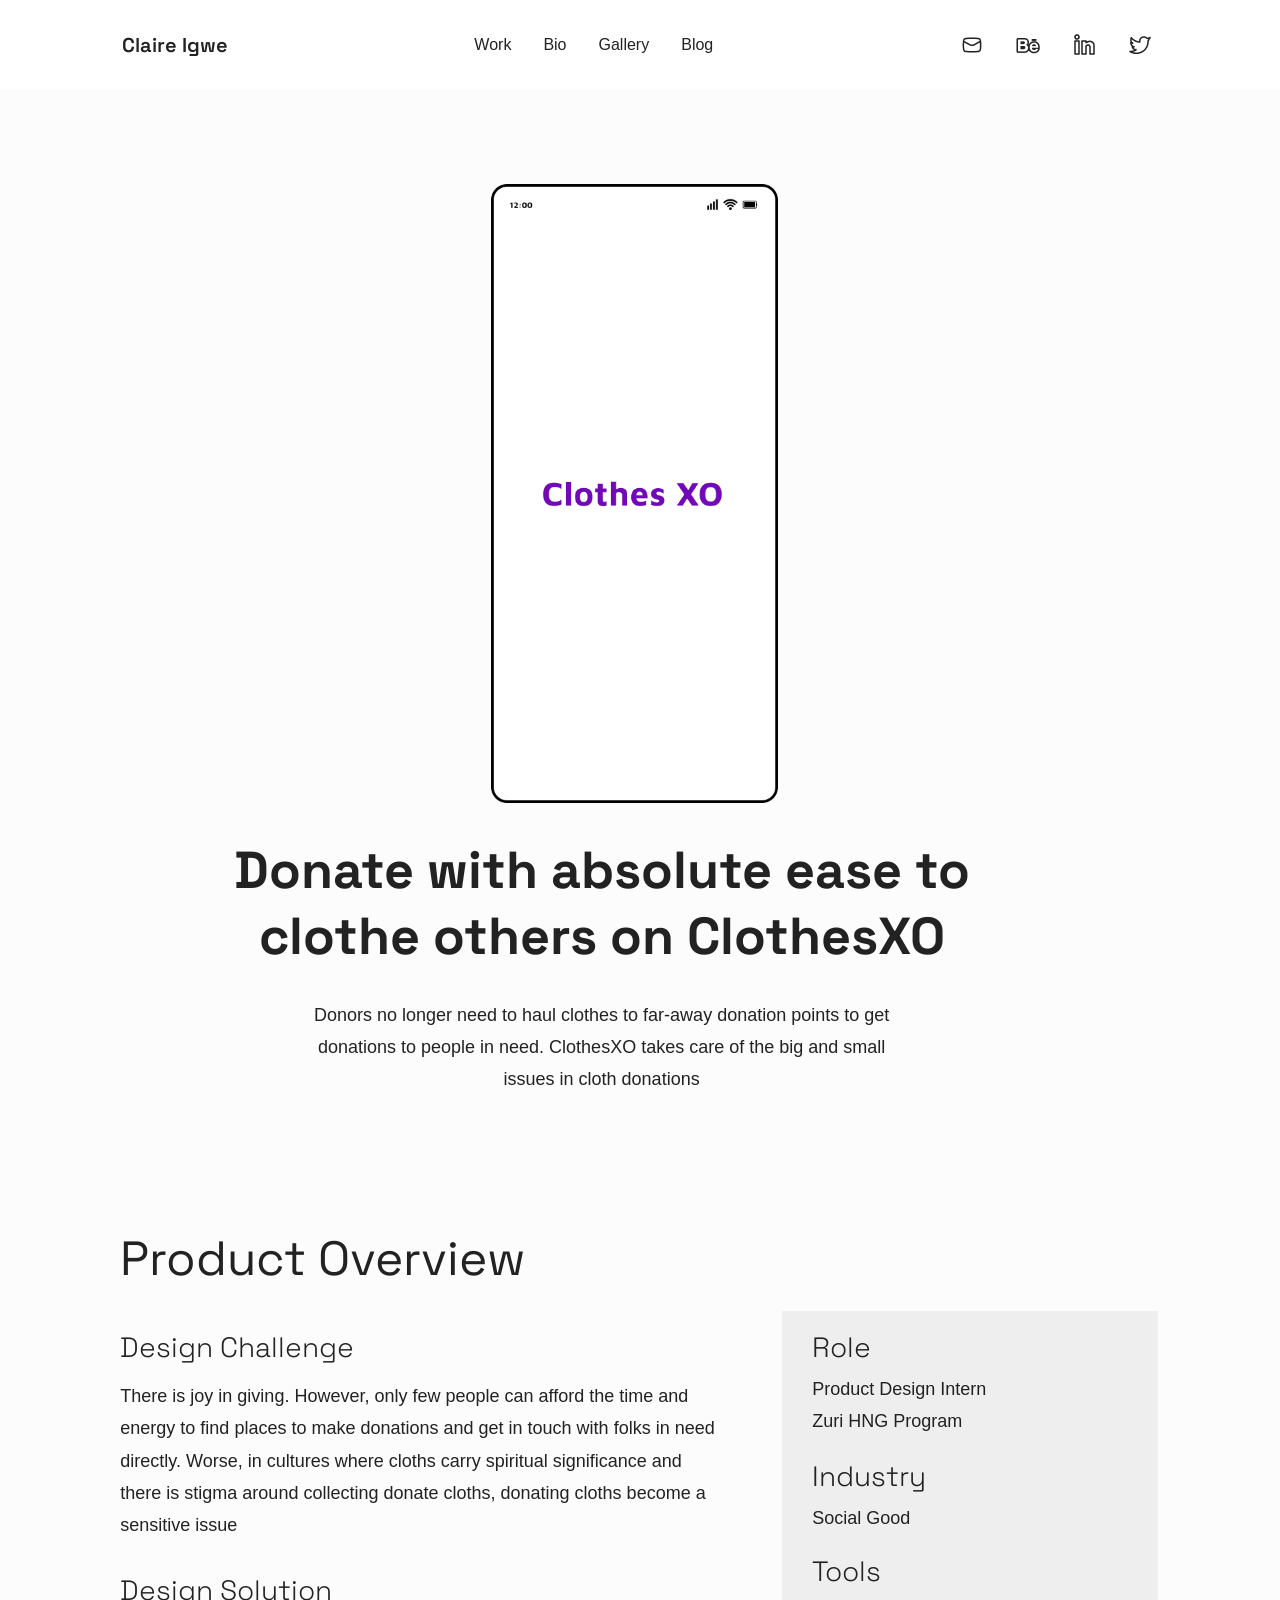
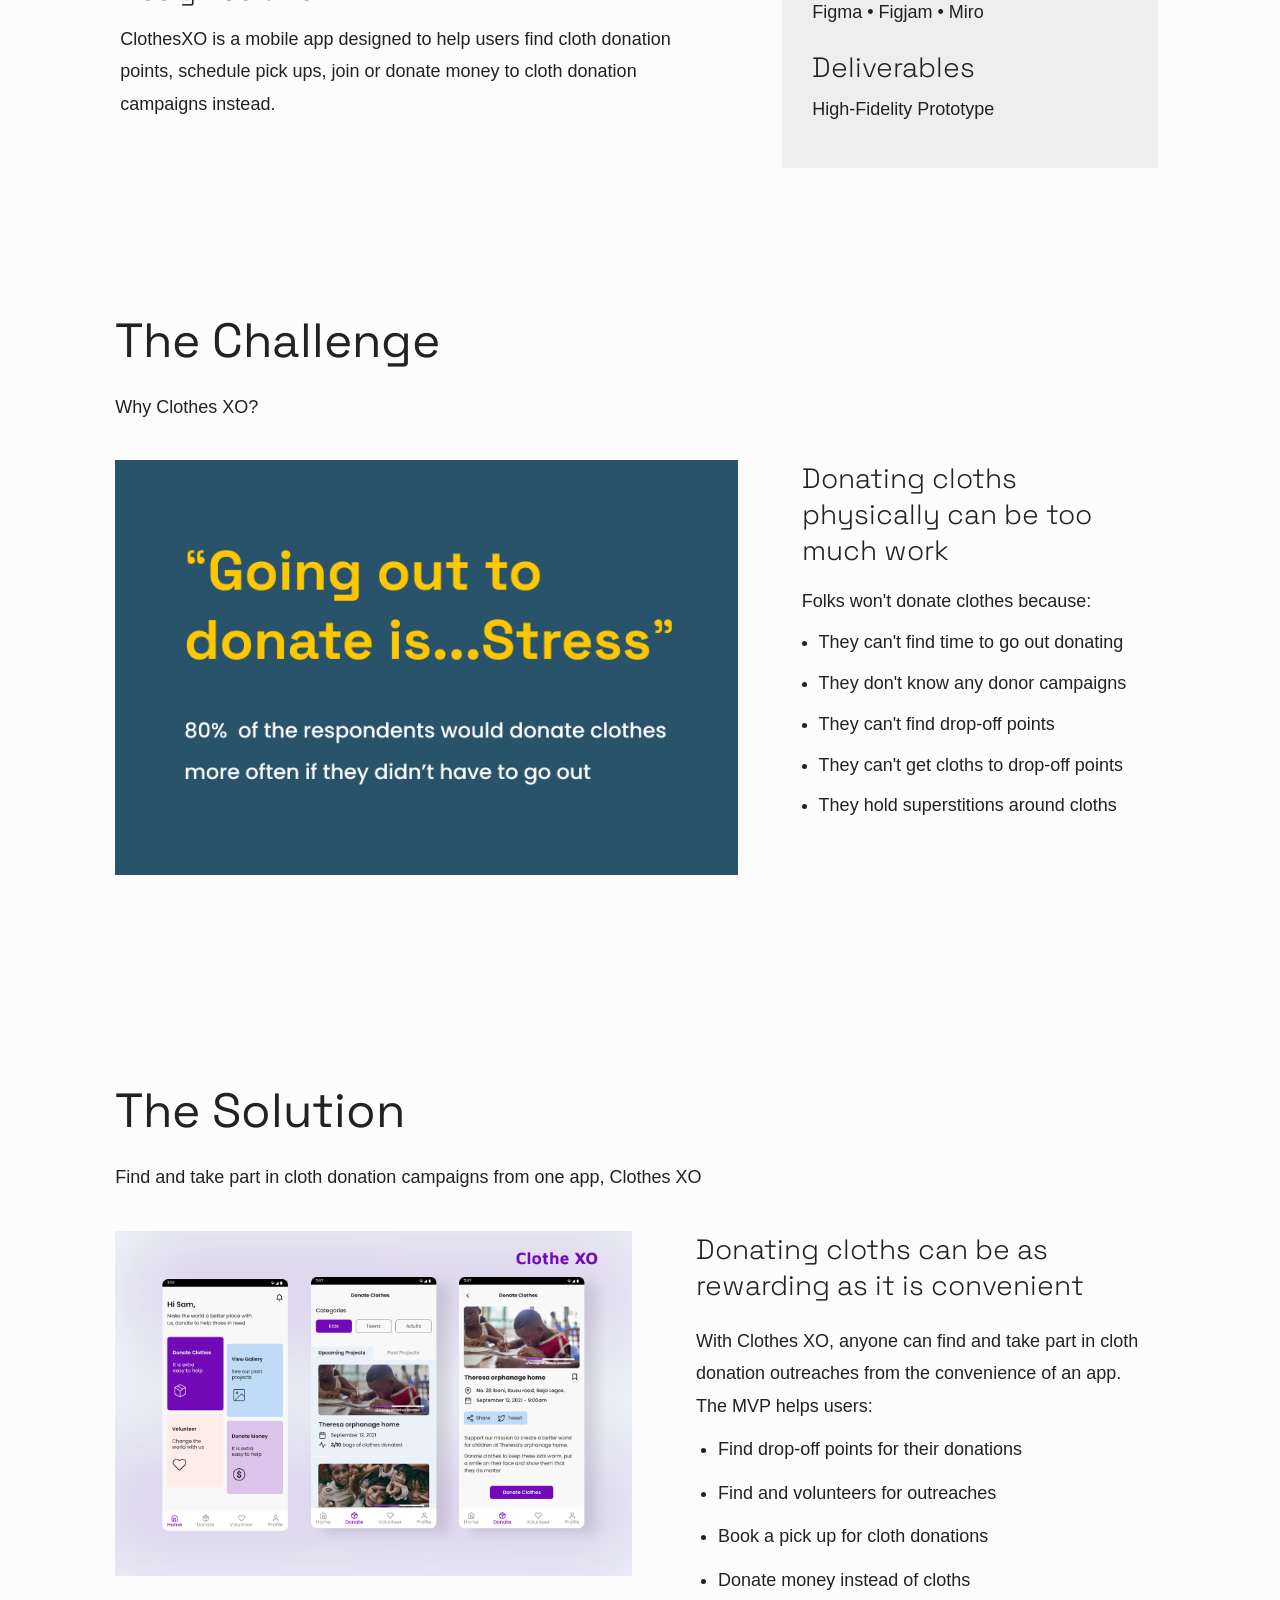
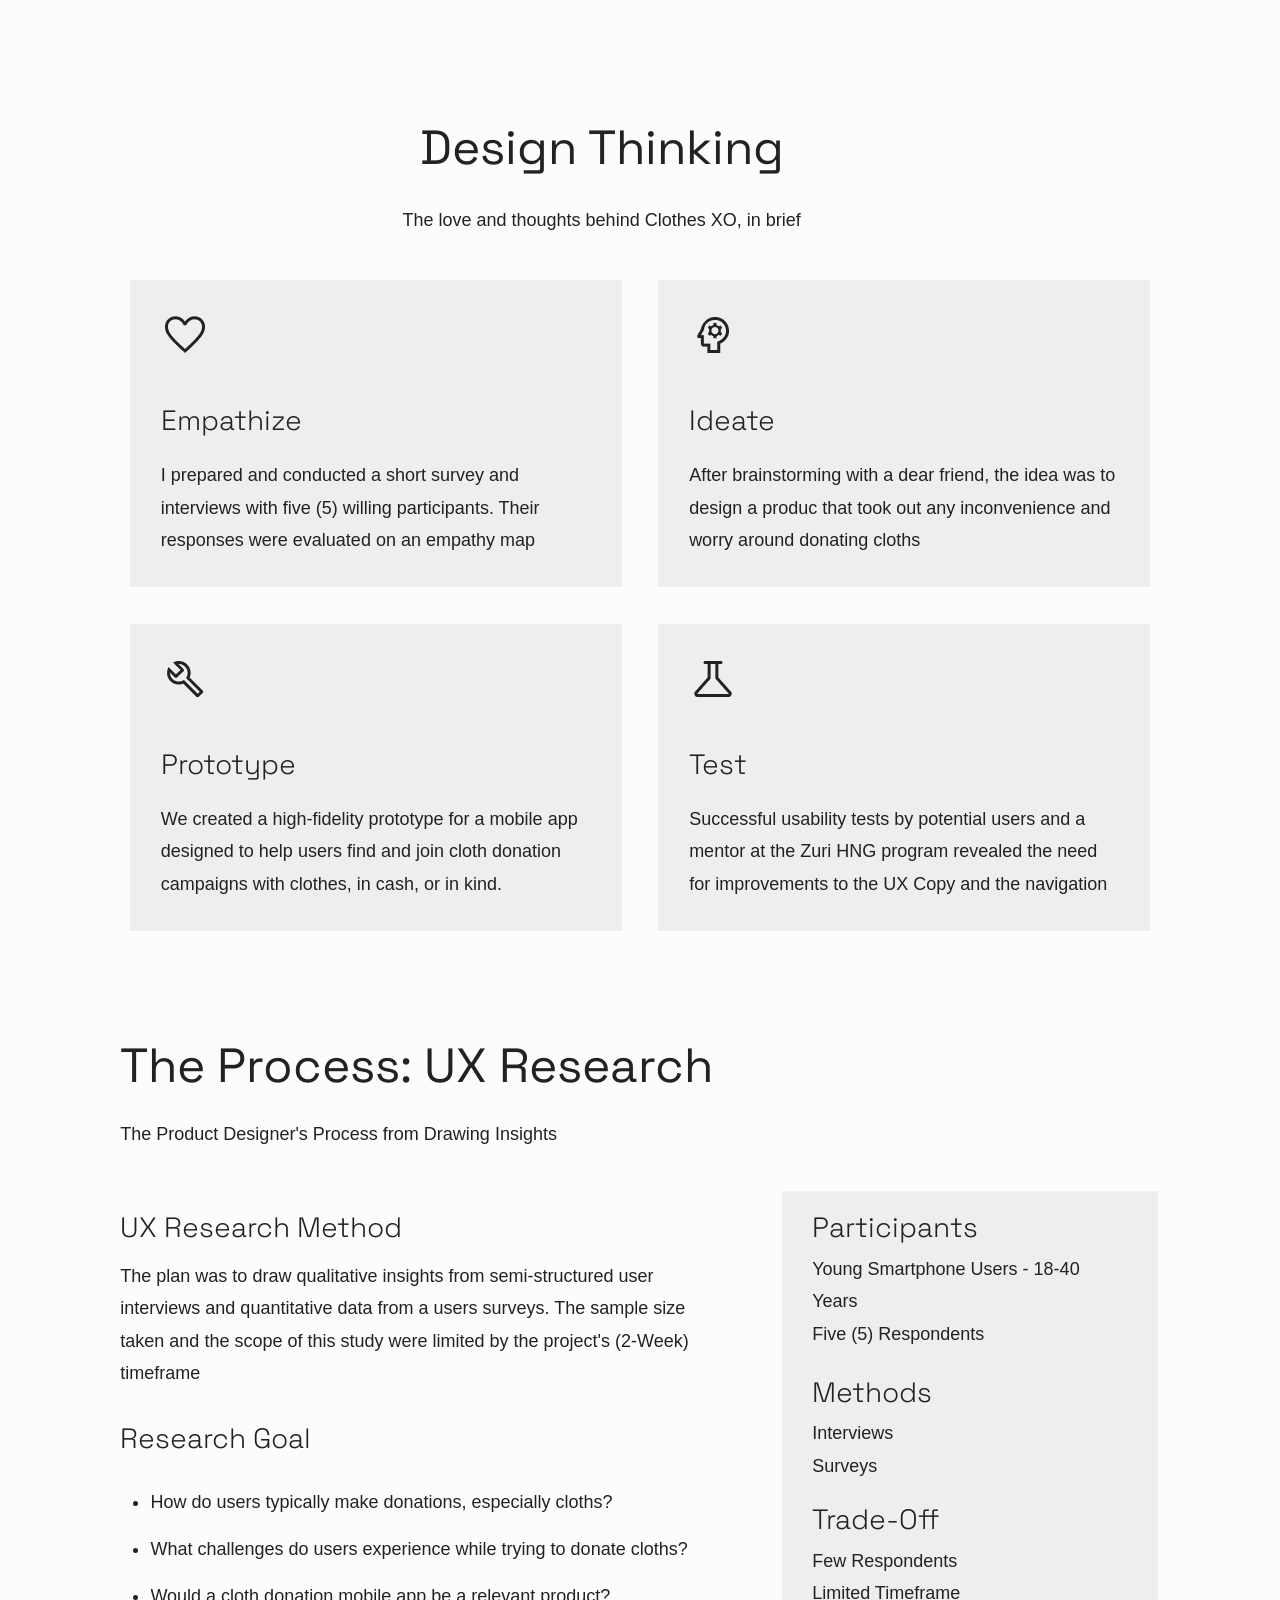
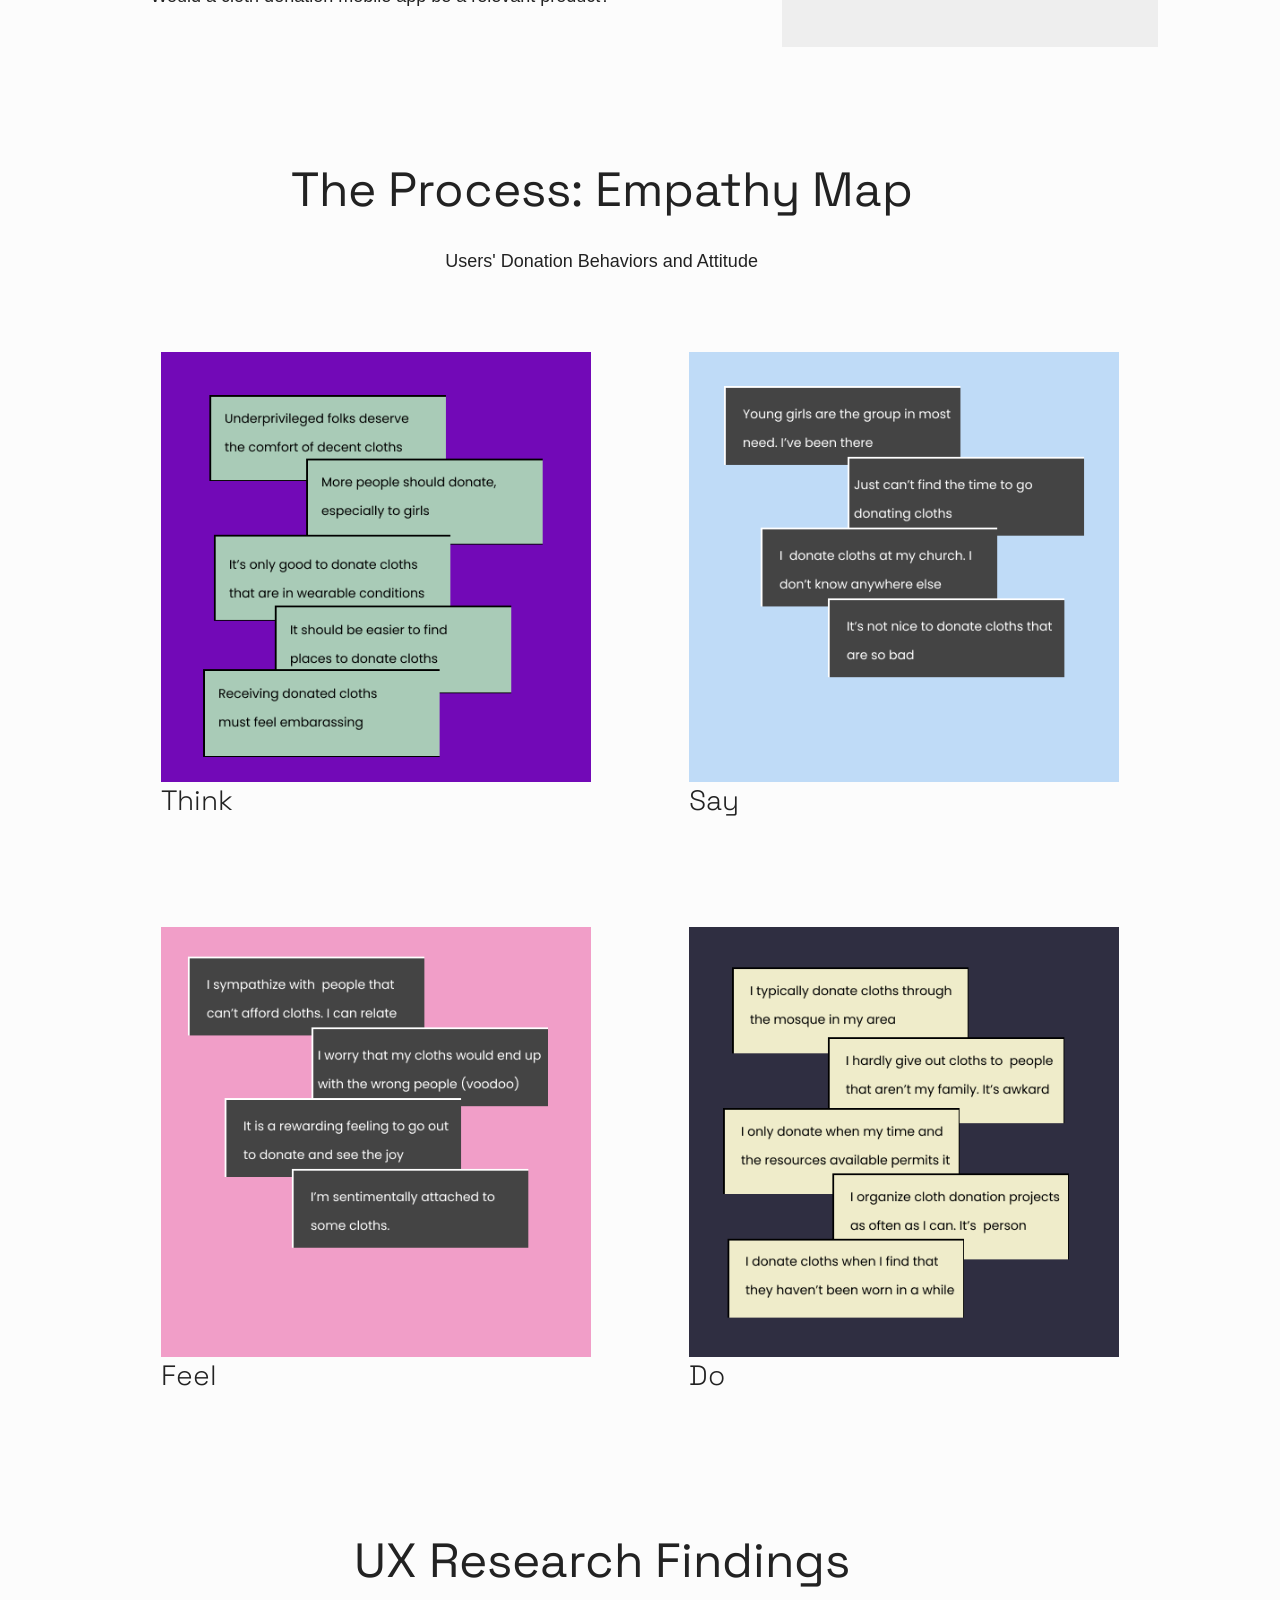
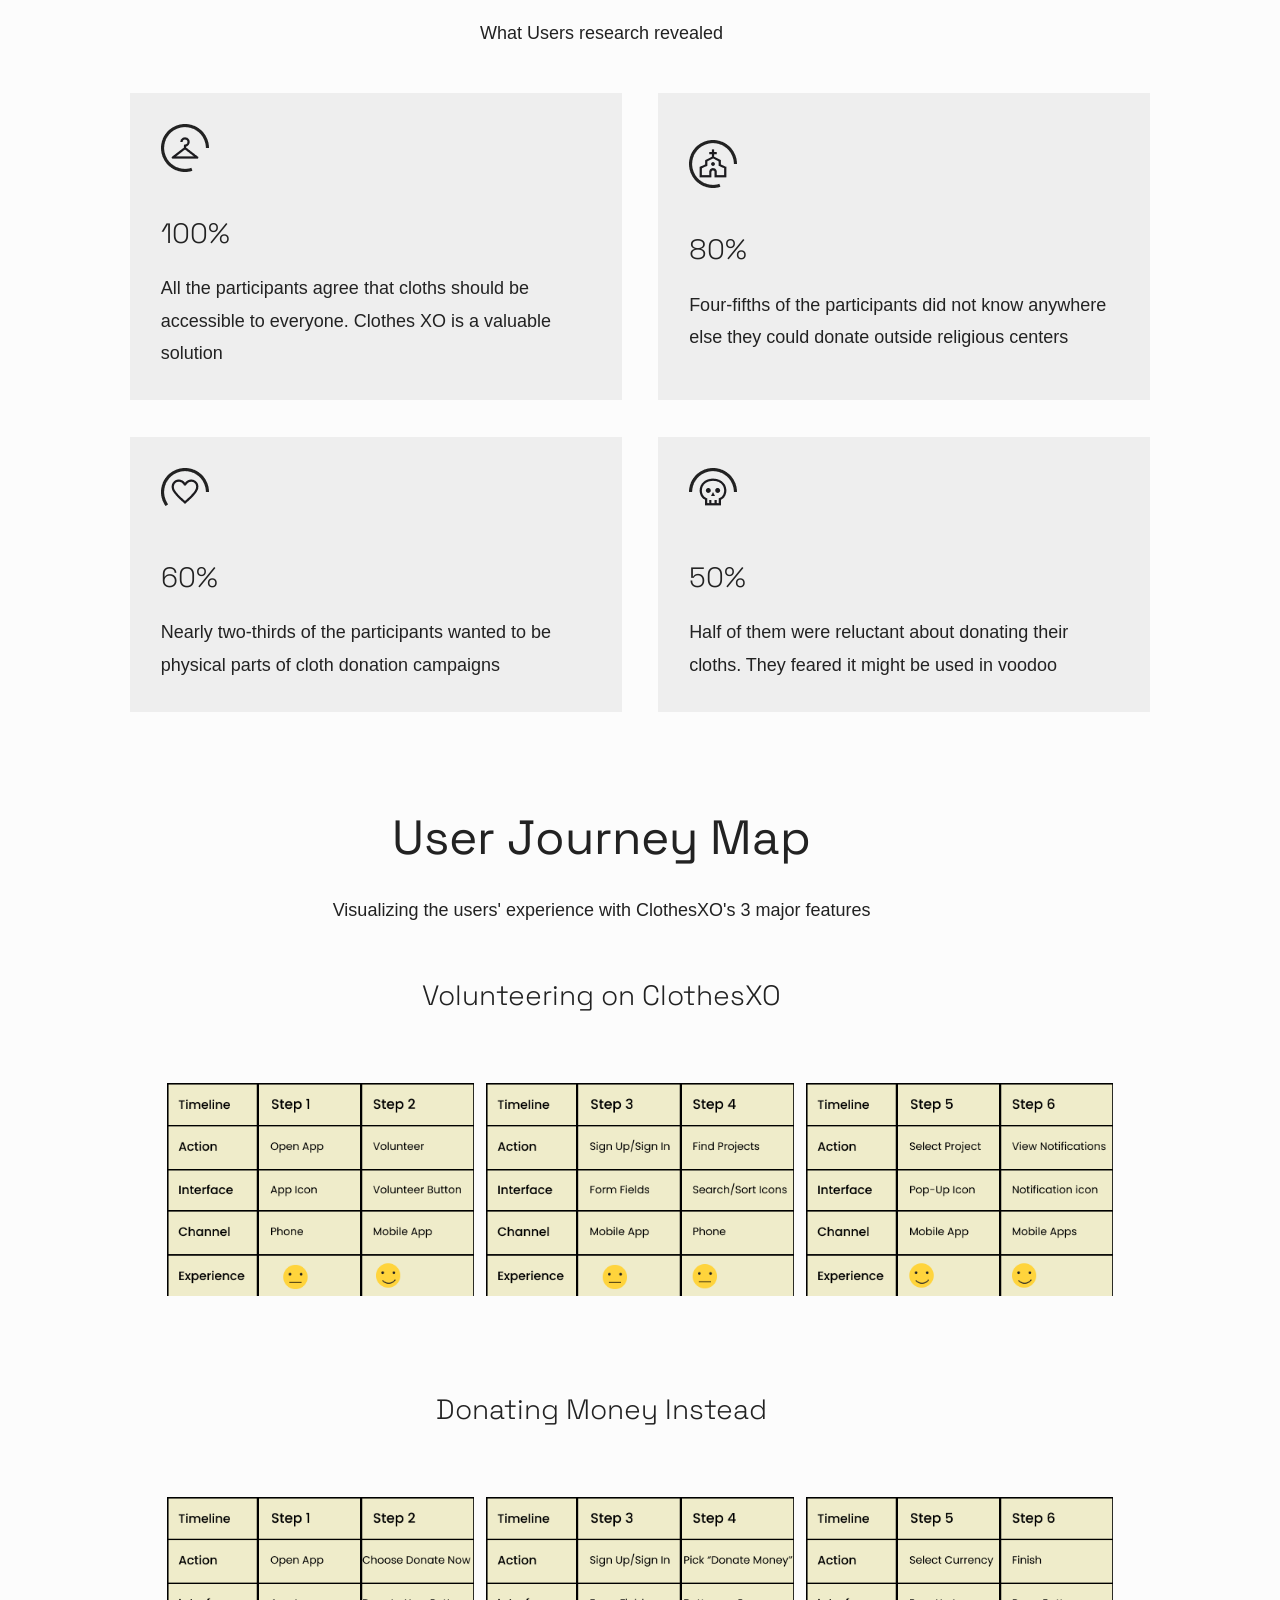
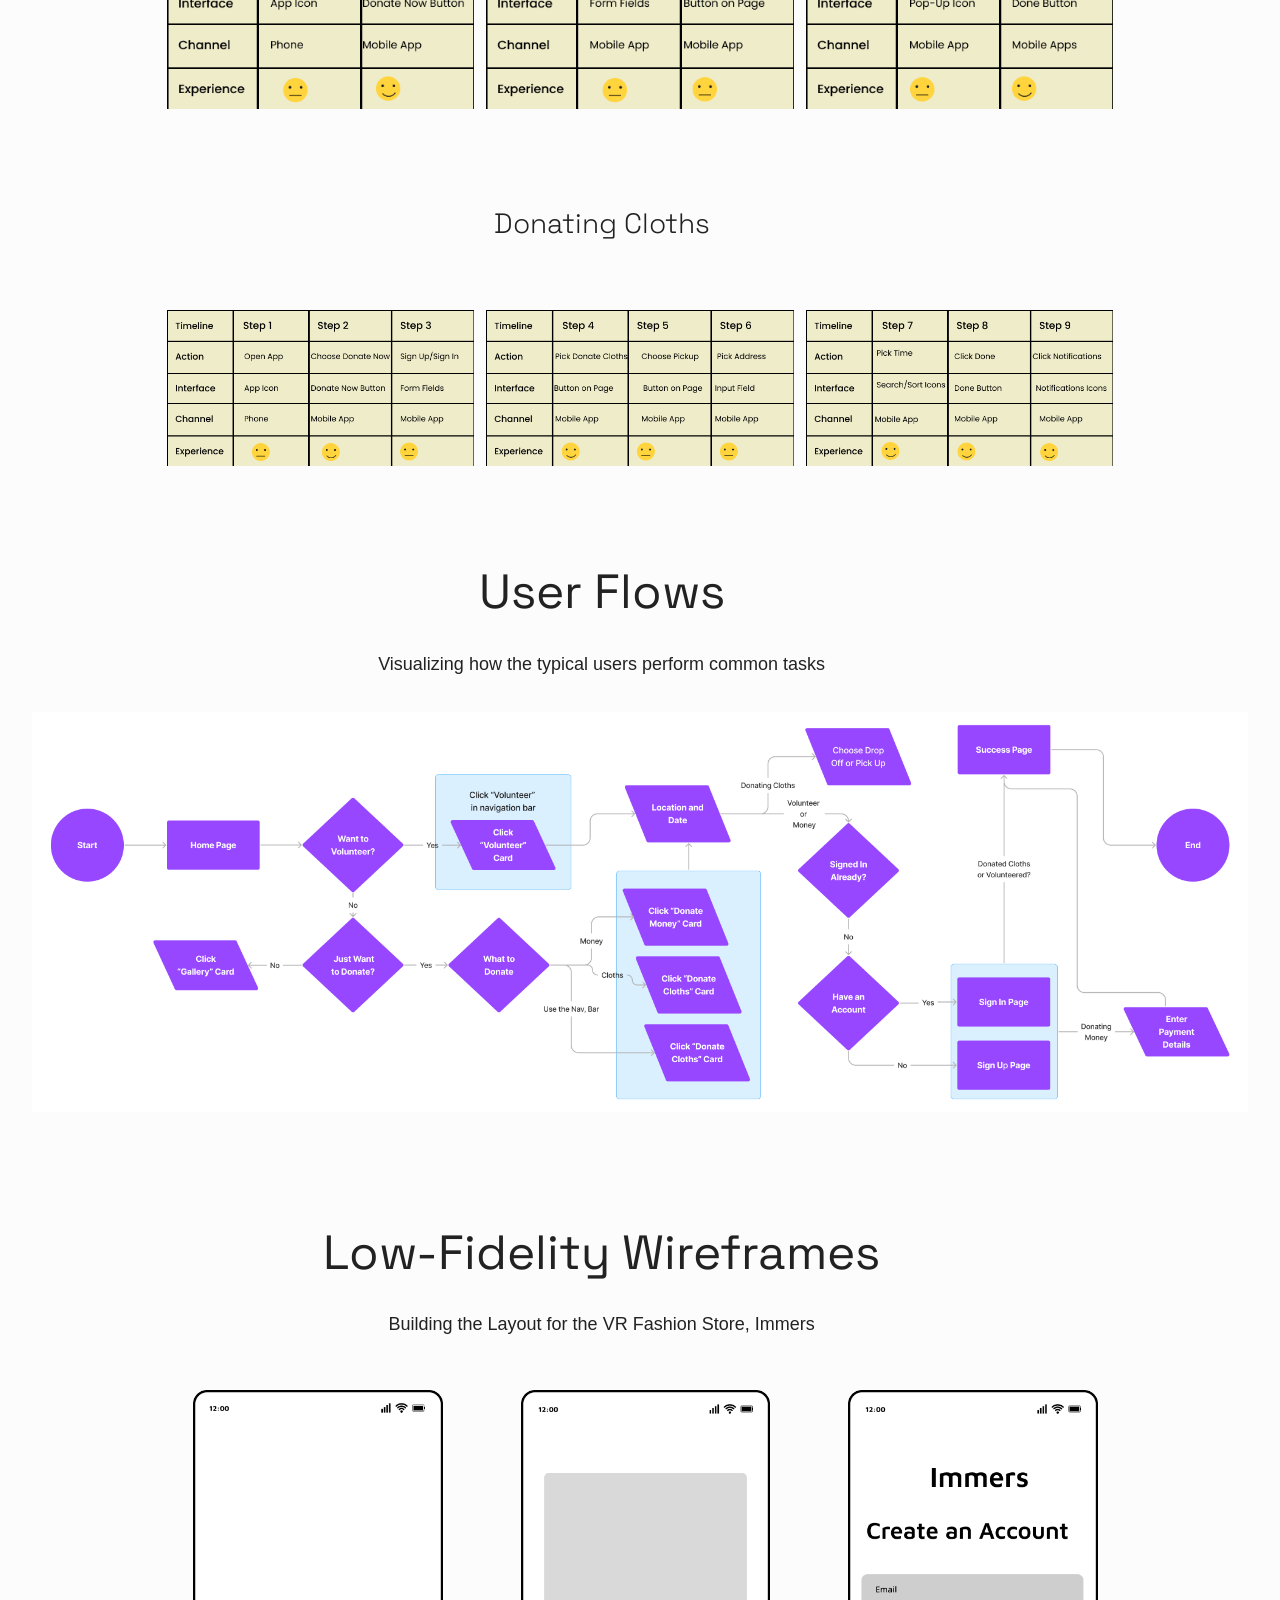
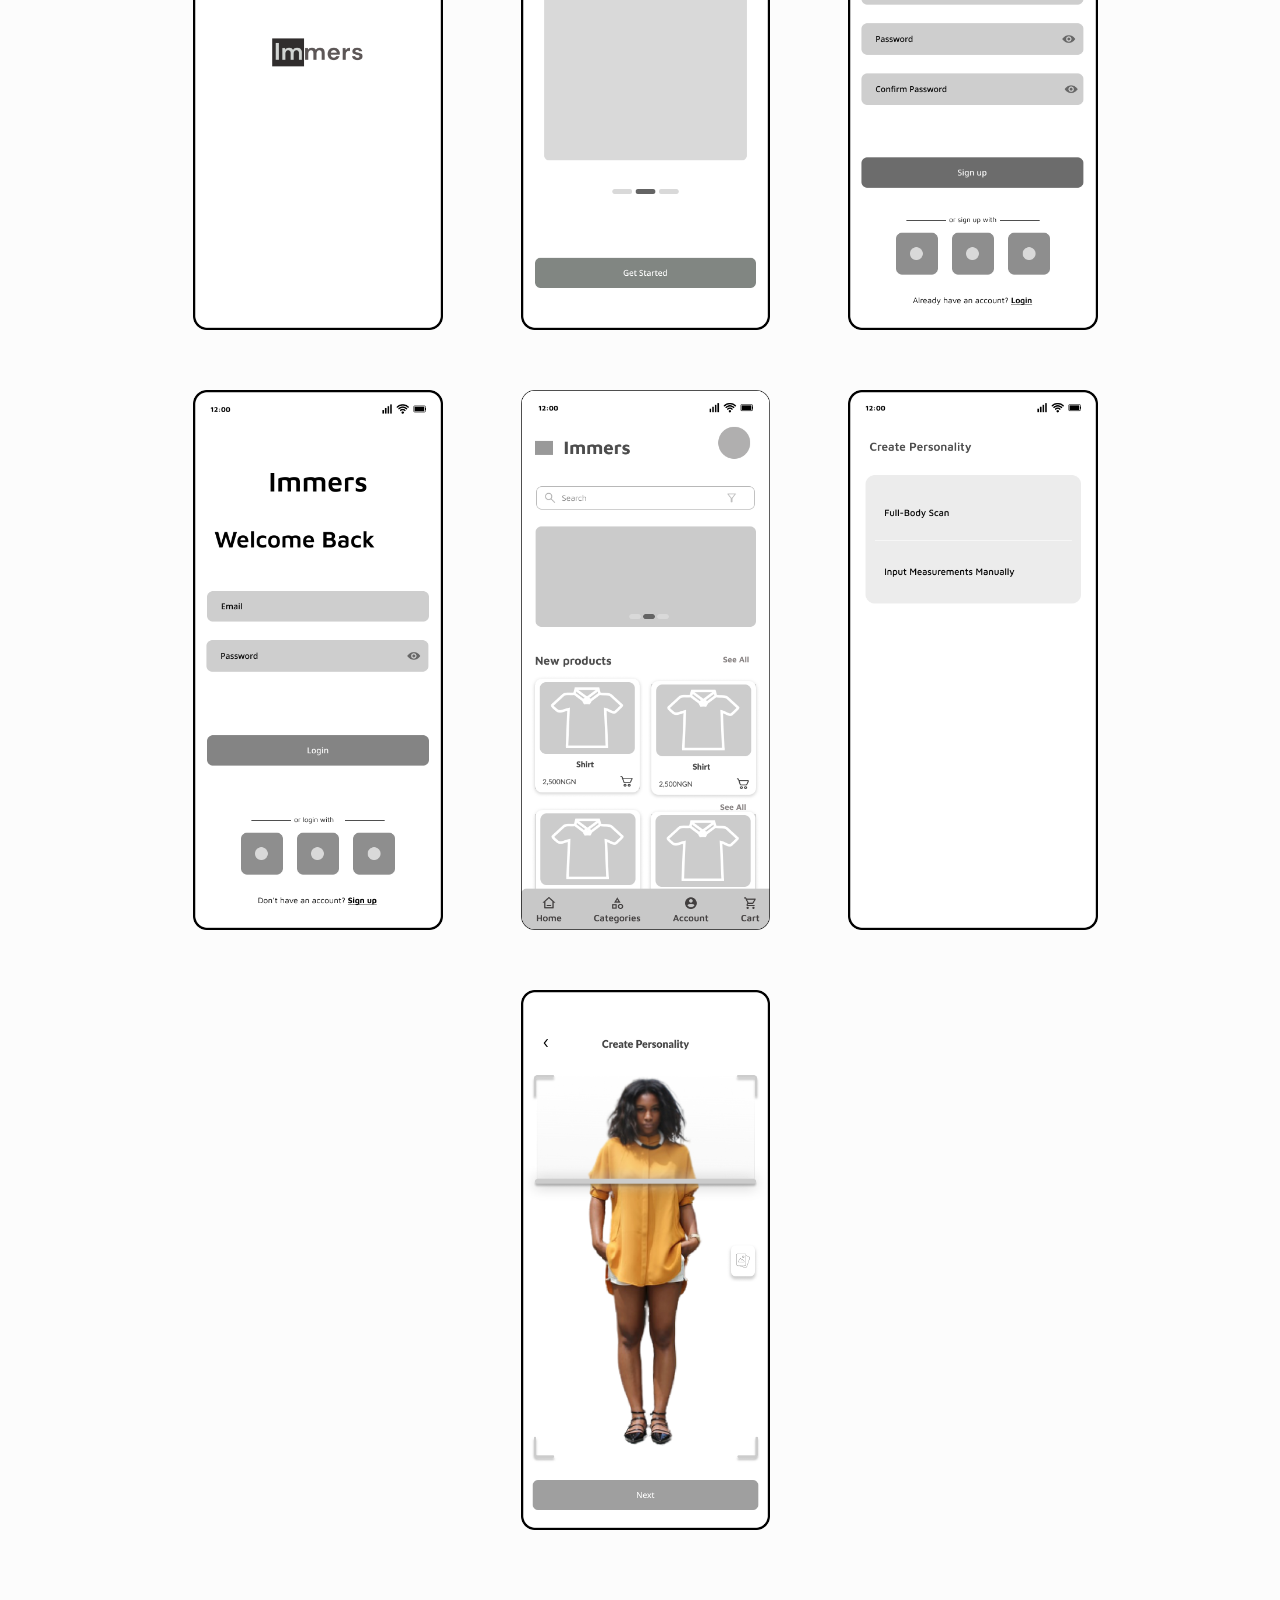
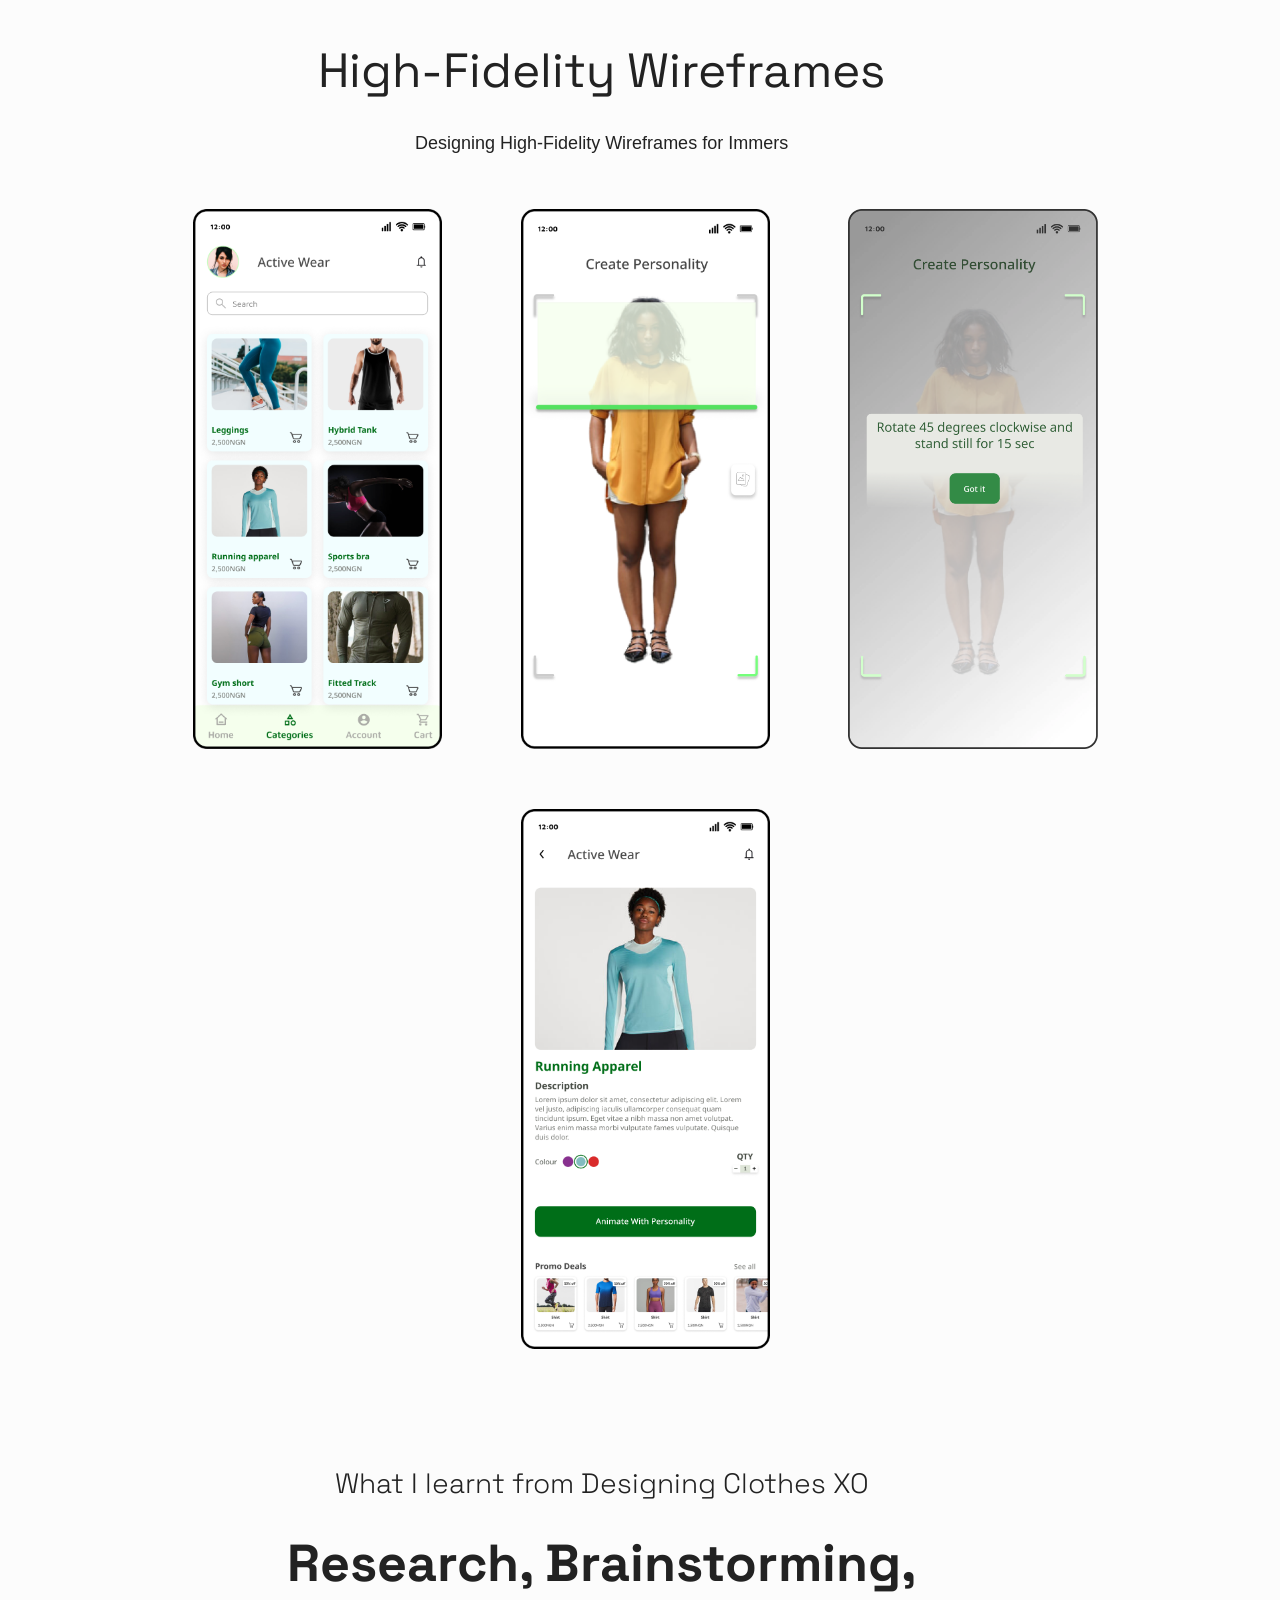
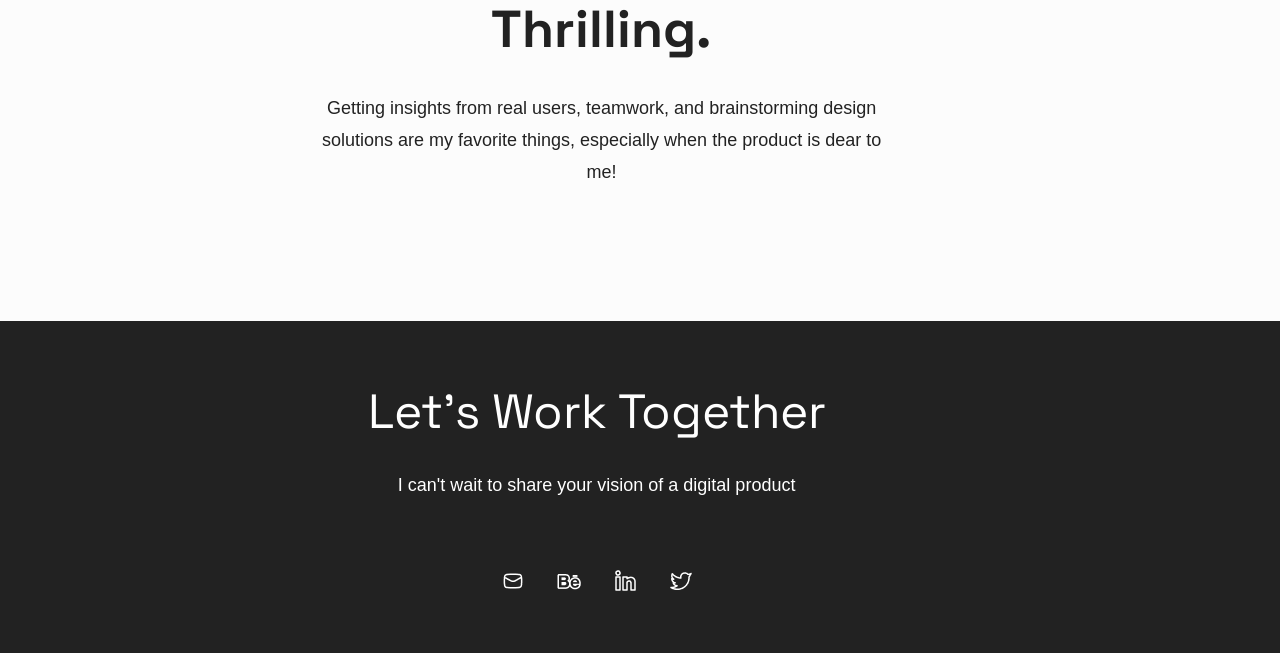
==== clothes-xo/index.html @ fe6e2c7e "User Flow Included Responsive Stuff" ====
<!DOCTYPE html>
<html lang="en-US">
    <head>
        <meta charset="UTF-8">
        <meta name='viewport' content='width=device-width, initial-scale=1.0, maximum-scale=1.0' />
        <title>Clothes XO- Case Study</title>
        <style>
            
            @import url('https://fonts.googleapis.com/css?family=Space+Grotesk&display=swap');
            
            *{
                padding: 0%;
                margin: 0%;
                }
            
            body{
                box-sizing: border-box;
                width: 94vw;
                padding: 0%;
                margin: 0%;
                display: flex;
                flex-direction: column;
                align-items: center;
                background-color: #fcfcfc;
                overflow-x: hidden; 
            }
            
            header{
                box-sizing: border-box;
                width: 110%;
                height: 85vh;
                margin: 0%;
                padding: 0%;
                display: flex;
                flex-direction: column;
                justify-content: flex-start;
                align-items: bottom;
            }


            nav{
                box-sizing:border-box;
                height: 10%;
                width: 100vw;
                position: fixed;
                left: 0px;
                margin: 0%;
                padding: 0% 10% 0% 9.5%;
                display: flex;
                justify-content: space-between;
                align-items: center;
                background-color: white;
                z-index: 4;
                box-shadow: 1px 1px #fbfbfb;
            }

            #logo{
                box-sizing: border-box;
                font-family: 'Space Grotesk', 'Franklin Gothic Medium', 'Arial Narrow', Arial, sans-serif;
                font-size: 20px;
                font-weight: 600;
                text-align: center;
                z-index: 50;
            }


            #logo:hover{
                color: #444444;
                cursor: pointer;
            }

            #logo a{
                text-decoration: none;
                color: #222222;
            }

            #link_item{
                box-sizing: border-box;
                width: auto;
                height: 40px;
                font-family:'Segoe UI', Tahoma, Geneva, Verdana, sans-serif;
                font-size: 16px;
                display: flex;
                gap: 32px;
                justify-content: flex-start;
                text-align: center;
                align-items: center;   
            }
            
            #social_item{
                box-sizing: border-box;
                width: auto;
                height: auto;
                display: flex;
                gap: 32px;
                align-items:center;
            }

            #hamburger{
                display: none;
                align-self: center;
            }

            #dropdown_items{
                display: none;
            }

            hr{
                color: none;
            }
           
            .social_links{
                display:flex;
                padding: 0%;
                margin: 0%;
                transition: transform 0.3s;
                text-align: center;
                align-items:center;
            }

            .nav_links{
                padding-bottom: 8px;
                padding-top: 8px;
                text-decoration: none;
                color: #222222;

            }
            
            .social_links:hover{
                transform: scale(1.2);
            }

            .nav_links:hover{
                border-bottom: 1px solid #444444;
                color: #444444;
                cursor: pointer;
            }

            #hero{
                box-sizing: border-box;
                width: 92.5%;
                height: 90%;
                position: relative;
                top: 15%;
                left: 6.25%;
                display: flex;
                flex-wrap: nowrap;
                align-items: flex-end;
                justify-content: center;
                padding: 0%;
                margin: 0%;
                gap: 5%;
            }

            #hero img{
                height: 90%;
                width: auto;
            }
            
            #hero_text{
                box-sizing: border-box;
                width: 100%;
                height: 100%;
                display: flex;
                flex-direction: column;
                justify-content: center;
                align-items: center;
                text-align: center;
                margin: 5% 10% 5% 10%;
                gap: 5%;
                padding: 1%;
            }

            #hero_text2{
                box-sizing: border-box;
                width: 100%;
                height: 100%;
                display: flex;
                flex-direction: column;
                justify-content: center;
                align-items: center;
                text-align: center;
                margin: 5% 10% 0% 10%;
                gap: 5%;
                padding: 1%;
            }

            #title_section{
                box-sizing: border-box;
                width: 100%;
                height: 100%;
                display: flex;
                flex-direction: column;
                justify-content: flex-start;
                align-items:left;
                margin: 0%;
                gap: 5%;
                padding: 5% 0% 0% 2.5%;
            }

            #title_section3{
                box-sizing: border-box;
                width: 100%;
                height: 100%;
                display: flex;
                flex-direction: column;
                justify-content: flex-start;
                align-items:left;
                margin: 0%;
                gap: 5%;
                padding: 5% 0% 0% 10%;
            }
            
            #title_section h2, #title_section3 h2{
                box-sizing: border-box;
                align-items:left;
                text-align: left;
            }

            #title_section p, #title_section3 p{
                box-sizing: border-box;
                align-self:left;
                text-align: left;
                padding: 0%;
                margin-bottom: 3.75%;
                
            }

            #title_section2{
                box-sizing: border-box;
                width: 100vw;
                height: 100%;
                display: flex;
                flex-direction: column;
                justify-content: flex-start;
                align-items:center;
                text-align: center;
                margin: 0%;
                gap: 5%;
                padding: 5% 0% 0% 0%;
            }
            
            #title_section2 h2{
                box-sizing: border-box;
                width: 90vw;
                align-items:center;
                text-align: center;
            }

            #title_section2 p{
                box-sizing: border-box;
                width: 90vw;
                align-self: center;
                text-align: center;
            }

            h1{              
                font-family: 'Space Grotesk', 'Franklin Gothic Medium', 'Arial Narrow', Arial, sans-serif;
                font-size: 52px;
                color: #222222;
                padding: 0% 15% 2.5% 15%;
                margin: 0%;
            }                   

            h2{
                font-family: 'Space Grotesk', 'Franklin Gothic Medium', 'Arial Narrow', Arial, sans-serif;
                font-size:48px;
                font-weight: 400;
                color: #222222;
                padding: 0% 0% 2% 0%;
                margin: 0%;
                align-items: left;
                text-align: center;
            }

            
            h4{
                box-sizing:border-box;
                max-width: 720px;
                font-family: 'Space Grotesk','Franklin Gothic Medium', 'Arial Narrow', Arial, sans-serif;
                font-size: 28px;
                font-weight: 300;
                color: #222222;
                padding: 0%;
                margin-bottom: 2.5%;
            }

            p{
                font-family:'Segoe UI', Tahoma, Geneva, Verdana, sans-serif;
                font-size: 18px;
                font-weight: 400;
                color: #222222;
                padding: 0%;
                margin: 0%;
                line-height: 1.8;
            }

            li{
                font-family:'Segoe UI', Tahoma, Geneva, Verdana, sans-serif;
                font-size: 18px;
                font-weight: 400;
                color: #222222;
                padding: 0%;
                margin: 0% 0% 0% 5%;
                line-height: 1.8;  
            }

            .paragraph_limits{
                padding: 0% 20% 5% 20%;
                text-align: center;
            }

            .paragraph_limits2{
                padding: 0% 25%;
                text-align: center;
            }

            #text_button{
                box-sizing: border-box;
                width: fit-content;
                font-family: 'Segoe UI', Tahoma, Geneva, Verdana, sans-serif;
                font-size: 18px;
                font-weight: 500;
                color: #222222;
                padding: 0%;
                margin: 0%;
            }

            #text_button:hover{
                color: #444444;
            }

            .projects{
                box-sizing: border-box;
                width: 80vw;
                height: auto;
                display: flex;
                flex-direction: column;
                justify-content: space-between;
                align-items:center;
                text-align: center;
                margin: 0%;
                padding: 2.5% 0% 0% 0%;
            }
            
            .project{
                box-sizing: border-box;
                width: 100%;
                height: fit-content;
                display: flex;
                justify-content: flex-start;
                gap: 5%;
                align-items: top;
                margin: 0% 0% 5% 5%;
                padding: 0%;
            }

            #no_bottom{
                margin-bottom: 0%;
                padding-bottom: 0%;
            }

            .mockup{
                box-sizing: border-box;
                width: 120%;
                display: flex;
                transition: transform 0.3s;
                background-image: url(../Images/challenges-clothesxo.png);
                background-repeat: no-repeat;
                background-size: contain;
                aspect-ratio: 1.5;
                object-position: center;
                margin: 0%;
                padding: 0%;
            }

            .mockup1{
                box-sizing: border-box;
                width: 120%;
                display: flex;
                transition: transform 0.3s;
                background-image: url(../Images/clothe_xo.png);
                background-repeat: no-repeat;
                background-size: contain;
                aspect-ratio: 1.5;
                object-position: center;
                margin: 0%;
                padding: 0%;
            }
            

            .mockup:hover, .mockup1:hover{
                transform: scale(1.02);
            }

            .project_card{
                max-width: 90%;
                height: auto;
                display: flex;
                flex-wrap: wrap;
                flex-direction: column;
                justify-content: flex-start;
                text-align: left;
                padding: 0% 0% 0% 1.25%;                   
            }
            

            .paragraph_limits3{
                    box-sizing: border-box;
                    max-width: 110%;
                    margin-top: 2.5%;


                }
            
                .label_text{
                color: #999999;
                font-size: medium;
                margin-bottom: 2.5%;
            }

            .text_button2{
                box-sizing: border-box;
                width: fit-content;
                font-family:'Segoe UI', Tahoma, Geneva, Verdana, sans-serif;
                font-size: 16px;
                font-weight: 500;
                color: #222222;
                padding: 0%;
                margin-top: 5%;
            }

            .pattern2{
                box-sizing: border-box;
                width: 80vw;
                height:fit-content;
                display: flex;
                flex-direction: column;
                justify-content:flex-start;
                align-items: center;
                margin: 0%;
            }

            .pattern_2{
                box-sizing: border-box;
                width: 120%;
                height: fit-content;
                display: flex;
                flex-wrap: wrap;
                justify-content: center;
                align-items: left;
                gap:2%;
                margin: 2.5% 0% 2.5% 7.5%;
            }

            .subheading{
                box-sizing: border-box;
                margin: 5% 0% 2.5% 0%;
                text-align: center;
            }
            
            .pattern_4{
                box-sizing: border-box;
                width: 120%;
                height: fit-content;
                display: flex;
                flex-wrap: wrap;
                justify-content: center;
                align-items: left;
                gap: 0%;
                margin: 2.5% 0% 2.5% 7.5%;
            }

            .pattern_2_card{
                box-sizing: border-box;
                width: 40%;
                display: flex;
                flex-direction: column;
                justify-content: center;
                align-items: left;
                text-align: left;
                background-color:#eeeeee;
                padding: 2.5%;
                margin: 1.5% 0.5%;
            }

            .pattern_3_card{
                box-sizing: border-box;
                width: 40%;
                display: flex;
                flex-direction: column;
                justify-content: center;
                align-items: left;
                text-align: left;
                padding: 2.5%;
                margin: 1.5% 0.5%;
            }

            .pattern_4_card{
                box-sizing: border-box;
                width: 25%;
                display: flex;
                flex-direction: column;
                justify-content: center;
                align-items: left;
                text-align: left;
                padding: 0%;
                margin: 1.5% 0.5%;
            }

            .pattern_5_card{
                box-sizing: border-box;
                width: 100%;
                height: 400px;
                display: flex;
                flex-direction: column;
                justify-content: center;
                align-items: center;
                padding: 0%;
                margin: 0.5% 0.5% 1.5% 0.5%;
                background-image: url(../Images/user_flow_clothesxo_desktop.png);
                background-repeat: no-repeat;
                background-position: center;
                background-size: cover
            }
            
            .pattern_3_1_card{
                box-sizing: border-box;
                width: 50%;
                display: flex;
                flex-direction: column;
                justify-content: flex-start;
                align-items: left;
                text-align: left;
                background-color: transparent;
                padding: 0%;
                margin: 1.5% 0% 1.5% 5%;
            }

            .pattern_3_2_card{
                box-sizing: border-box;
                width: 31.25%;
                display: flex;
                flex-direction: column;
                flex-wrap: wrap;
                justify-content: flex-start;
                align-items: left;
                text-align: left;
                background-color: #eeeeee;
                padding: 1.5% 2.5%;
                margin: 0%;
            }

            .pattern_3_1_card p{
            margin-bottom: 5%;
            }

            .pattern_3_2_card section{
            margin-bottom: 7.5%;
            }

            .pattern_2_card h4{
                box-sizing: border-box;
                margin-bottom: 2.5%;

            }

           .pattern_2_card p{
                 margin-top: 2.5%;
            }

            .pattern_2_card img{
                box-sizing: border-box;
                width: fit-content;
                margin-bottom: 10%;
            }


            .pattern_3{
                box-sizing: border-box;
                width: 90%;
                height: fit-content;
                display: flex;
                flex-direction: row;
                flex-wrap: wrap;
                justify-content: center;               
                align-items: flex-start;
                align-self: center;
                text-align: center;
                margin: 2.5% 0% 0% 5%; 
                padding-left: 7.5%;
            }

            .image_text{
                box-sizing: border-box;
                min-width: 30%;
                max-width: 360px;
                height: auto;
                display: flex;
                flex-direction: column;
                margin-bottom: 2.5%;
                justify-content: space-between;
            }

            .image_text img{
                box-sizing: border-box;
                width: fit-content;
                height: 60vh;
                display: flex;
                flex-direction: column;
                margin: 5% 0% 5% 0%;
            }

            .image_text h4{
                box-sizing: border-box;
                margin: 0% 0% 5% 0%;
                text-align: left;
            }

            .image_text p{
                box-sizing: border-box;
                width: 80%;
                text-align: left;
            }

            footer{
                background-color: #222222;
                width: 112.5%;
                height: auto;
                display: flex;
                flex-direction: column;
                justify-content: center;
                padding: 5% 0% 5% 0%;
                align-items: center;
                margin-top: 10%;
                border-right: #222222 solid 10px;
                text-align: center;
            }
            
            footer h2{
                color: white;
            }

            footer p{
                color: white;
            }

            #footer_social_item{
                box-sizing: border-box;
                width: auto;
                height: auto;
                display: flex;
                gap: 32px;
                align-items:center;
                margin-top: 5%;
            }

            @media screen and (max-width:1200px) and (min-width:900px){

            h1{
                font-size: 48px;
            }
                
                .mockup, .mockup1{
                    box-sizing: border-box;
                    width: 150%;
                }


                #hamburger{
                    display: none;
                }
                
                #dropdown_items{
                    display: none;
                }

                .pattern_4_card{
                box-sizing: border-box;
                width: 32%;
                display: flex;
                flex-direction: column;
                justify-content: center;
                align-items: left;
                text-align: left;
                padding: 0%;
                margin: 1.5% 0.5%;
            }

            .pattern_5_card{
                box-sizing: border-box;
                width: 100%;
                height: 400px;
                display: flex;
                flex-direction: column;
                justify-content: center;
                align-items: left;
                text-align: left;
                padding: 0%;
                margin: 0.5% 0.5% 1.5% 0.5%;
                background-image: url(../Images/user_flow_clothesxo_desktop.png);
                background-repeat: no-repeat;
                background-position: center;
                background-size: cover;
            }

            }

            

            @media screen and (max-width:900px)
            {
                body{
                box-sizing: border-box;
                width: 100%;
                display: flex;
                flex-direction: column;
                align-items: center;
                padding: 0%;
                margin: 0%;
                background-color: #fcfcfc;
                overflow-x: hidden;
                }


                header{
                box-sizing: border-box;
                width: 100%;
                height: 75vh;
                display: flex;
                flex-direction: column;
                align-items: center;
                margin: 0% 0% 5% 0%;
                padding: 0%;
                }

                #hero{
                box-sizing: border-box;
                width: 92.5%;
                height: 90%;
                position: relative;
                top: 15%;
                left: 2.5%;
                display: flex;
                flex-wrap: nowrap;
                align-items: flex-end;
                justify-content: center;
                padding: 0%;
                margin: 0%;
                gap: 2.5%;
            }
            
                
                #hero_text{
                box-sizing: border-box;
                width: 100%;
                height: fit-content;
                display: flex;
                flex-direction: column;
                justify-content: flex-start;
                align-items: center;
                text-align: center;
                margin: 0% 2.5% 0% 2.5%;
                padding: 0% 0% 0% 0%;
                }

                #hero_text2{
                box-sizing: border-box;
                width: 100%;
                height: fit-content;
                display: flex;
                flex-direction: column;
                justify-content: flex-start;
                align-items: center;
                text-align: center;
                margin: 10% 2.5% 0% 2.5%;
                padding: 0% 0% 0% 0%;
                }

                #hero_text p{
                padding: 0% 5% 5% 5%;
                }

                nav{
                width: 100%;
                padding: 0% 7.5%;
                box-shadow: 1px 1px #f5f5f5;
                background-color: #fbfbfb;
                }
                
                h1{
                padding: 0% 5% 7.5% 5%;
                }

                #social_item, #link_item{
                display: none;
                }
            
                #hamburger{
                display: flex;
                align-self: center;
               }

               #dropdown_items{
                box-sizing: border-box;
                width: 200px;
                height: 100vh;
                display: none;
                flex-direction: column;
                position: fixed;
                top: 0%;
                right: 5%;
                align-items: right;
                padding: 2% 2.5% 0.5% 3%;
                background-color: #eeeeee;
            }

                #dropdown_items a p{
                font-family:'Segoe UI', Tahoma, Geneva, Verdana, sans-serif;
                font-size: 16px;
                font-weight: 600;
                color: #222222;
                }

                .nav_links2{
                    box-sizing: border-box;
                    display: flex;
                    height: 44px;
                    text-align: left;
                    justify-content: flex-start;
                    align-items: center;
                    padding: 0%;
                    margin: 0%;
                    background-color: #eeeeee;
                    text-decoration: none;
                }

                .social_links2{
                    box-sizing: border-box;
                    display: flex;
                    flex-direction: row-reverse;
                    height: 44px;
                    text-align: left;
                    align-items: center;
                    padding: 0%;
                    margin: 0%;
                    justify-content: flex-end;
                    gap: 10%;
                    text-decoration: none;
                }

                .nav_links2:hover{
                    background-color: #999999;
                }

                .social_links2:hover{
                    background-color: #999999;
                }

                #cancel_icon{
                display: flex;
                justify-content: flex-end;
                box-sizing: border-box;
                text-decoration: none;
                padding: 5% 0% 5% 0%;
                }

                #logo_new{
                display: none;

            }
            
            #logo_new p{
                text-decoration: none;
                color: #222222;

            }

                .paragraph_limits{
                padding: 0% 20%;
                margin-bottom: 5%;
                text-align: center;
                align-self: center;
                }

                .paragraph_limits2{
                padding: 0% 20%;
                margin-bottom: 5%;
                text-align: center;
                align-self: center;
                }

                .paragraph_limits3{
                    box-sizing: border-box;
                    width: 85%;
                }

                .projects{
                box-sizing: border-box;
                width: 90vw;
                height: auto;
                display: flex;
                flex-direction: column;
                justify-content: space-between;
                align-items:center;
                text-align: center;
                margin: 0%;
                padding: 2.5% 0% 0% 0%;
                align-self: center;
            }
                
                .project{
                box-sizing: border-box;
                width:100%;
                height: auto;
                display: flex;
                flex-direction: column;
                justify-content: center;
                align-items: center;
                margin: 2.5% 0% 7.5% 0%;
                padding: 0%;
            }


            .project_card{
                padding: 0%;
                margin: 5% 5% 0% 5%;                  
            }

            #title_section{
                box-sizing: border-box;
                width: 100%;
                height: 100%;
                display: flex;
                flex-direction: column;
                justify-content: flex-start;
                align-items:center;
                margin: 0%;
                gap: 5%;
                padding: 5% 0% 0% 0%;
            }
            
            #title_section h2{
                box-sizing: border-box;
                align-items:center;
                text-align: center;
            }

            #title_section p{
                box-sizing: border-box;
                align-self:center;
                text-align: center;
            }
            
            .label_text{
                margin-bottom: 5%;
            }

            #text_button{
                box-sizing: border-box;
                width: fit-content;
            }
            
            .text_button2{
                box-sizing: border-box;
                width: fit-content;
                font-family:'Segoe UI', Tahoma, Geneva, Verdana, sans-serif;
                font-size: 16px;
                font-weight: 500;
                color: #222222;
                padding: 0%;
                margin-top: 2.5%;
            }

            .pattern_2_card{
                box-sizing: border-box;
                width: 70%;
            }

            .pattern_3_card{
                box-sizing: border-box;
                width: 70%;
            }

            .pattern_3_1_card{
                box-sizing: border-box;
                width: 80%;
            }

            .pattern_3_2_card{
                box-sizing: border-box;
                width: 80%;
                flex-direction: column;
                gap: 5%;
            }

            .pattern_3_1_card p{
            margin-bottom: 7.5%;
            }

            .pattern_3_2_card section{
            margin-bottom: 7.5%;
            }

            .pattern_4_card{
                box-sizing: border-box;
                width: 45%;
                display: flex;
                flex-direction: column;
                justify-content: center;
                align-items: left;
                text-align: left;
                padding: 0%;
                margin: 1.5% 0.5%;
            }

            .pattern_5_card{
                box-sizing: border-box;
                width: 100%;
                height: 1100px;
                display: flex;
                flex-direction: column;
                justify-content: center;
                align-items: left;
                text-align: left;
                padding: 0%;
                margin: 0.5% 0.5% 1.5% 0.5%;
                background-image: url(../Images/user_flow_clothesxo_mobile.png);
                background-repeat: no-repeat;
                background-position: center;
                background-size: cover;
            }

            .subheading{
                box-sizing: border-box;
                margin: 7.5% 0% 2.5% 0%;
                text-align: center;
            }

            h4{
                font-family: 'Space Grotesk','Franklin Gothic Medium', 'Arial Narrow', Arial, sans-serif;
                font-size: 28px;
                font-weight: 300;
                color: #222222;
                padding: 0%;
                margin-bottom: 2.5%;
            }

            p{
                font-family:'Segoe UI', Tahoma, Geneva, Verdana, sans-serif;
                font-size: 18px;
                font-weight: 400;
                color: #222222;
                padding: 0%;
                margin: 0%;
                line-height: 1.8;
            }
   

            .mockup:hover, .mockup1:hover{
                transform: scale(1.02);
            }

            }

            @media screen and (max-width:660px){
            header{
                box-sizing: border-box;
                height: 75vh;
                margin-bottom: 5%;
            }

            #hero{
                box-sizing: border-box;
                width: 60%;
                height: 90%;
                position: relative;
                top: 15%;
                left: 2.5%;
                display: flex;
                flex-wrap: wrap;
                align-items: flex-end;
                justify-content: center;
                padding: 0%;
                margin: 0%;
                gap: 2.5%;
            }

            nav{
                width: 100%;
                padding: 0% 5%;
                box-shadow: 1px 1px #f5f5f5;
                background-color: #fbfbfb;
                }

            h1{
                font-family: 'Space Grotesk', 'Franklin Gothic Medium', 'Arial Narrow', Arial, sans-serif;
                font-size: 48px;
                font-weight: 500;
                padding: 0% 5% 7.5% 5%;
                }

            .paragraph_limits3{
                box-sizing: border-box;
                width: 100%;
                }

            .paragraph_limits{
                padding: 0% 10%;
                text-align: center;
            }

            .paragraph_limits2{
                padding: 0% 10%;
                text-align: center;
            }

                h2{
                font-family: 'Space Grotesk', 'Franklin Gothic Medium', 'Arial Narrow', Arial, sans-serif;
                font-size:40px;
                font-weight: 600;
                color: #222222;
            }

            #hero_text{
                padding-bottom: 0%;
            }

            #hero_text2{
                padding-bottom: 0%;
                margin-top: 20%;
            }

            #title_section{
                box-sizing: border-box;
                width: 100%;
                height: 100%;
                display: flex;
                flex-direction: column;
                justify-content: flex-start;
                align-items:center;
                margin: 0%;
                gap: 5%;
                padding: 5% 0% 0% 0%;
            }
            
            #title_section h2{
                box-sizing: border-box;
                align-items:center;
                text-align: center;
            }

            #title_section p{
                box-sizing: border-box;
                align-self:center;
                text-align: center;
                padding: 0% 5%;
            }
            
            .project{
                    padding-bottom: 7.5%;
                }

            .projects{
                    padding-top: 2.5%;
                }

            .pattern_2_card{
                box-sizing: border-box;
                width: 90%;
                height: fit-content;
                padding: 10%;
            }

            .pattern_3_card{
                box-sizing: border-box;
                width: 90%;
                height: fit-content;
                padding: 10%;
            }

            #dropdown_items{
                box-sizing: border-box;
                width: 160px;
                display: none;
                flex-direction: column;
                position: fixed;
                top: 0%;
                right: 5%;
                align-items: right;
                padding: 3% 2.5% 0.5% 5%;
                background-color: #eeeeee;
            }

                #dropdown_items a p{
                font-family:'Segoe UI', Tahoma, Geneva, Verdana, sans-serif;
                font-size: 16px;
                font-weight: 600;
                color: #222222;
                }



                .nav_links2{
                    box-sizing: border-box;
                    display: flex;
                    height: 44px;
                    text-align: left;
                    justify-content: flex-start;
                    align-items: center;
                    padding: 0%;
                    margin: 0%;
                    background-color: #eeeeee;
                    text-decoration: none;
                }

                .social_links2{
                    box-sizing: border-box;
                    display: flex;
                    flex-direction: row-reverse;
                    height: 44px;
                    text-align: left;
                    align-items: center;
                    padding: 0%;
                    margin: 0%;
                    justify-content: flex-end;
                    gap: 10%;
                    text-decoration: none;
                }

                .nav_links2:hover{
                    background-color: #999999;
                }

                .social_links2:hover{
                    background-color: #999999;
                }

                #cancel_icon{
                display: flex;
                justify-content: flex-end;
                box-sizing: border-box;
                padding: 7.5% 0;

            }
                #logo_new{
                box-sizing: border-box;
                display: none;
                }

               
               footer{ 
                box-sizing: border-box;
                width: 109%;
                position: relative;
                left: 0%;
                background-color: #222222;
                display: flex;
                flex-direction: column;
                margin: 5% 0% 0% 0%;
                align-self: center;
                padding: 10% 5% 10% 5%;
                }
               
                footer p{
                padding: 0% 10%;
            }

            .pattern_4_card{
                box-sizing: border-box;
                width: 90%;
                display: flex;
                flex-direction: column;
                justify-content: center;
                align-items: left;
                text-align: left;
                padding: 0%;
                margin: 1.5% 0.5%;
            }

            .pattern_5_card{
                box-sizing: border-box;
                width: 90%;
                height: 800px;
                display: flex;
                flex-direction: column;
                justify-content: center;
                align-items: left;
                text-align: left;
                padding: 0%;
                margin: 0.5% 0.5% 1.5% 0.5%;
                background-image: url(../Images/user_flow_clothesxo_mobile.png);
                background-repeat: no-repeat;
                background-position: center;
                background-size: cover;
            }

            }

            @media screen and (max-width:396px){
                #dropdown_items{
                box-sizing: border-box;
                width: 100%;
                display: none;
                flex-direction: column;
                position: fixed;
                top: 0%;
                right: 0%;
                align-self: center;
                align-items: right;
                margin-left: 5%;
                background-color: #eeeeee;
                padding: 5% 7.5% 5% 7.5%;
            }

                #dropdown_items a p{
                font-family:'Segoe UI', Tahoma, Geneva, Verdana, sans-serif;
                font-size: 16px;
                font-weight: 500;
                color: #222222;
                }

                #hero{
                box-sizing: border-box;
                width: 60%;
                height: 90%;
                position: relative;
                top: 15%;
                left: 2.5%;
                display: flex;
                flex-wrap: wrap;
                align-items: flex-end;
                justify-content: center;
                padding: 0%;
                margin: 0%;
                gap: 15%;
            }

            nav{
                width: 100%;
                padding: 0% 5%;
                box-shadow: 1px 1px #f5f5f5;
                background-color: #fbfbfb;
                }

                .nav_links2{
                    box-sizing: border-box;
                    display: flex;
                    text-decoration: none;
                }

                .social_links2{
                    box-sizing: border-box;
                    display: flex;
                }

                .nav_links2:hover{
                    background-color: #999999;
                }

                .social_links2:hover{
                    background-color: #999999;
                }

                #cancel_icon{
                display: flex;
                justify-content: space-between;
                align-items: center;
                align-self: flex-end;
                box-sizing: border-box;
                background-color: #eeeeee;
                padding: 5% 0%;
            }


                #logo_new{
                box-sizing: border-box;
                display: none;
                }


            h1{
                font-family: 'Space Grotesk', 'Franklin Gothic Medium', 'Arial Narrow', Arial, sans-serif;
                font-size: 40px;
                font-weight: 500;
                width: 85vw;
                padding: 0% 0% 7.5% 7.5%;
                text-align: left;
                align-self: left;
                }

                #hero_text p{
                align-self: left;
                text-align: left;
                padding: 0% 5% 5% 10%;
                }

                #hero_text2{
                box-sizing: border-box;
                width: 125vw;
                position: relative;
                left: 5vw;
                display: flex;
                flex-direction: column;
                margin: 5% 0% 0% 0%;
                align-self: center;
                padding: 10% 0% 10% 5%;
            }

            #hero_text2 p{
                box-sizing: border-box;
                width: 95vw;
                height: 100%;
                display: flex;
                justify-content: center;
                text-align: center;
                margin-bottom: 10%;
            }

            #hero_text2 h1{
                box-sizing: border-box;
                width: 95vw;
                height: 100%;
                display: flex;
                justify-content: center;
                text-align: center;
                margin: 0%;
            }

            #hero_text2 h4{
                box-sizing: border-box;
                width: 95vw;
                height: 100%;
                display: flex;
                justify-content: center;
                text-align: center;
                margin-bottom: 10%;
            }

                .projects{
                    padding-top: 10%;
                }

                .project{
                    padding-bottom: 10%;
                }
                
                .paragraph_limits3{
                    box-sizing: border-box;
                    width: 100%;
                }

                h2{
                font-family: 'Space Grotesk', 'Franklin Gothic Medium', 'Arial Narrow', Arial, sans-serif;
                font-size:32px;
                font-weight: 600;
                color: #222222;
                }

                #title_section{
                box-sizing: border-box;
                width: 100%;
                height: 100%;
                display: flex;
                flex-direction: column;
                justify-content: flex-start;
                align-items: center;
                margin: 0%;
                gap: 5%;
                padding: 5% 0% 0% 0%;
            }
            
            #title_section h2{
                box-sizing: border-box;
                align-items: center;
                text-align: center;
            }

            #title_section p{
                box-sizing: border-box;
                align-self:center;
                text-align: center;
            }

                .paragraph_limits{
                padding: 0% 1.25%;
                margin-bottom: 5%;
                text-align: center;
                align-self: center;
                }

                .paragraph_limits2{
                box-sizing: border-box;
                width: 100%;
                padding: 0% 1.25%;
                margin-bottom: 5%;
                text-align: center;
                align-self: center;
                }

                .paragraph_limits3{
                box-sizing: border-box;
                width: 200%;
                padding: 0% 0.5% 0% 0%;
                }

                #hero_text{
                box-sizing: border-box;
                width: 100%;
                height: fit-content;
                margin: 10% 2.5% 0% 2.5%;
                padding: 0%;
                }

                .project_card{
                width: 100%;
                padding: 0%;
                margin: 5% 0.5% 0% 1.25%;                  
                }

                .pattern_2_card{
                box-sizing: border-box;
                width: 100%;
                height: fit-content;
                padding: 7.5%;
            }

            .pattern_3_card{
                box-sizing: border-box;
                width: 100%;
                height: fit-content;
                padding: 7.5%;
            }

            .pattern_4_card{
                box-sizing: border-box;
                width: 100%;
                display: flex;
                flex-direction: column;
                justify-content: center;
                align-items: left;
                padding: 0%;
                margin: 0.5% 0% 1.5% 2.5%;
            }

            .pattern_5_card{
                box-sizing: border-box;
                width: 100%;
                height: 650px;
                display: flex;
                flex-direction: column;
                justify-content: center;
                align-items: center;
                padding: 0%;
                margin: 0.5% 0% 0.5% 2.5%;
                background-image: url(../Images/user_flow_clothesxo_mobile.png);
                background-repeat: no-repeat;
                background-position: center;
                background-size: cover;
            }

                #text_button{
                    box-sizing: border-box;
                    width: fit-content;
                }

                footer{
                box-sizing: border-box;
                width: 135%;
                position: relative;
                left: 0%;
                background-color: #222222;
                display: flex;
                flex-direction: column;
                margin: 5% 0% 0% 0%;
                align-self: center;
                padding: 10% 2.5% 10% 17.5%;
                }
            }

        </style>
            
        <script>
            function g(){cancel_icon.parentElement.style.display=""
            hamburger.style.display=""}
            
            function f(){cancel_icon.parentElement.style.display="flex"
            hamburger.style.display="none"}

        </script>


    </head>
    <body>
        <header>
            <nav>
                    <section id="logo"><a href="https://samuelakigbogun.github.io/portfolio-landing-page">Claire Igwe</a></section>
                    
                    <section id="link_item">
                        <a href="https://samuelakigbogun.github.io/portfolio-landing-page" class="nav_links">Work</a>
                        <a href="#" class="nav_links">Bio</a>
                        <a href="https://www.behance.net/claireigwe2" class="nav_links">Gallery</a>
                        <a href="#" class="nav_links">Blog</a>
                    </section>

                    <section id="social_item">
                        <a href="mailto:contact@claireigwe.com" class="social_links"><img src="../Images/mail.png" alt="Email Icon"></a>
                        <a href="https://www.behance.net/claireigwe2" class="social_links"><img src="../Images/behance.png" alt="Behance Icon"></a>
                        <a href="https://www.linkedin.com/in/claire-igwe" class="social_links"><img src="../Images/linkedin.png" alt="LinkedIn Icon"></a>
                        <a href="https://www.twitter.com/claire_uxdesign" class="social_links"><img src="../Images/twitter.png" alt="Twitter Icon"></a>
                    </section>

                    <section id="hamburger" onclick="f()">
                        <a href="#" class="social_links"><img src="../Images/hamburger.png" alt="Icon"></a>
                    </section>
                    
                    <section id="dropdown_items">
                        <a href="https://samuelakigbogun.github.io/portfolio-landing-page" id="cancel_icon" onclick="g()"><p id="logo_new">Claire Igwe</p><img src="../Images/close_icon.png" alt="Icon"></a>
                        <p class="label_text">Go To</p>
                        <a href="#" class="nav_links2"><p>Work</p></a>
                        <a href="#" class="nav_links2"><p>Bio</p></a>
                        <a href="https://www.behance.net/claireigwe2" class="nav_links2"><p>Gallery</p></a>
                        <a href="#" class="nav_links">Blog</a>
                        <hr><hr>
                        <p class="label_text">Reach Out</p>
                        <a href="mailto:contact@claireigwe.com" class="social_links2"><p>Email</p><img src="../Images/mail.png" alt="Email Icon"></a>
                        <a href="https://www.behance.net/claireigwe2" class="social_links2"><p>Behance</p><img src="../Images/behance.png" alt="Behance Icon"></a>
                        <a href="https://www.linkedin.com/in/claire-igwe" class="social_links2"><p>LinkedIn</p><img src="../Images/linkedin.png" alt="LinkedIn Icon"></a>
                        <a href="https://www.twitter.com/claire_uxdesign" class="social_links2"><p>Twitter</p><img src="../Images/twitter.png" alt="Twitter Icon"></a>
                    </section>
                
            </nav>


            <section id="hero">    
                <img src="../Images/ClothesXO.png" alt="ClothesXO Logo">
            </section>
                
        </header>

        
        <section id="hero_text">
            <h1>Donate with absolute ease to clothe others on ClothesXO</h1>
            <p class="paragraph_limits2">Donors no longer need to haul clothes to far-away donation points to get donations to people in need. ClothesXO takes care of the big and small issues in cloth donations</p>
        </section>
        
        <section id="projects">

            <section id="title_section3">
                <h2>Product Overview</h2>
            </section>

            <section class="project">

                <section class="pattern_3_1_card">
                    <h4>Design Challenge</h4>
                    <p>There is joy in giving. However, only few people can afford the time and energy to find places to make donations and get in touch with folks in need directly. Worse, in cultures where cloths carry spiritual significance and there is stigma around collecting donate cloths, donating cloths become a sensitive issue</p>
                    <h4>Design Solution</h4>
                    <p>ClothesXO is a mobile app designed to help users find cloth donation points, schedule pick ups, join or donate money to cloth donation campaigns instead.</p>
                </section>

                <section class="pattern_3_2_card">
                
                    <section>
                        <h4>Role</h4>
                        <p>Product Design Intern</p>
                        <p>Zuri HNG Program</p>

                    </section>

                    <section>
                        <h4>Industry</h4>
                        <p>Social Good</p>
                    </section>

                    <section>
                        <h4>Tools</h4>
                        <p>Figma • Figjam • Miro</p>
                    </section>

                    <section>
                        <h4>Deliverables</h4>
                        <p>High-Fidelity Prototype</p>
                    </section>

                </section>

            </section>
        </section>

        <section class="projects">

            <section id="title_section">
                <h2>The Challenge</h2>
                <p>Why Clothes XO?</p>
            </section>
            <section class="project">        
                <section class="mockup">
                    <!--<a href="#"><img src="../Images/houseafrica.png" alt="Project 2 Mockup"></a>-->
                </section>
                <section class="project_card">
                    
                    <h4>Donating cloths physically can be too much work</h4>
                    <p class="paragraph_limits3">Folks won't donate clothes because:</p>  
                    <ul>
                        <li class="paragraph_limits3">They can't find time to go out donating</li>
                        <li class="paragraph_limits3">They don't know any donor campaigns</li>
                        <li class="paragraph_limits3">They can't find drop-off points</li>  
                        <li class="paragraph_limits3">They can't get cloths to drop-off points</li>
                        <li class="paragraph_limits3">They hold superstitions around cloths</li>                              
                    </ul>                    
                </section>                             
            </section>
        
        </section>
        
        <section class="projects">

            <section id="title_section">
                <h2>The Solution</h2>
                <p>Find and take part in cloth donation campaigns from one app, Clothes XO</p>
            </section>

            <section class="project">        
                <section class="mockup1">
                    <!--<a href="#"><img src="../Images/houseafrica.png" alt="Project 2 Mockup"></a>-->
                </section>
                <section class="project_card">
                    <h4>Donating cloths can be as rewarding as it is convenient</h4>
                    <p class="paragraph_limits3">With Clothes XO, anyone can find and take part in cloth donation outreaches from the convenience of an app. The MVP helps users:</p>  
                    <ul>
                        <li class="paragraph_limits3">Find drop-off points for their donations</li>  
                        <li class="paragraph_limits3">Find and volunteers for outreaches</li>
                        <li class="paragraph_limits3">Book a pick up for cloth donations</li>
                        <li class="paragraph_limits3">Donate money instead of cloths</li>                                   
                    </ul>                                
                </section>                          
            </section>
        </section>

        <section class="pattern2">
            <section id="title_section2">
                <h2>Design Thinking</h2>
                <p>The love and thoughts behind Clothes XO, in brief</p>
            </section>
    
            <section class="pattern_2">
                <section class="pattern_2_card">
                    <img src="../Images/favorite.png" alt="Empathy is finding out what difficulties people encounter while donating cloths">
                    <h4>Empathize</h4>
                    <p>I prepared and conducted a short survey and interviews with five (5) willing participants. Their responses were evaluated on an empathy map</p>
                </section>
    
                <section class="pattern_2_card">
                    <img src="../Images/psychology.png" alt="The idea around the design for Clothes XO and how it was developed">
                    <h4>Ideate</h4>
                    <p>After brainstorming with a  dear friend, the idea was to design a produc that took out any inconvenience and worry around donating cloths</p>
                </section>
        
                <section class="pattern_2_card">
                    <img src="../Images/build.png" alt="PrototyPing means building wireframes for a mobile app that meets users needs">
                    <h4>Prototype</h4>
                    <p>We created a high-fidelity prototype for a mobile app designed to help users find and join cloth donation campaigns with clothes, in cash, or in kind.</p>
                </section>

                <section class="pattern_2_card">
                    <img src="../Images/science.png" alt="Testing means optimizing user experience">
                    <h4>Test</h4>
                    <p>Successful usability tests by potential users and a mentor at the Zuri HNG program revealed the need for improvements to the UX Copy and the navigation</p>
                </section>

            </section>
                
        </section>

        <section id="projects">

            <section id="title_section3">
                <h2>The Process: UX Research</h2>
                <p>The Product Designer's Process from Drawing Insights</p>
            </section>

            <section class="project">

                <section class="pattern_3_1_card">
                    <h4>UX Research Method</h4>
                    <p>The plan was to draw qualitative insights from semi-structured user interviews and quantitative data from a users surveys. The sample size taken and the scope of this study were limited by the project's (2-Week) timeframe</p>
                    <h4>Research Goal</h4>
                    <ul>  
                        <li class="paragraph_limits3">How do users typically make donations, especially cloths?</li>
                        <li class="paragraph_limits3">What challenges do users experience while trying to donate cloths?</li>
                        <li class="paragraph_limits3">Would a cloth donation mobile app be a relevant product?</li>                                   
                    </ul>
                </section>

                <section class="pattern_3_2_card">
                
                    <section>
                        <h4>Participants</h4>
                        <p>Young Smartphone Users - 18-40 Years</p>
                        <p>Five (5) Respondents</p>
                    </section>

                    <section>
                        <h4>Methods</h4>
                        <p>Interviews<br>Surveys</p>
                    </section>

                    <section>
                        <h4>Trade-Off</h4>
                        <p>Few Respondents</p>
                        <p>Limited Timeframe</p>
                    </section>

                </section>

            </section>
        </section>


        </section>

        <section class="pattern2">
            <section id="title_section2">
                <h2>The Process: Empathy Map</h2>
                <p>Users' Donation Behaviors and Attitude</p>
            </section>
    
            <section class="pattern_2">
                <section class="pattern_3_card">
                    <img src="../Images/ClothesXO Think.png" alt="What users think about cloth donation">
                    <h4>Think</h4>
                </section>
    
                <section class="pattern_3_card">
                    <img src="../Images/ClothesXO Say.png" alt="What users say about cloth donation">
                    <h4>Say</h4>
                </section>
        
                <section class="pattern_3_card">
                    <img src="../Images/ClothesXO Feel.png" alt="What users feel about cloth donation">
                    <h4>Feel</h4>
                </section>

                <section class="pattern_3_card">
                    <img src="../Images/ClothesXO Do.png" alt="What users do to donate cloth">
                    <h4>Do</h4>
                </section>

            </section>
                
        </section>

        <section class="pattern2">
            <section id="title_section2">
                <h2>UX Research Findings</h2>
                <p>What Users research revealed</p>
            </section>
    
            <section class="pattern_2">
                <section class="pattern_2_card">
                    <img src="../Images/cloth_icon.png" alt="Empathy is finding out what difficulties people encounter while donating cloths">
                    <h4>100%</h4>
                    <p>All the participants agree that cloths should be accessible to everyone. Clothes XO is a valuable solution</p>
                </section>
    
                <section class="pattern_2_card">
                    <img src="../Images/religion.png" alt="The idea around the design for Clothes XO and how it was developed">
                    <h4>80%</h4>
                    <p>Four-fifths of the participants did not know anywhere else they could donate outside religious centers</p>
                </section>
        
                <section class="pattern_2_card">
                    <img src="../Images/volunteer.png" alt="PrototyPing means building wireframes for a mobile app that meets users needs">
                    <h4>60%</h4>
                    <p>Nearly two-thirds of the participants wanted to be physical parts of cloth donation campaigns</p>
                </section>

                <section class="pattern_2_card">
                    <img src="../Images/danger_voodoo.png" alt="Testing means optimizing user experience">
                    <h4>50%</h4>
                    <p>Half of them were reluctant about donating their cloths. They feared it might be used in voodoo</p>
                </section>

            </section>
                
        </section>


        <section class="pattern2">
            <section id="title_section2">
                <h2>User Journey Map</h2>
                <p>Visualizing the users' experience with ClothesXO's 3 major features</p>
            </section>

            <h4 class="subheading">Volunteering on ClothesXO</h4>
    
            <section class="pattern_4">
                <section class="pattern_4_card">
                    <img src="../Images/user journey 1.1.png" alt="during Volunteering">
                </section>
    
                <section class="pattern_4_card">
                    <img src="../Images/user journey 1.2.png" alt="during volunteering">
                </section>
        
                <section class="pattern_4_card">
                    <img src="../Images/user journey 1.3.png" alt="during volunteering">
                </section>

            </section>

            <h4 class="subheading">Donating Money Instead</h4>
    
            <section class="pattern_4">
                <section class="pattern_4_card">
                    <img src="../Images/user journey 2.1.png" alt="Donating Money Instead">
                </section>
    
                <section class="pattern_4_card">
                    <img src="../Images/user journey 2.2.png" alt="Donating Money Instead">
                </section>
        
                <section class="pattern_4_card">
                    <img src="../Images/user journey 2.3.png" alt="Donating Money Instead">
                </section>

            </section>

            <h4 class="subheading">Donating Cloths</h4>
    
            <section class="pattern_4">
                <section class="pattern_4_card">
                    <img src="../Images/user journey 3.1.png" alt="donate cloths">
                </section>
    
                <section class="pattern_4_card">
                    <img src="../Images/user journey 3.2.png" alt="donate cloths">
                </section>
        
                <section class="pattern_4_card">
                    <img src="../Images/user journey 3.3.png" alt="donate cloths">
                </section>

            </section>
                
        </section>

        <section class="pattern2">
            <section id="title_section2">
                <h2>User Flows</h2>
                <p>Visualizing how the typical users perform common tasks</p>
            </section>

    
            <section class="pattern_4">
                <section class="pattern_5_card">
                    <!--<img src="../Images/user journey 1.1.png" alt="during Volunteering">-->
                </section>

            </section>
                
        </section>

        <section class="pattern2" style="width: 110%; padding: 0%;">
            <section id="title_section2">
                <h2>Low-Fidelity Wireframes</h2>
                <p>Building the Layout for the VR Fashion Store, Immers</p>
            </section>

            <section class="pattern_3">
                <section class="image_text">    
                    <img src="../Images/immers_logo.png" alt="Email Icon">
                    <!--<h4>Title Title Go</h4>
                    <p>Some texts go here but its nothing major really. Just add something here</p>--> 
                </section>

                <section class="image_text">    
                    <img src="../Images/Onboarding.png" alt="Email Icon">
                    <!--<h4>Title Title Go</h4>
                    <p>Some texts go here but its nothing major really. Just add something here</p>--> 
                </section>

                <section class="image_text">    
                    <img src="../Images/Sign Up.png" alt="Email Icon">
                    <!--<h4>Title Title Go</h4>
                    <p>Some texts go here but its nothing major really. Just add something here</p>--> 
                </section>

                <section class="image_text">    
                    <img src="../Images/Login.png" alt="Email Icon">
                    <!--<h4>Title Title Go</h4>
                    <p>Some texts go here but its nothing major really. Just add something here</p>--> 
                </section>

                <section class="image_text">    
                    <img src="../Images/Home page.png" alt="Email Icon">
                    <!--<h4>Title Title Go</h4>
                    <p>Some texts go here but its nothing major really. Just add something here</p>-->   
                </section>

                <section class="image_text">    
                    <img src="../Images/Create Personaity.png" alt="Email Icon">
                    <!--<h4>Title Title Go</h4>
                    <p>Some texts go here but its nothing major really. Just add something here</p>--> 
                </section>

                <section class="image_text">    
                    <img src="../Images/Create personality.png" alt="Email Icon">
                    <!--<h4>Title Title Go</h4>
                    <p>Some texts go here but its nothing major really. Just add something here</p>--> 
                </section>
            </section>
            
        </section>
        
        <section class="pattern2" style="width: 110%; padding: 0%;">
            <section id="title_section2">
                <h2>High-Fidelity Wireframes</h2>
                <p>Designing High-Fidelity Wireframes for Immers</p>
            </section>

            <section class="pattern_3">
                <section class="image_text">    
                    <img src="../Images/sportwear-high.png" alt="Email Icon">
                    <!--<h4>Title Title Go</h4>
                    <p>Some texts go here but its nothing major really. Just add something here</p>--> 
                </section>

                <section class="image_text">    
                    <img src="../Images/create_personality.png" alt="Email Icon">
                    <!--<h4>Title Title Go</h4>
                    <p>Some texts go here but its nothing major really. Just add something here</p>--> 
                </section>

                <section class="image_text">    
                    <img src="../Images/personality_scan_high.png" alt="Email Icon">
                    <!--<h4>Title Title Go</h4>
                    <p>Some texts go here but its nothing major really. Just add something here</p>-->   
                </section>

                <section class="image_text">    
                    <img src="../Images/summary_page_high.png" alt="Email Icon">
                    <!--<h4>Title Title Go</h4>
                    <p>Some texts go here but its nothing major really. Just add something here</p>--> 
                </section>
            </section>
            
        </section>

        <section id="hero_text2">
            <h4>What I learnt from Designing Clothes XO</h4>
            <h1>Research, Brainstorming, Thrilling.</h1>
            <p class="paragraph_limits2">Getting insights from real users, teamwork, and brainstorming design solutions are my favorite things, especially when the product is dear to me!</p>
        </section>
        
        <footer>
            <h2>Let's Work Together</h2>
            <p>I can't wait to share your vision of a digital product</p>
            <section id="footer_social_item">
                        <a href="mailto:contact@claireigwe.com" class="social_links"><img src="../Images/mail-white.png" alt="Email Icon"></a>
                        <a href="https://www.behance.net/claireigwe2" class="social_links"><img src="../Images/behance-white.png" alt="Behance Icon"></a>
                        <a href="https://www.linkedin.com/in/claire-igwe" class="social_links"><img src="../Images/linkedin-white.png" alt="LinkedIn Icon"></a>
                        <a href="https://www.twitter.com/claire_uxdesign" class="social_links"><img src="../Images/twitter-white.png" alt="Twitter Icon"></a>
            </section>
        </footer>
    
    </body>
</html>
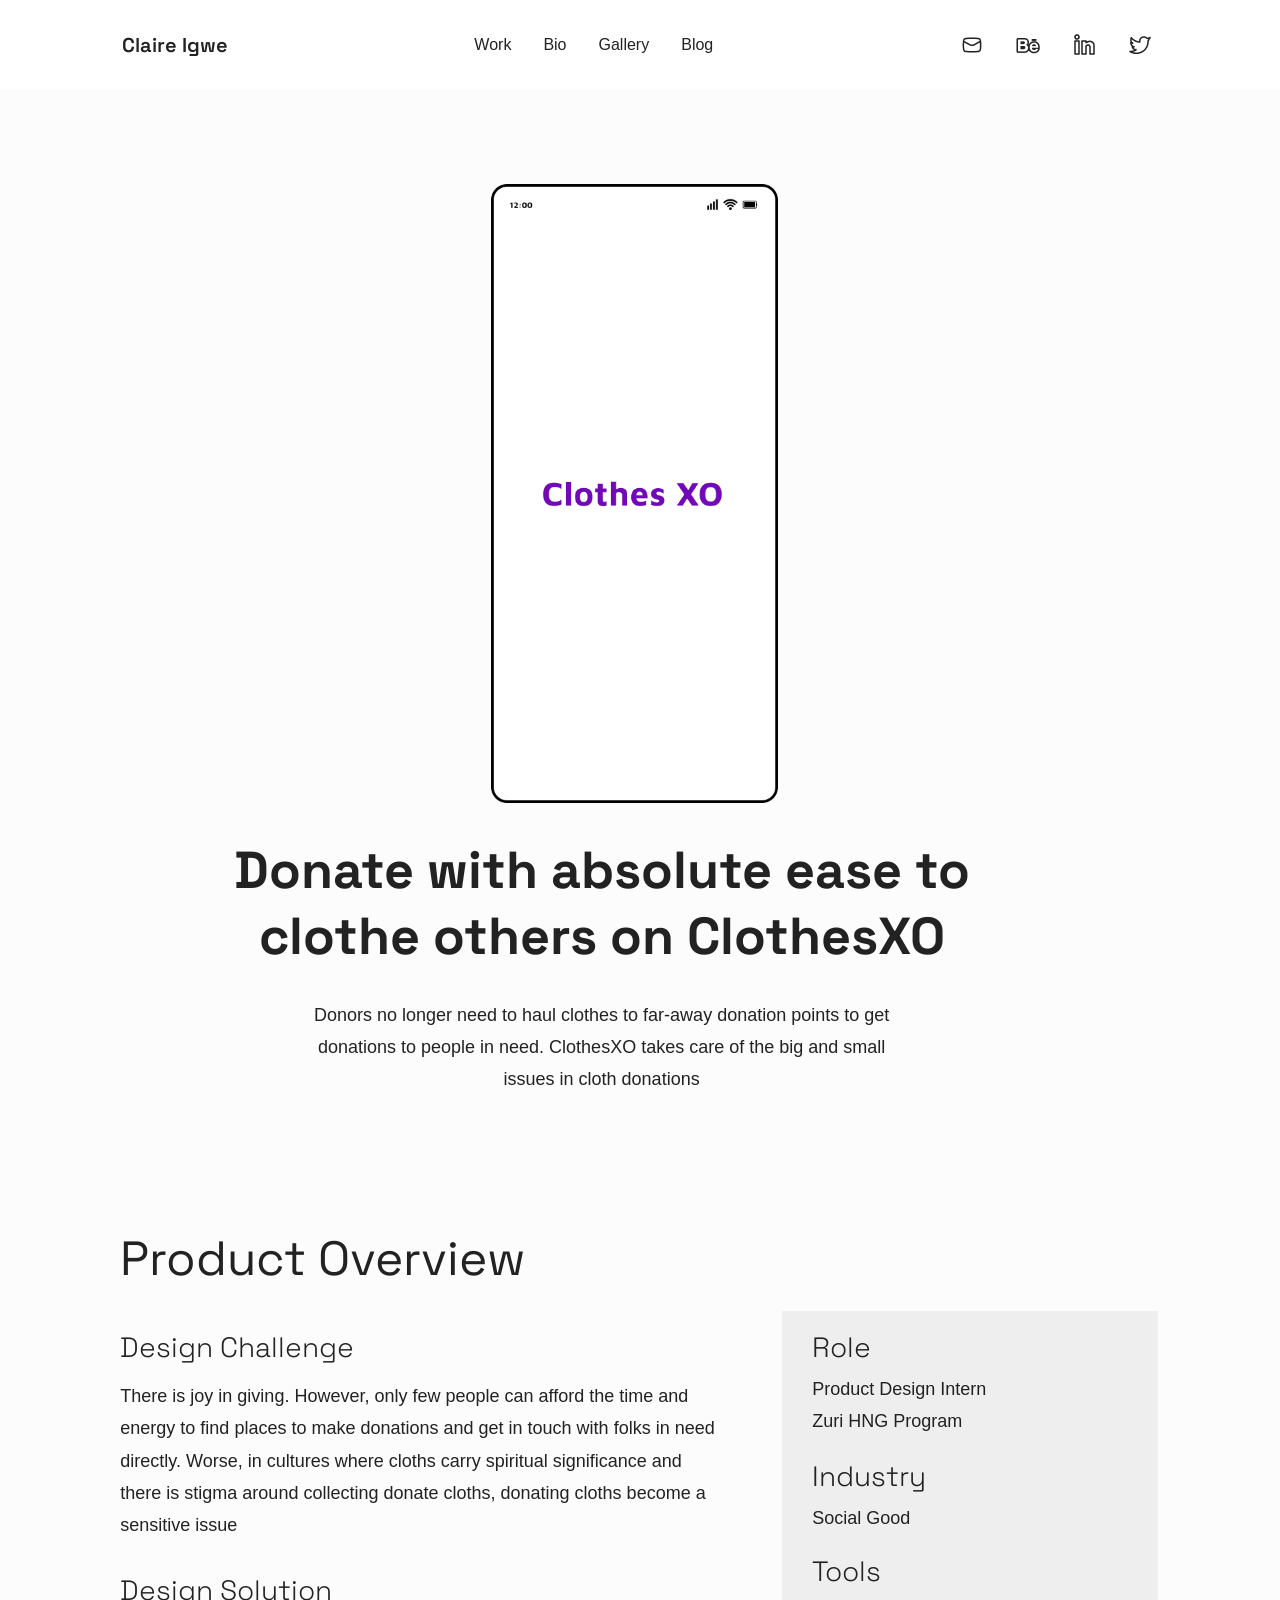
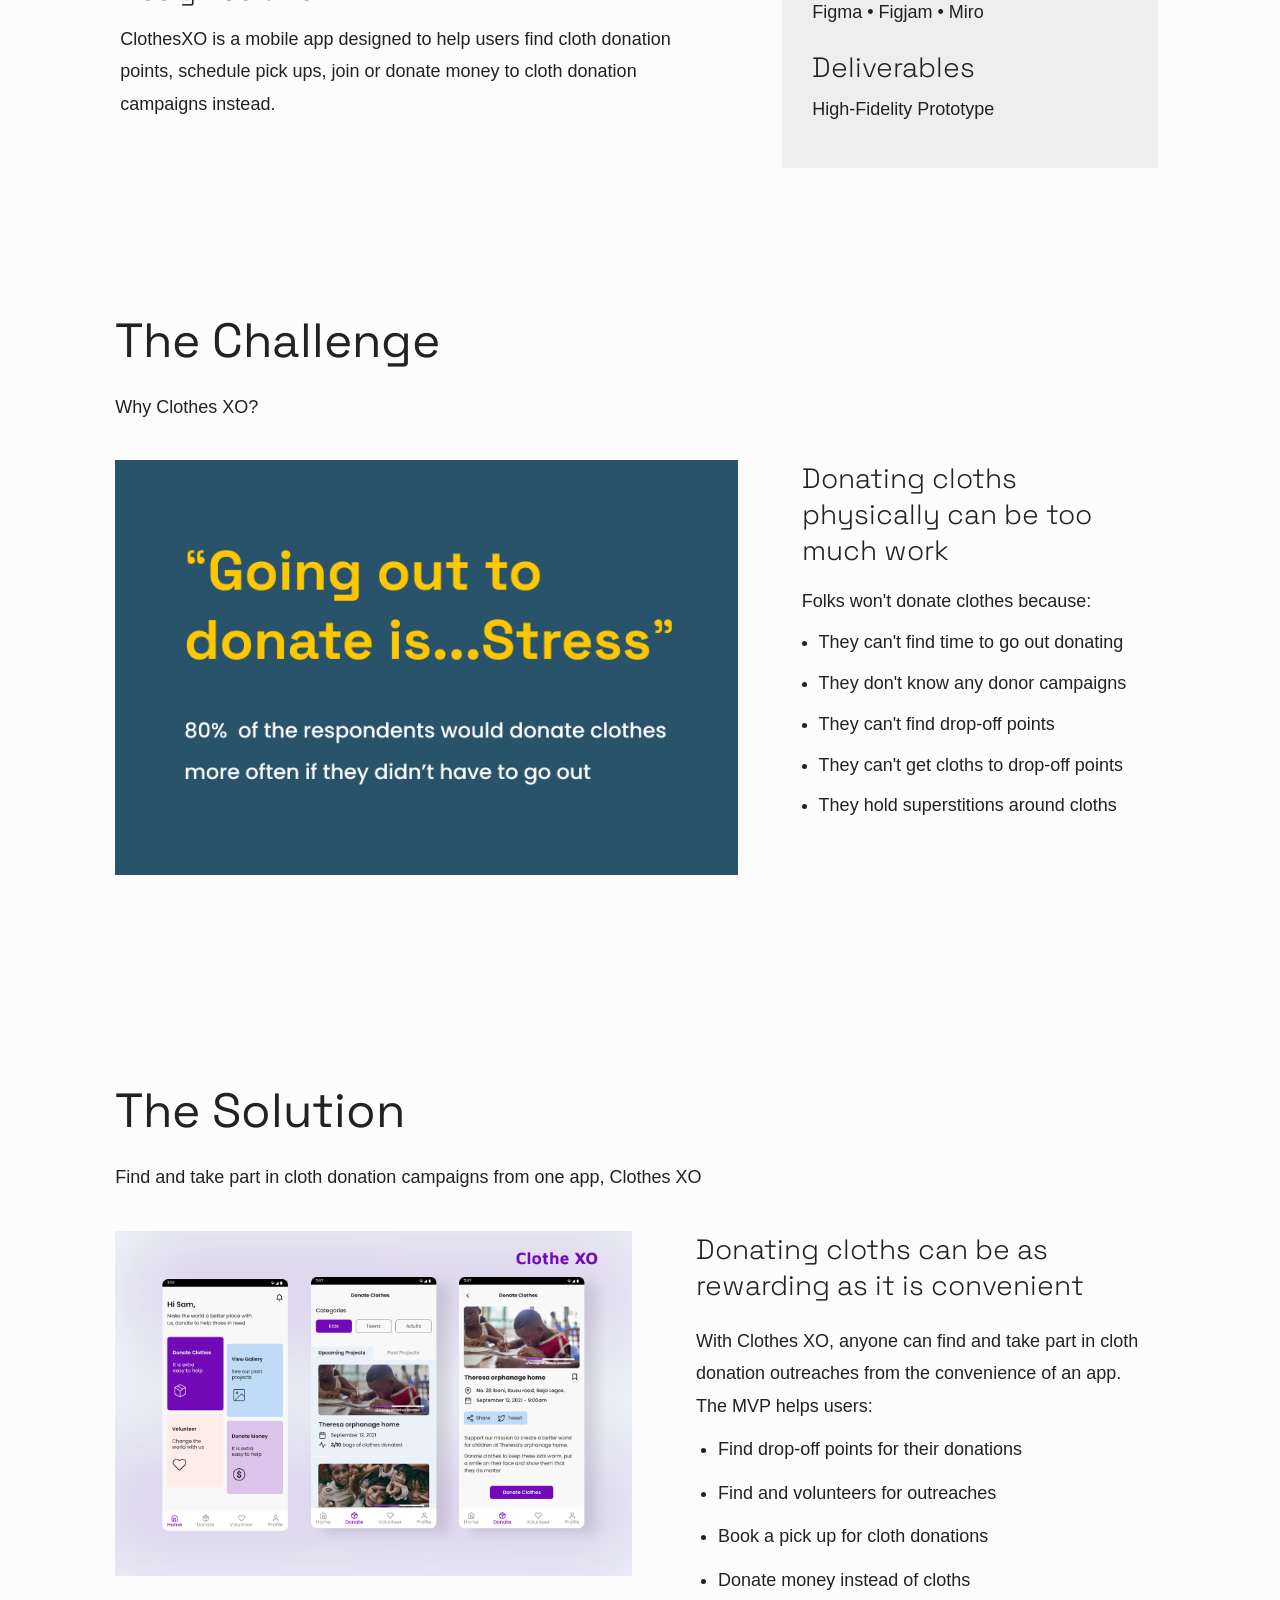
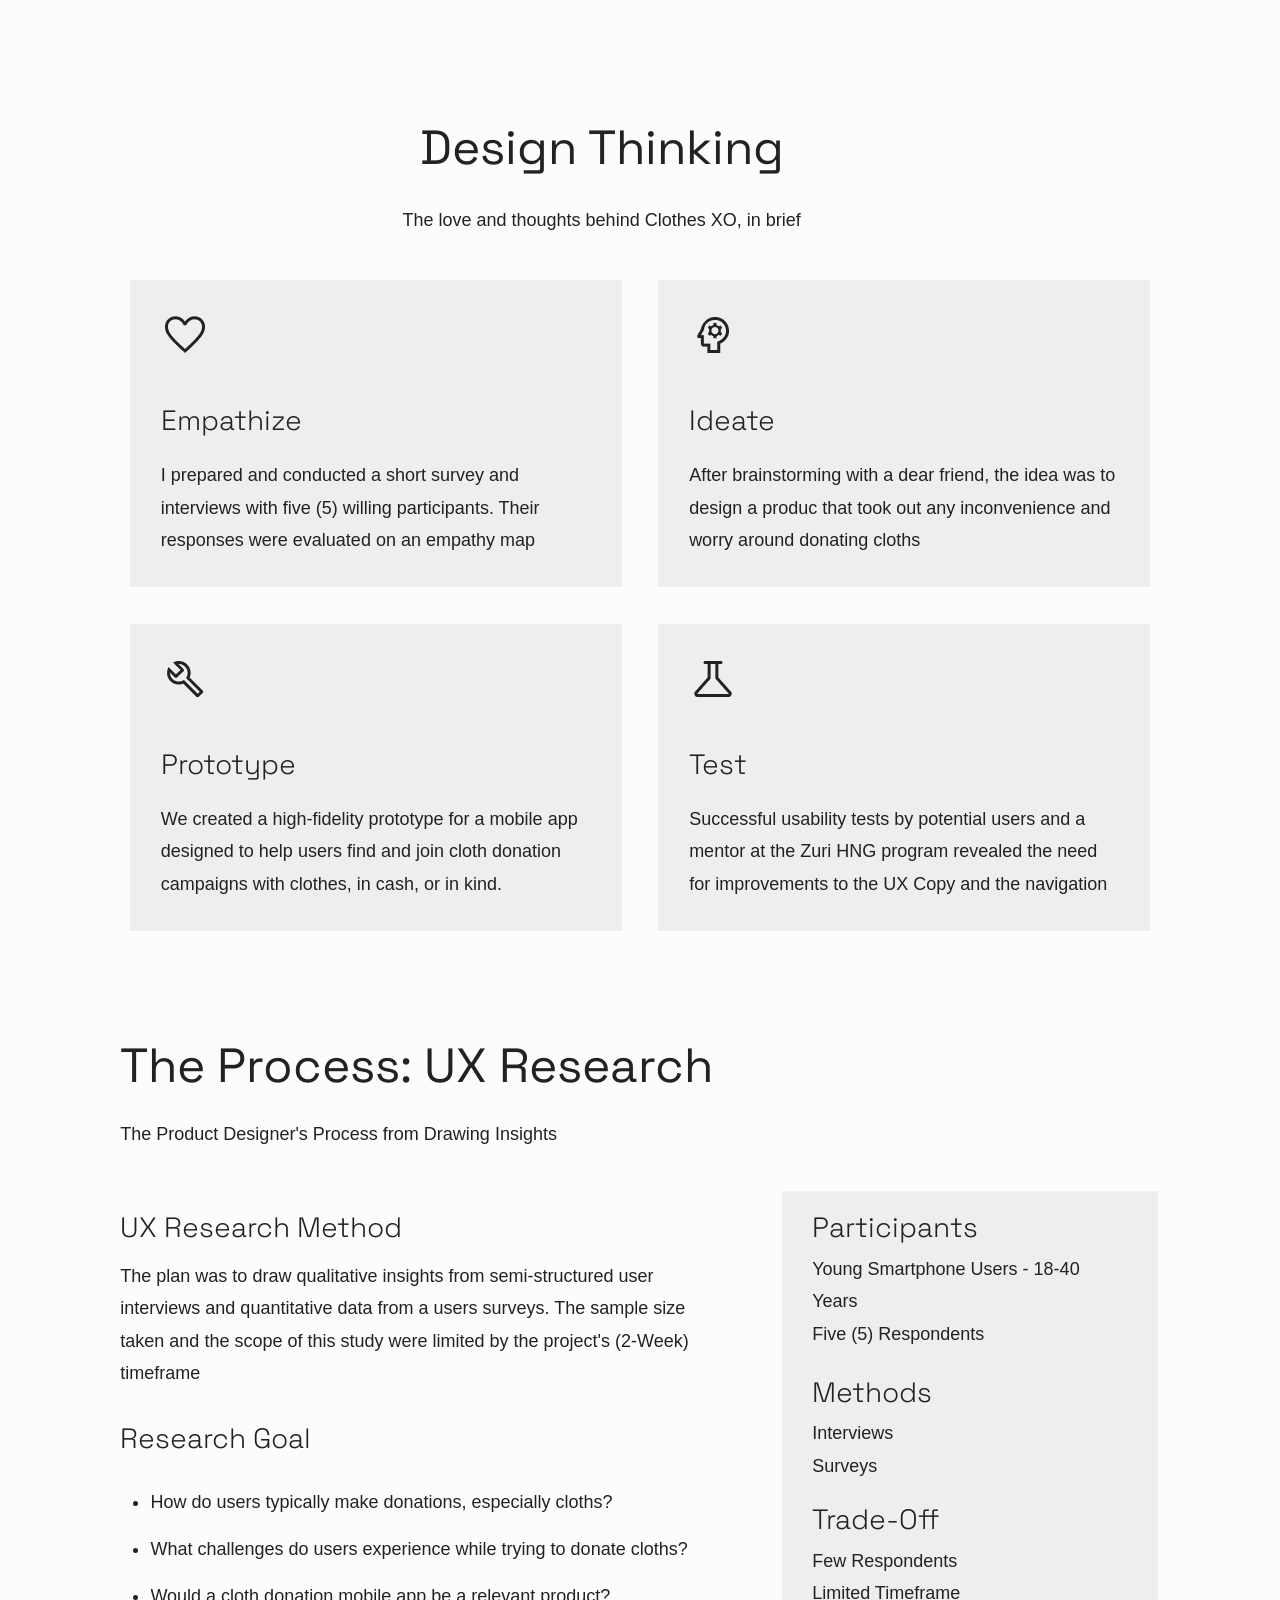
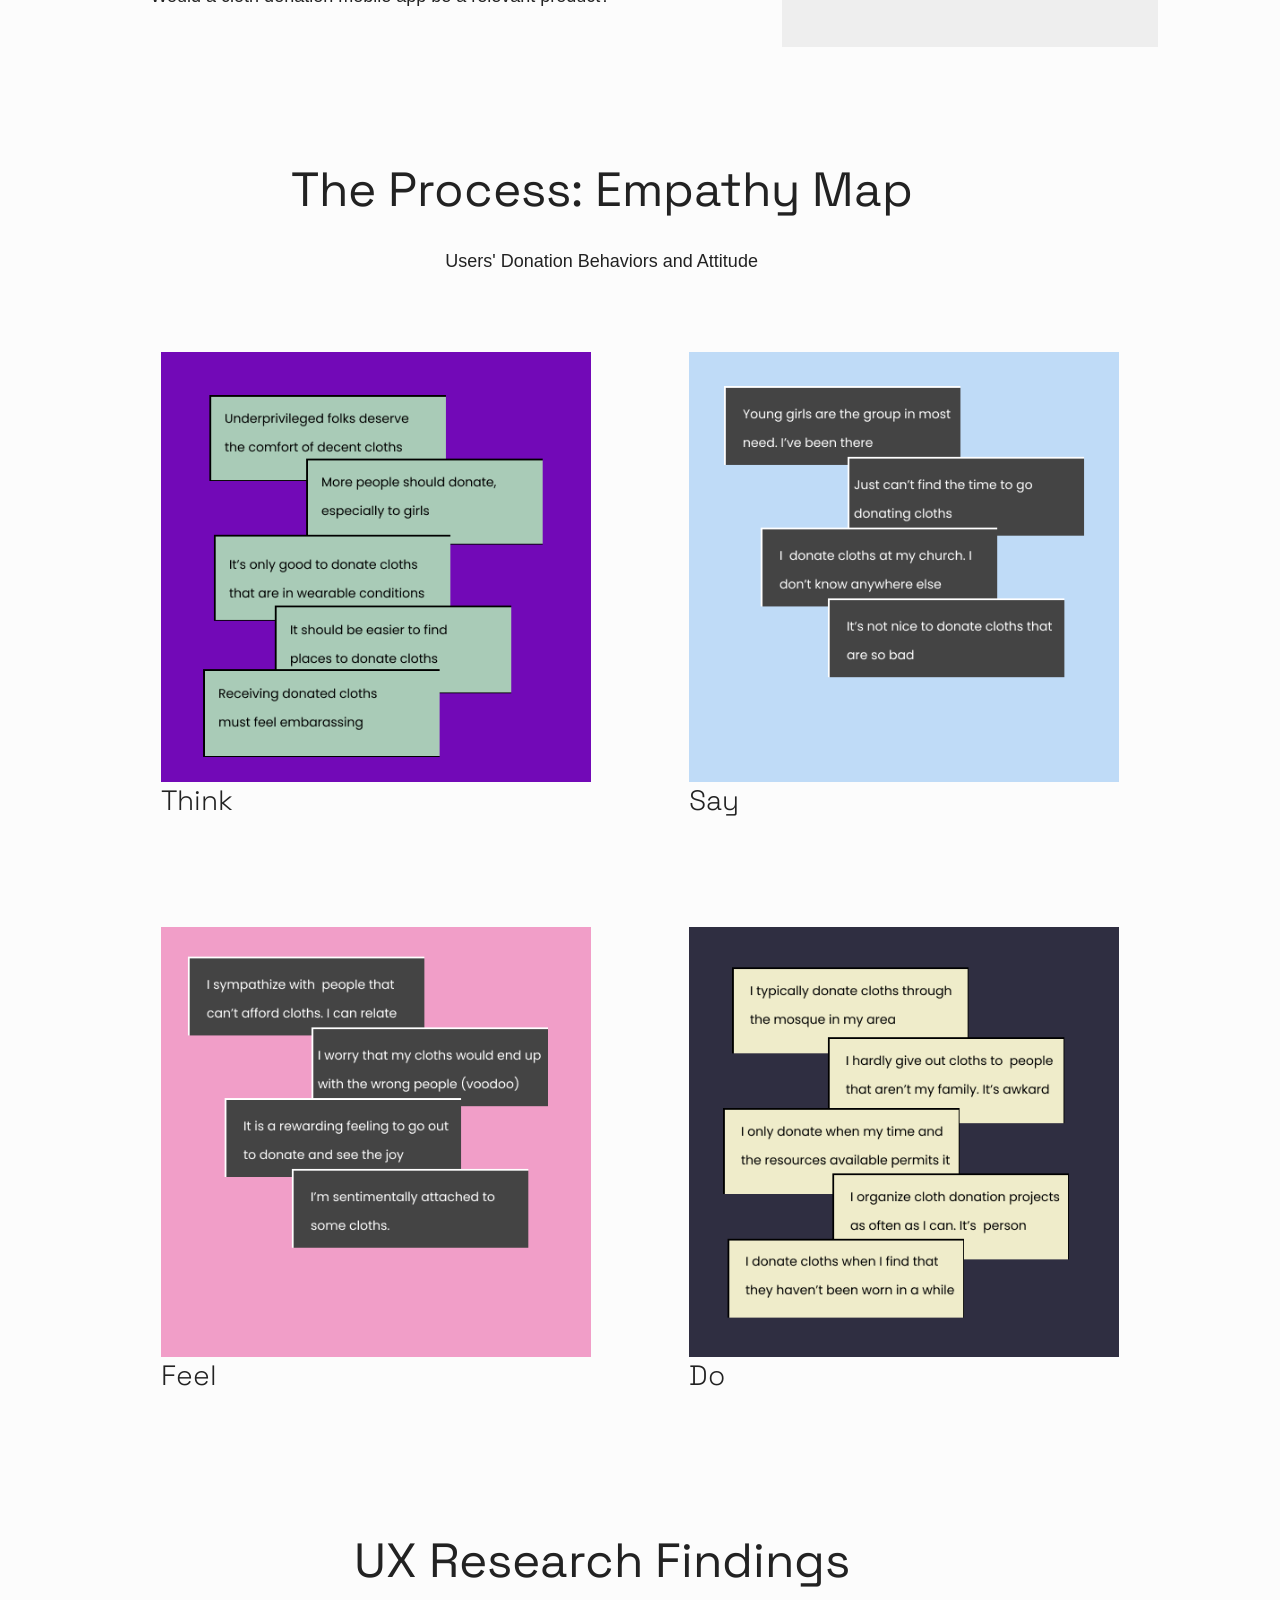
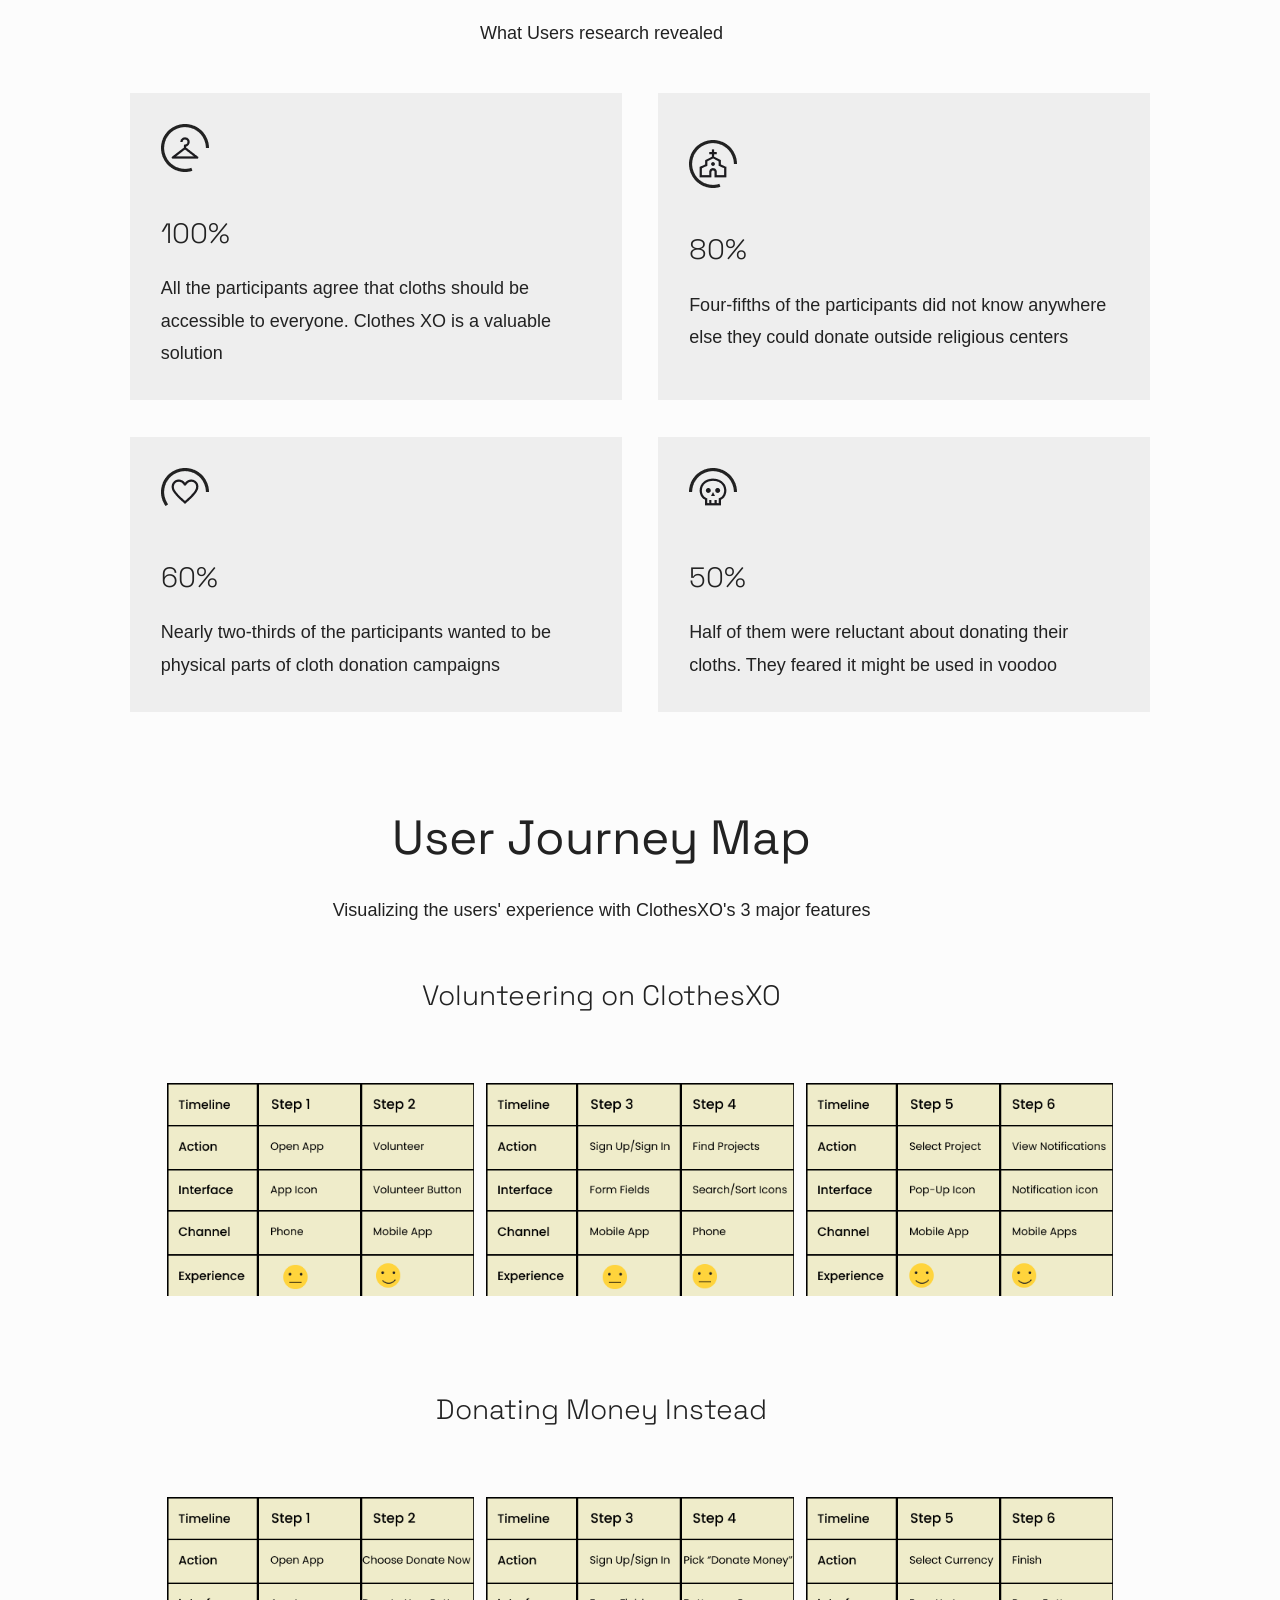
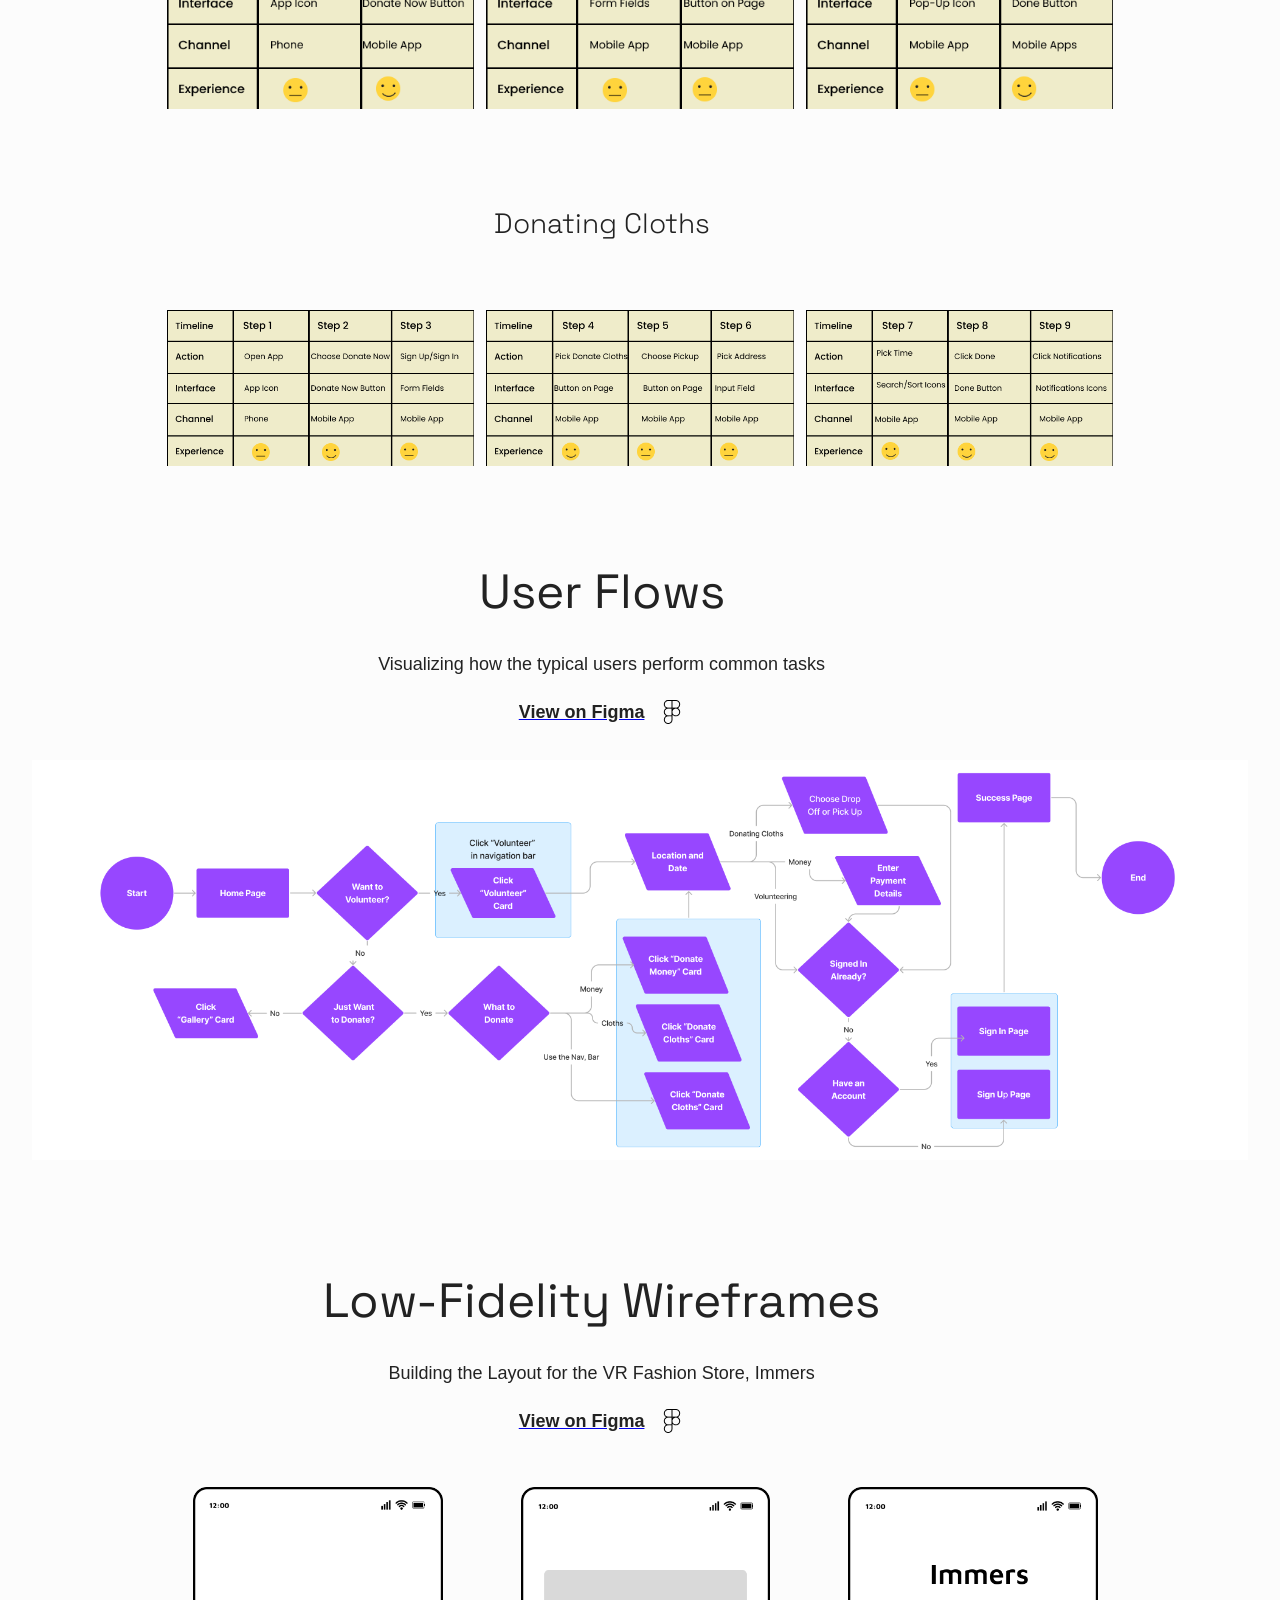
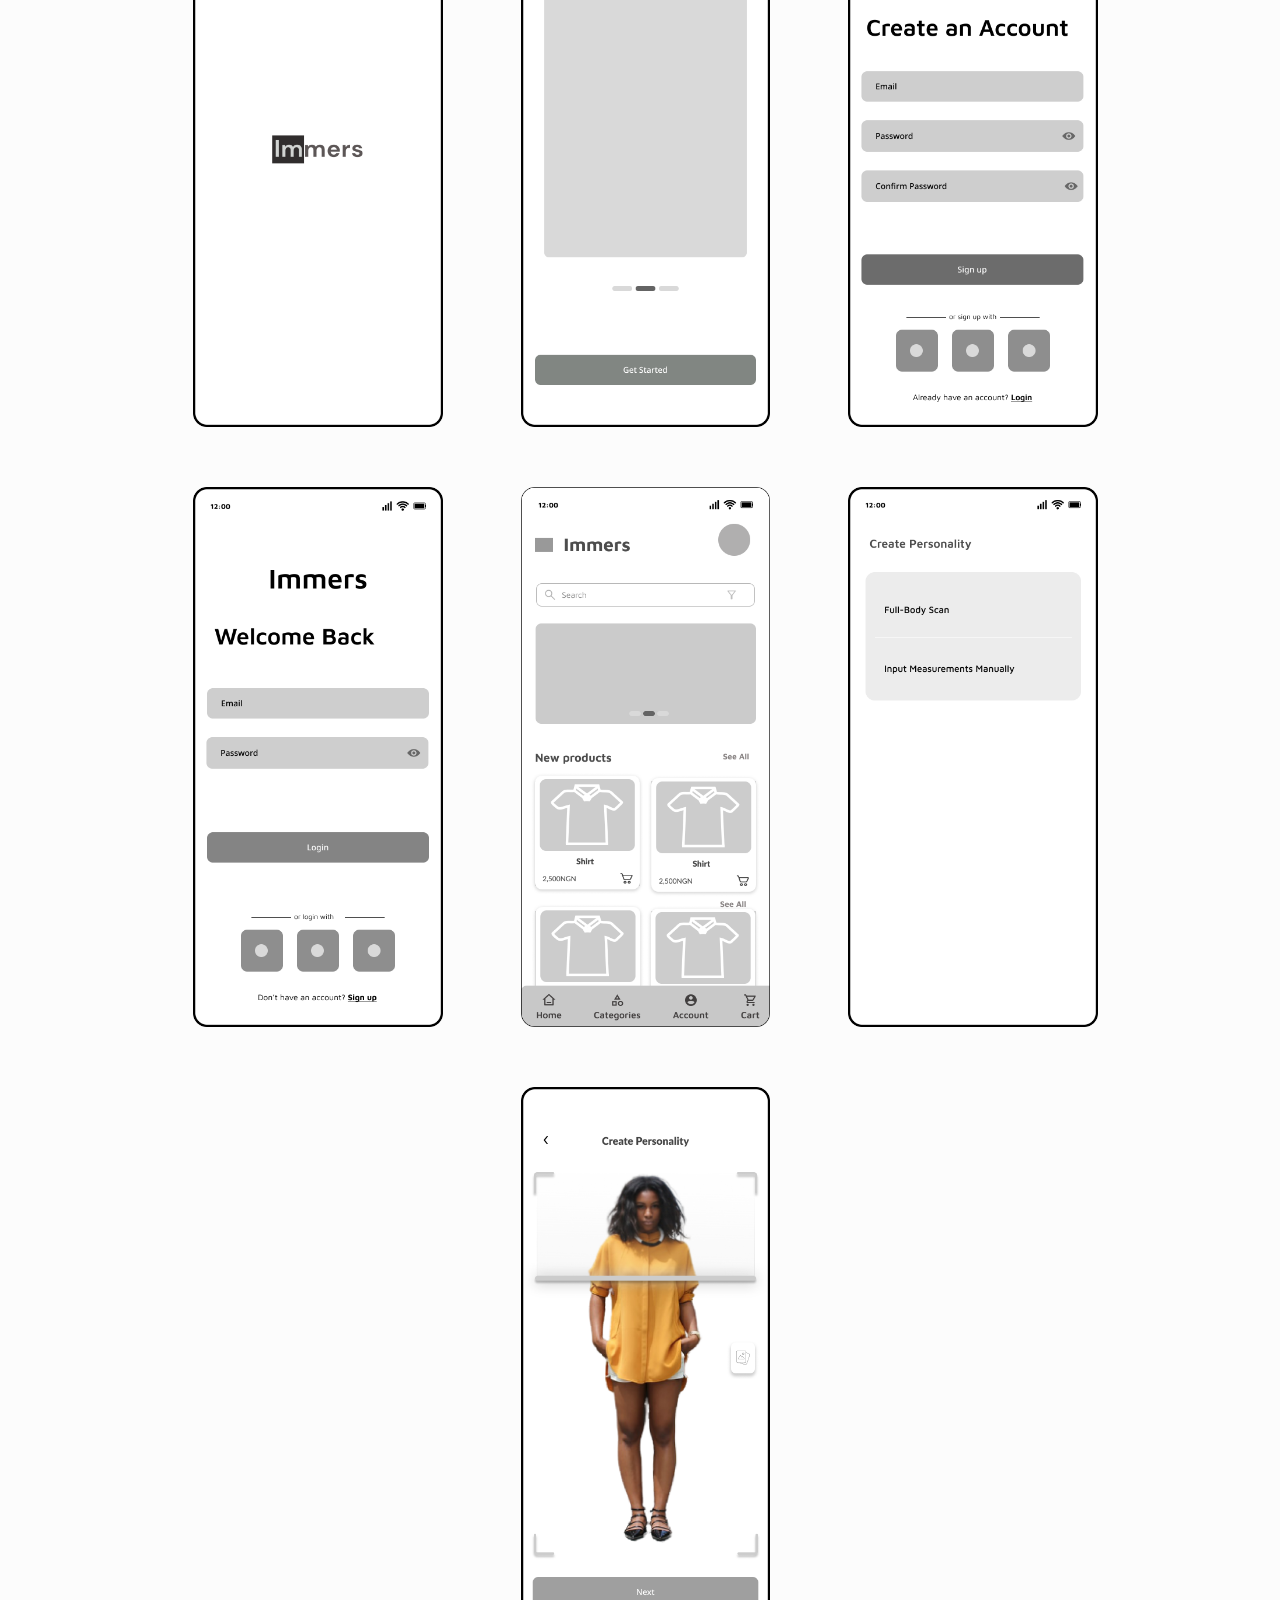
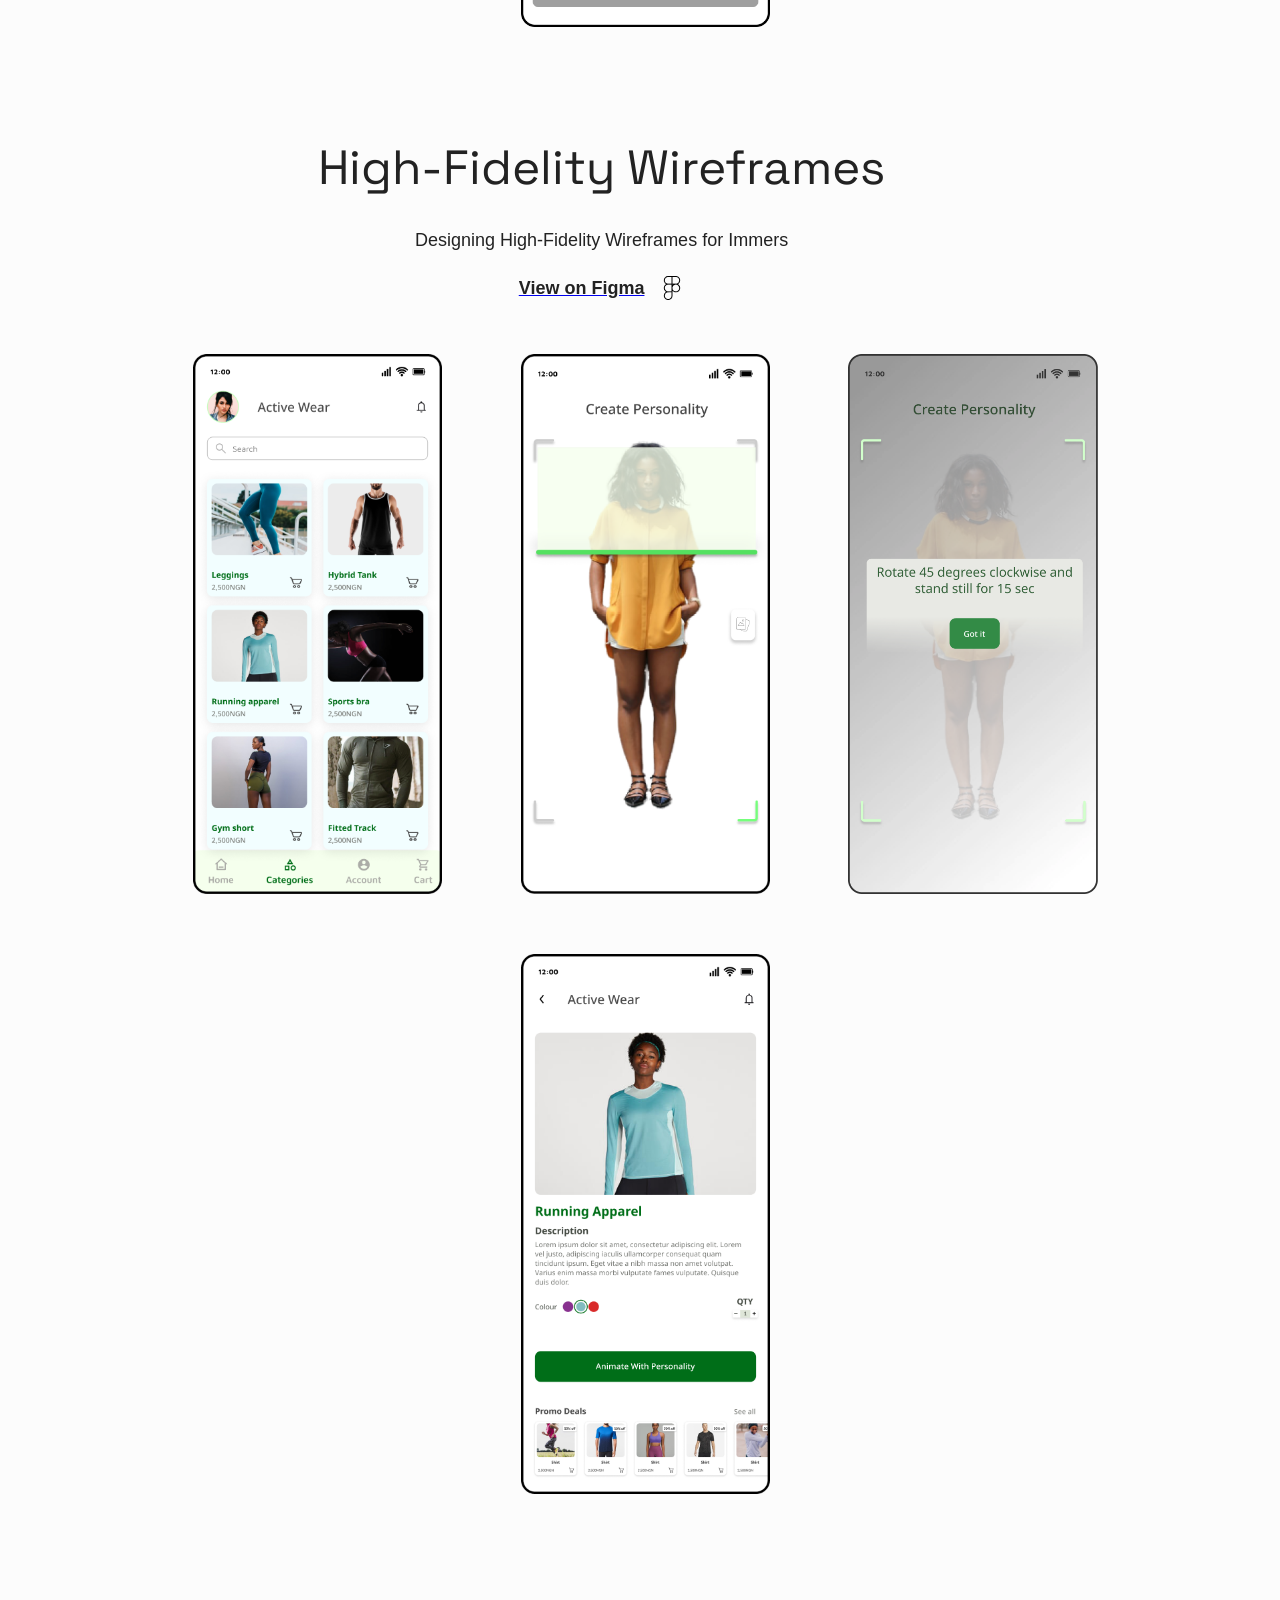
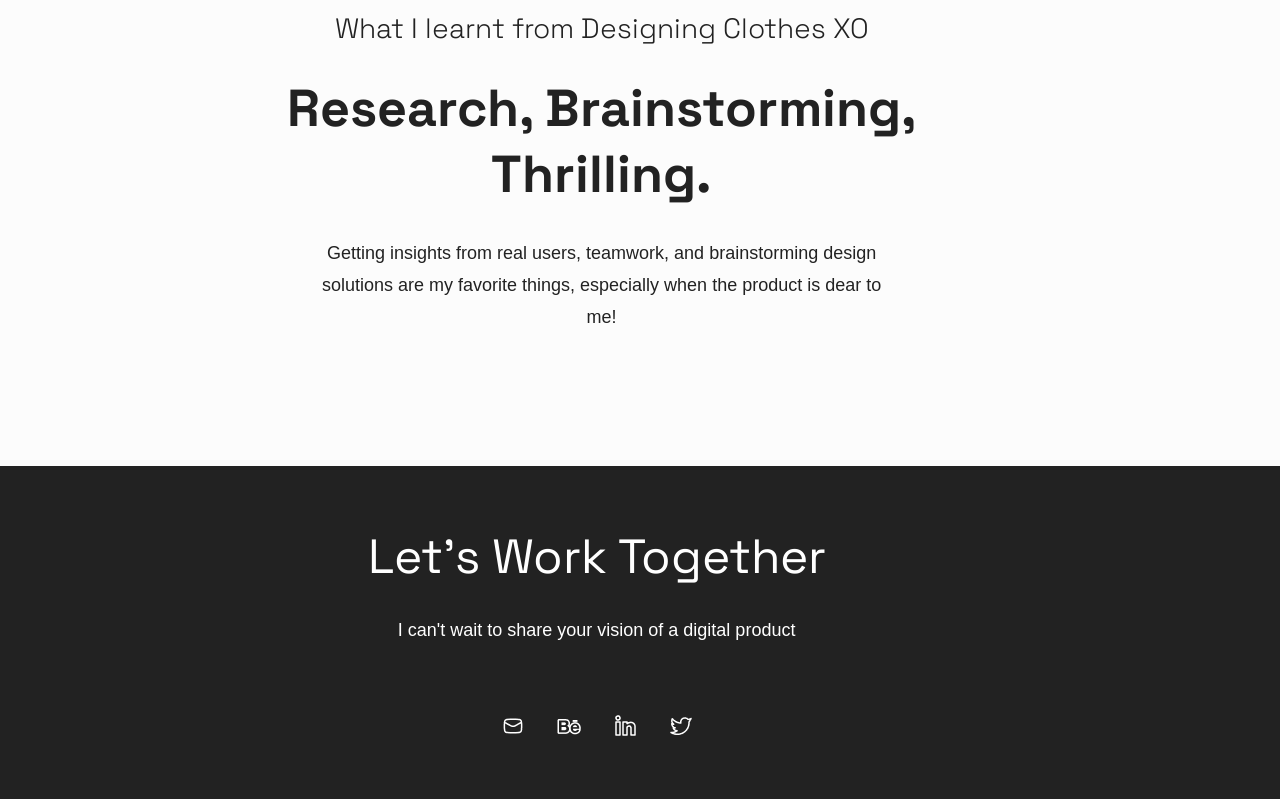
==== commit b5988747: "Clean the User Flow Now" ====
--- a/clothes-xo/index.html
+++ b/clothes-xo/index.html
@@ -254,6 +254,25 @@
                 text-align: center;
             }
 
+            #title_section2 a p{
+                box-sizing: border-box;
+                width: fit-content;
+                align-self: center;
+                text-align: center;
+                margin-right: 1.25%;
+                font-weight: 600;
+            }
+
+            #title_section2 a{
+                box-sizing: border-box;
+                display: flex;
+                width: 100%;
+                align-items: center;
+                justify-content: center;
+                text-align: left;
+                margin: 1.25% 0% 0% 0%;
+            }
+
             h1{              
                 font-family: 'Space Grotesk', 'Franklin Gothic Medium', 'Arial Narrow', Arial, sans-serif;
                 font-size: 52px;
@@ -518,10 +537,10 @@
                 align-items: center;
                 padding: 0%;
                 margin: 0.5% 0.5% 1.5% 0.5%;
-                background-image: url(../Images/user_flow_clothesxo_desktop.png);
+                background-image: url(../Images/flow_desktop.png);
                 background-repeat: no-repeat;
                 background-position: center;
-                background-size: cover
+                background-size: cover;
             }
             
             .pattern_3_1_card{
@@ -690,7 +709,7 @@
             .pattern_5_card{
                 box-sizing: border-box;
                 width: 100%;
-                height: 400px;
+                height: 360px;
                 display: flex;
                 flex-direction: column;
                 justify-content: center;
@@ -698,7 +717,7 @@
                 text-align: left;
                 padding: 0%;
                 margin: 0.5% 0.5% 1.5% 0.5%;
-                background-image: url(../Images/user_flow_clothesxo_desktop.png);
+                background-image: url(../Images/flow_desktop.png);
                 background-repeat: no-repeat;
                 background-position: center;
                 background-size: cover;
@@ -1017,7 +1036,7 @@
             .pattern_5_card{
                 box-sizing: border-box;
                 width: 100%;
-                height: 1100px;
+                height: 1300px;
                 display: flex;
                 flex-direction: column;
                 justify-content: center;
@@ -1025,7 +1044,7 @@
                 text-align: left;
                 padding: 0%;
                 margin: 0.5% 0.5% 1.5% 0.5%;
-                background-image: url(../Images/user_flow_clothesxo_mobile.png);
+                background-image: url(../Images/flow_mobile.png);
                 background-repeat: no-repeat;
                 background-position: center;
                 background-size: cover;
@@ -1289,7 +1308,7 @@
                 text-align: left;
                 padding: 0%;
                 margin: 0.5% 0.5% 1.5% 0.5%;
-                background-image: url(../Images/user_flow_clothesxo_mobile.png);
+                background-image: url(../Images/flow_mobile.png);
                 background-repeat: no-repeat;
                 background-position: center;
                 background-size: cover;
@@ -1553,7 +1572,7 @@
                 align-items: center;
                 padding: 0%;
                 margin: 0.5% 0% 0.5% 2.5%;
-                background-image: url(../Images/user_flow_clothesxo_mobile.png);
+                background-image: url(../Images/flow_mobile.png);
                 background-repeat: no-repeat;
                 background-position: center;
                 background-size: cover;
@@ -1950,6 +1969,10 @@
             <section id="title_section2">
                 <h2>User Flows</h2>
                 <p>Visualizing how the typical users perform common tasks</p>
+                <a href="#">
+                    <p>View on Figma</p>
+                    <img src="../Images/figma.png" class="social_links" alt="Figma Icon">
+                </a>
             </section>
 
     
@@ -1966,6 +1989,10 @@
             <section id="title_section2">
                 <h2>Low-Fidelity Wireframes</h2>
                 <p>Building the Layout for the VR Fashion Store, Immers</p>
+                <a href="#">
+                    <p>View on Figma</p>
+                    <img src="../Images/figma.png" class="social_links" alt="Figma Icon">
+                </a>
             </section>
 
             <section class="pattern_3">
@@ -2018,6 +2045,10 @@
             <section id="title_section2">
                 <h2>High-Fidelity Wireframes</h2>
                 <p>Designing High-Fidelity Wireframes for Immers</p>
+                <a href="#">
+                    <p>View on Figma</p>
+                    <img src="../Images/figma.png" class="social_links" alt="Figma Icon">
+                </a>
             </section>
 
             <section class="pattern_3">
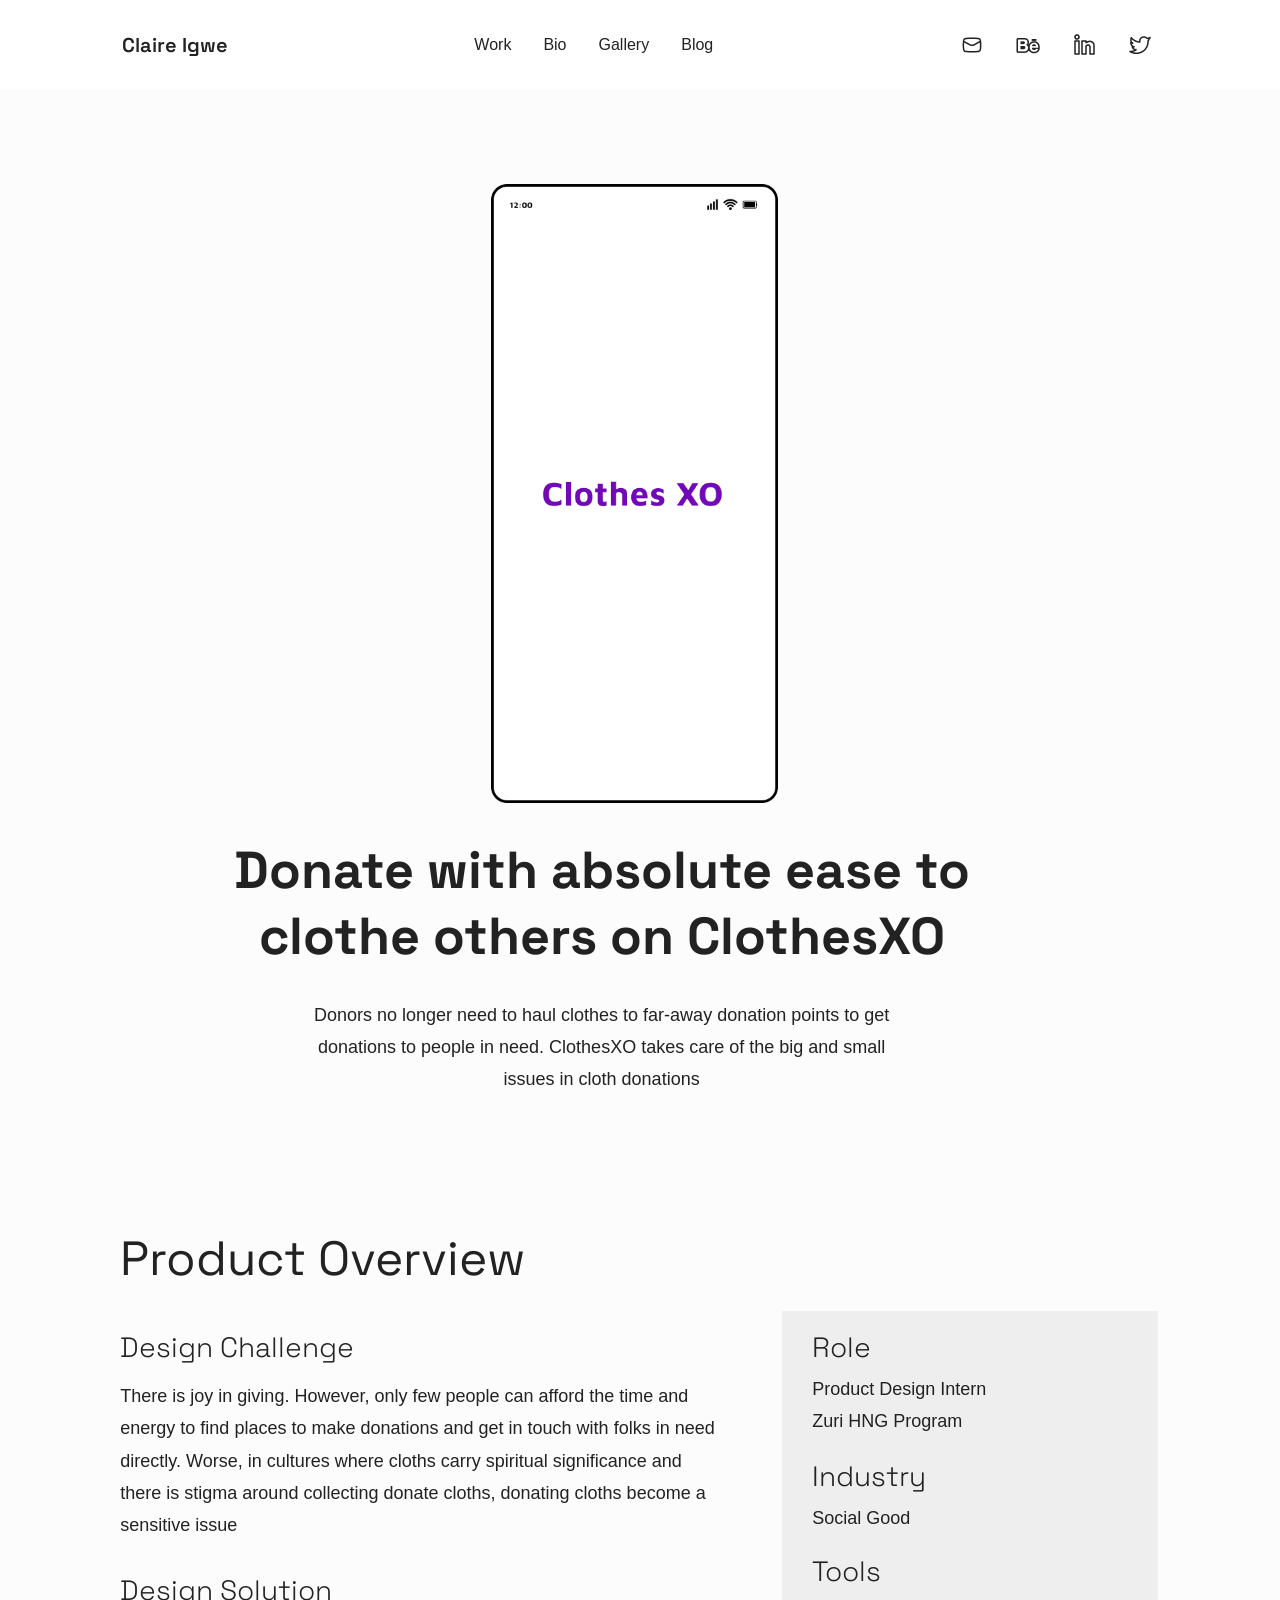
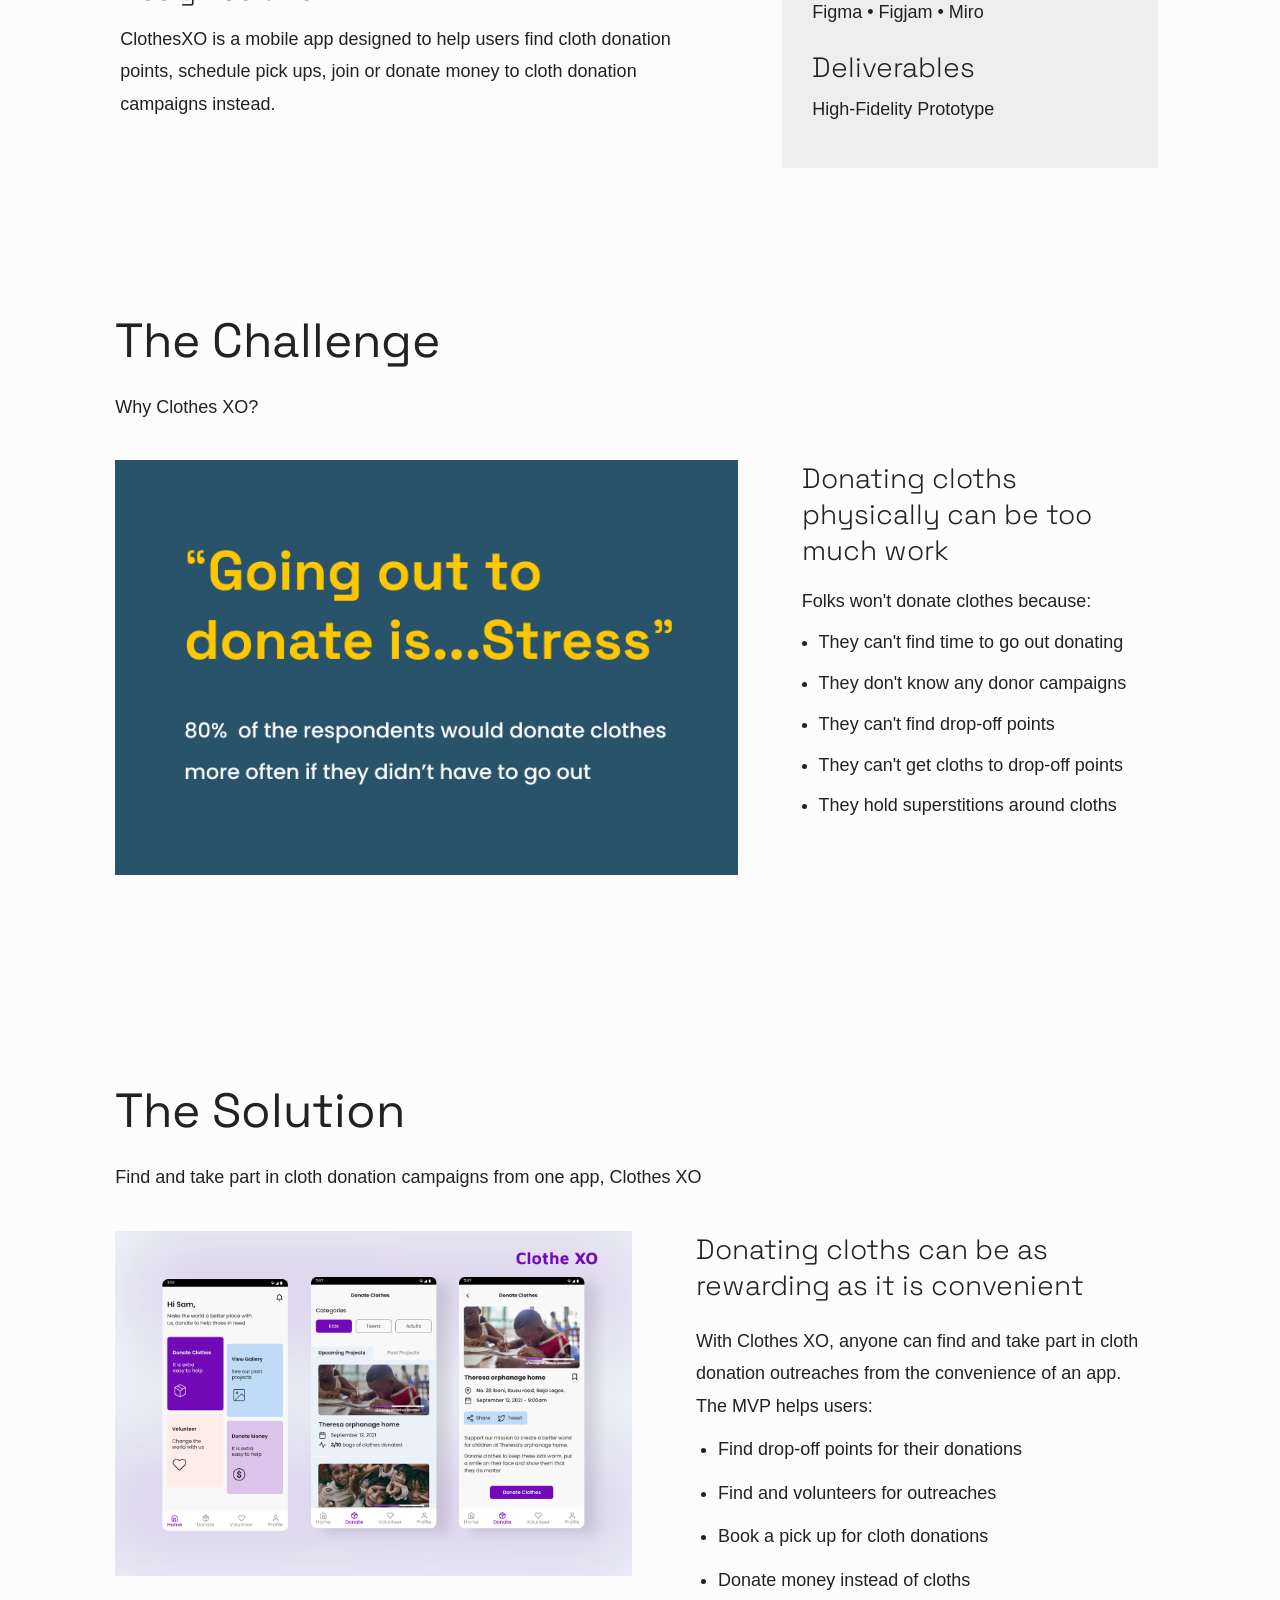
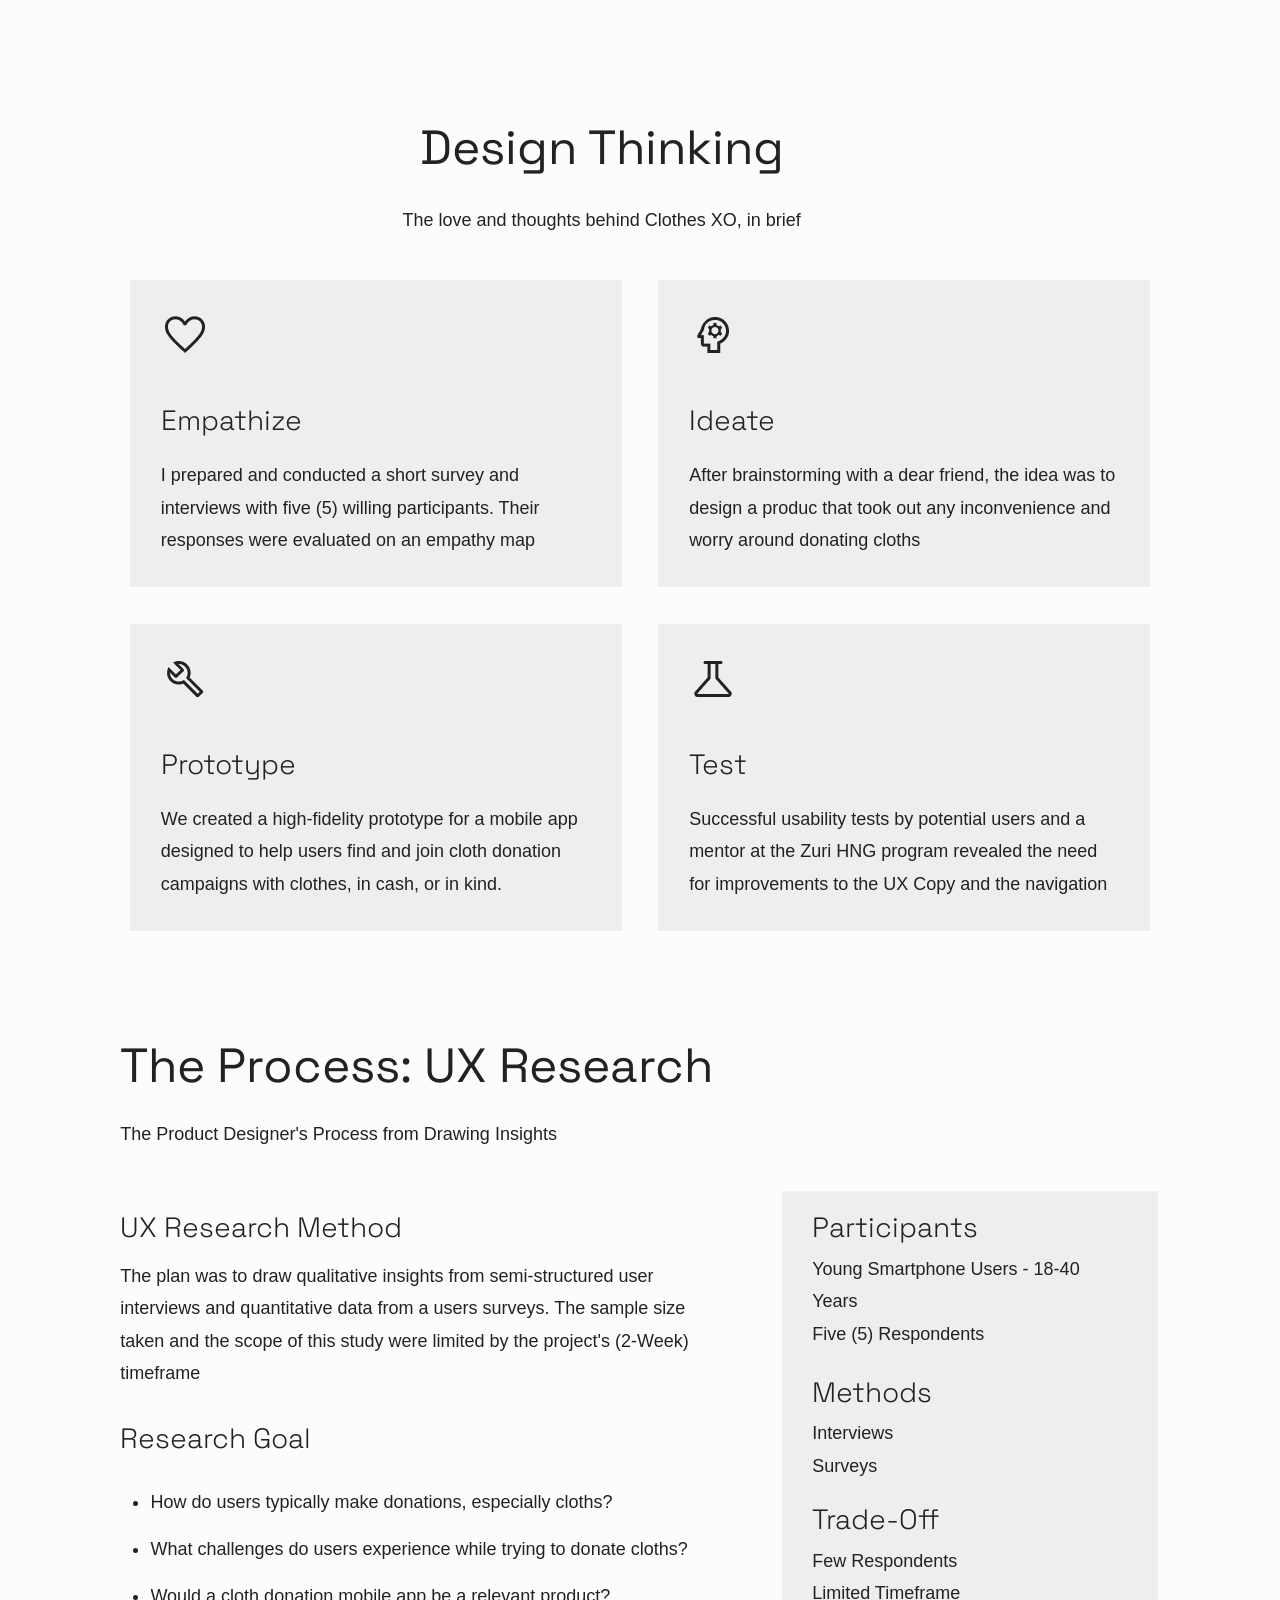
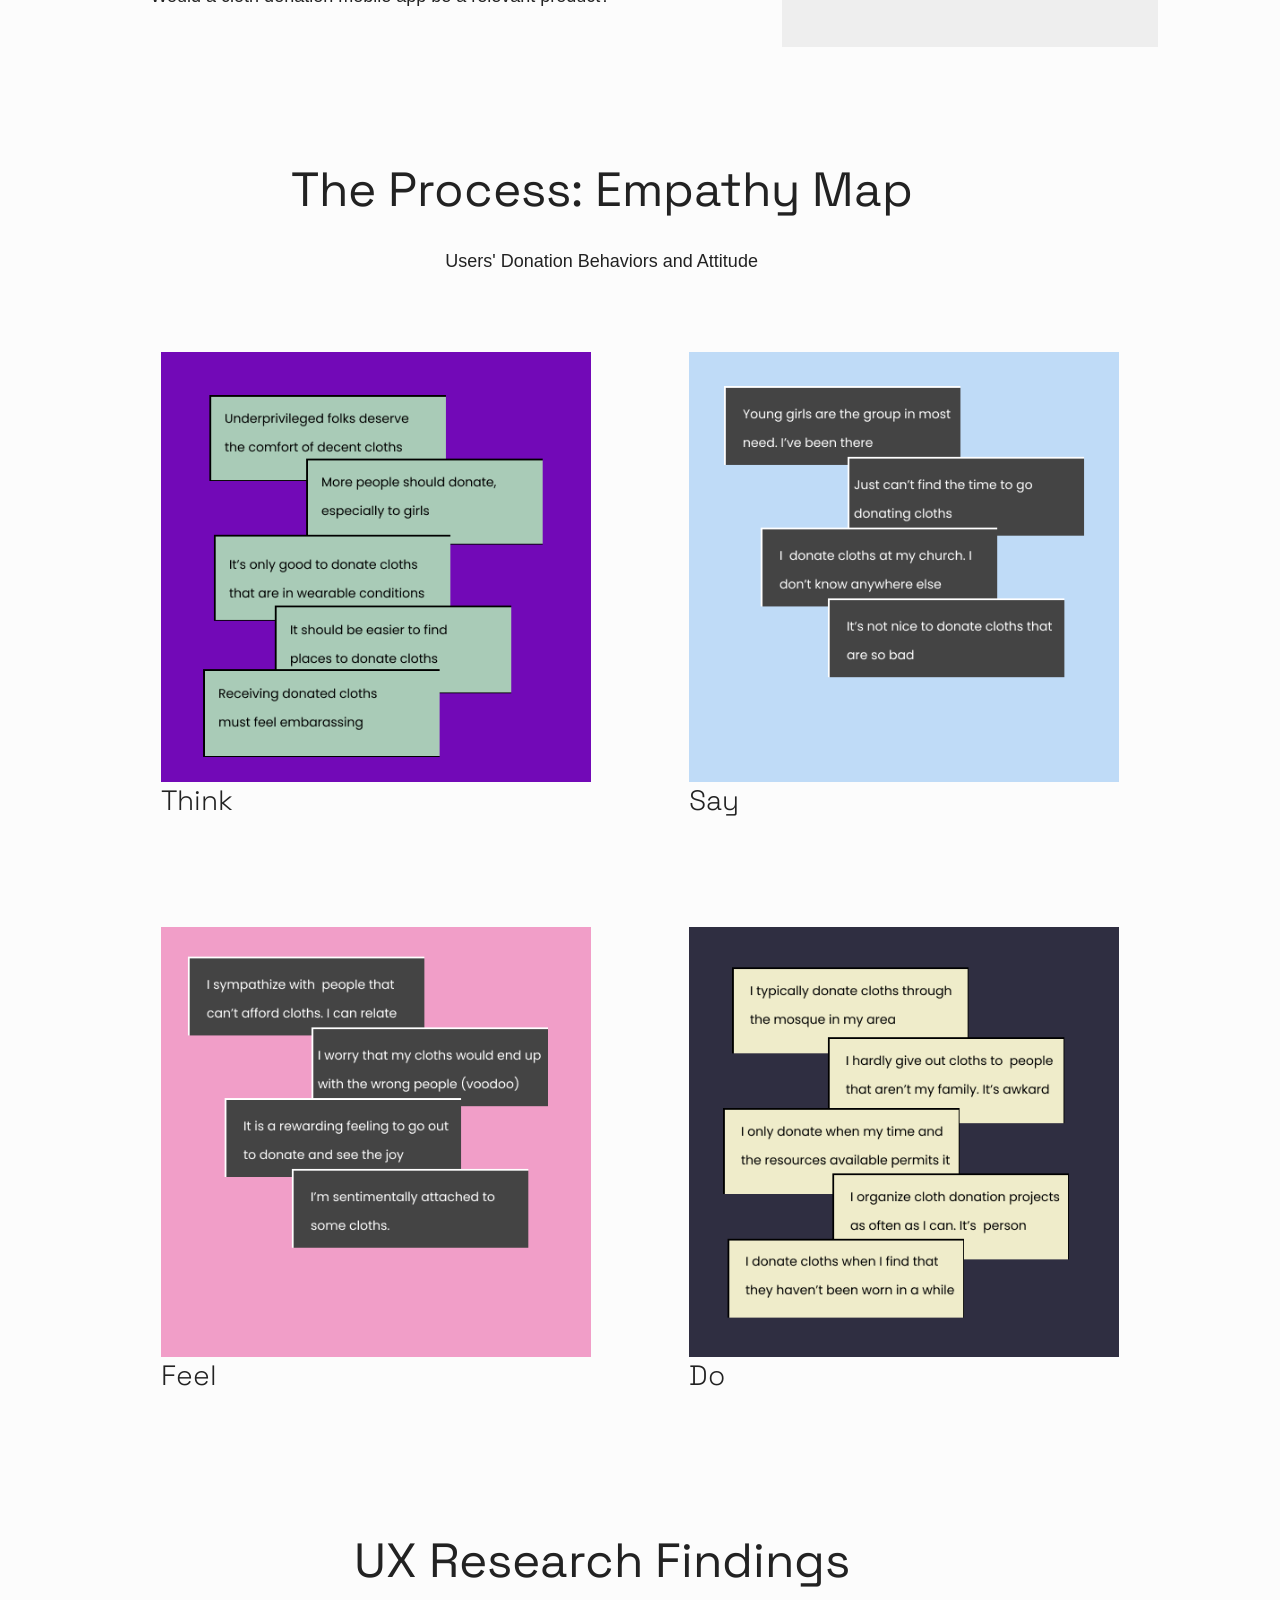
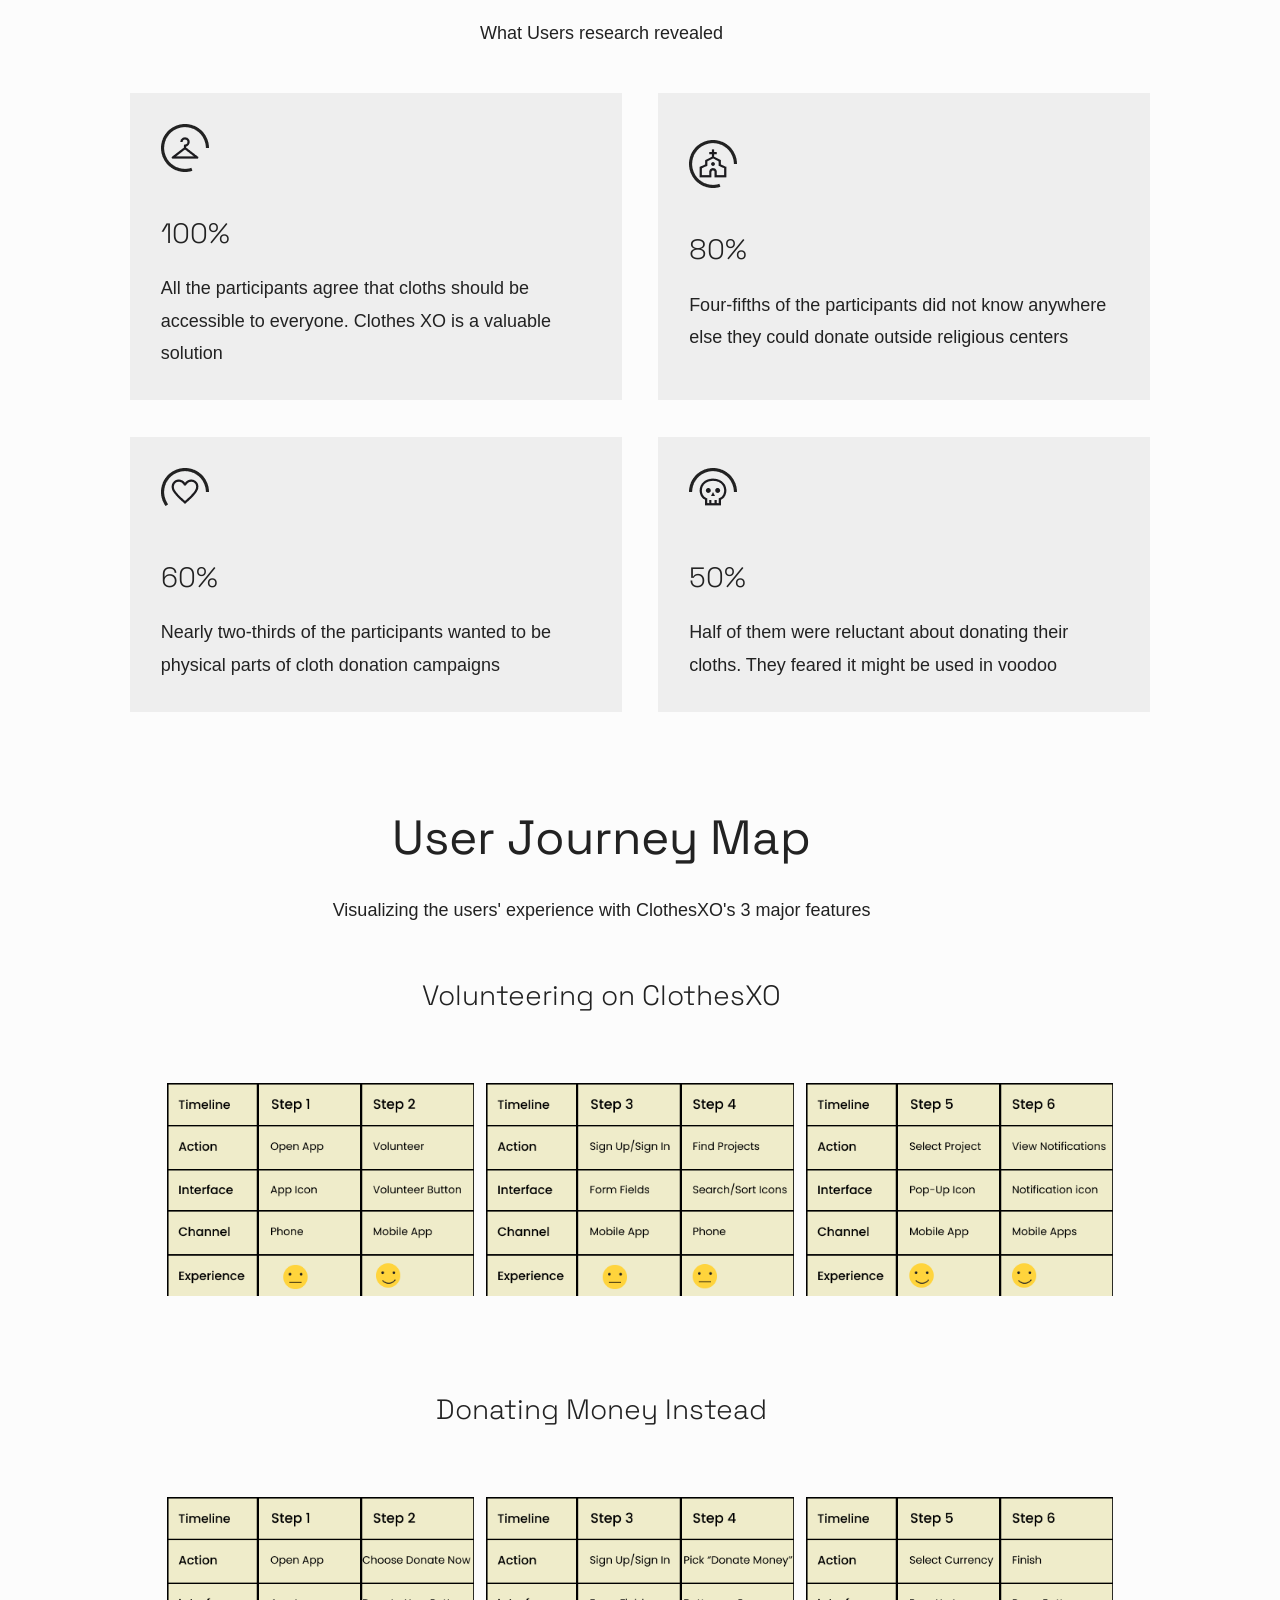
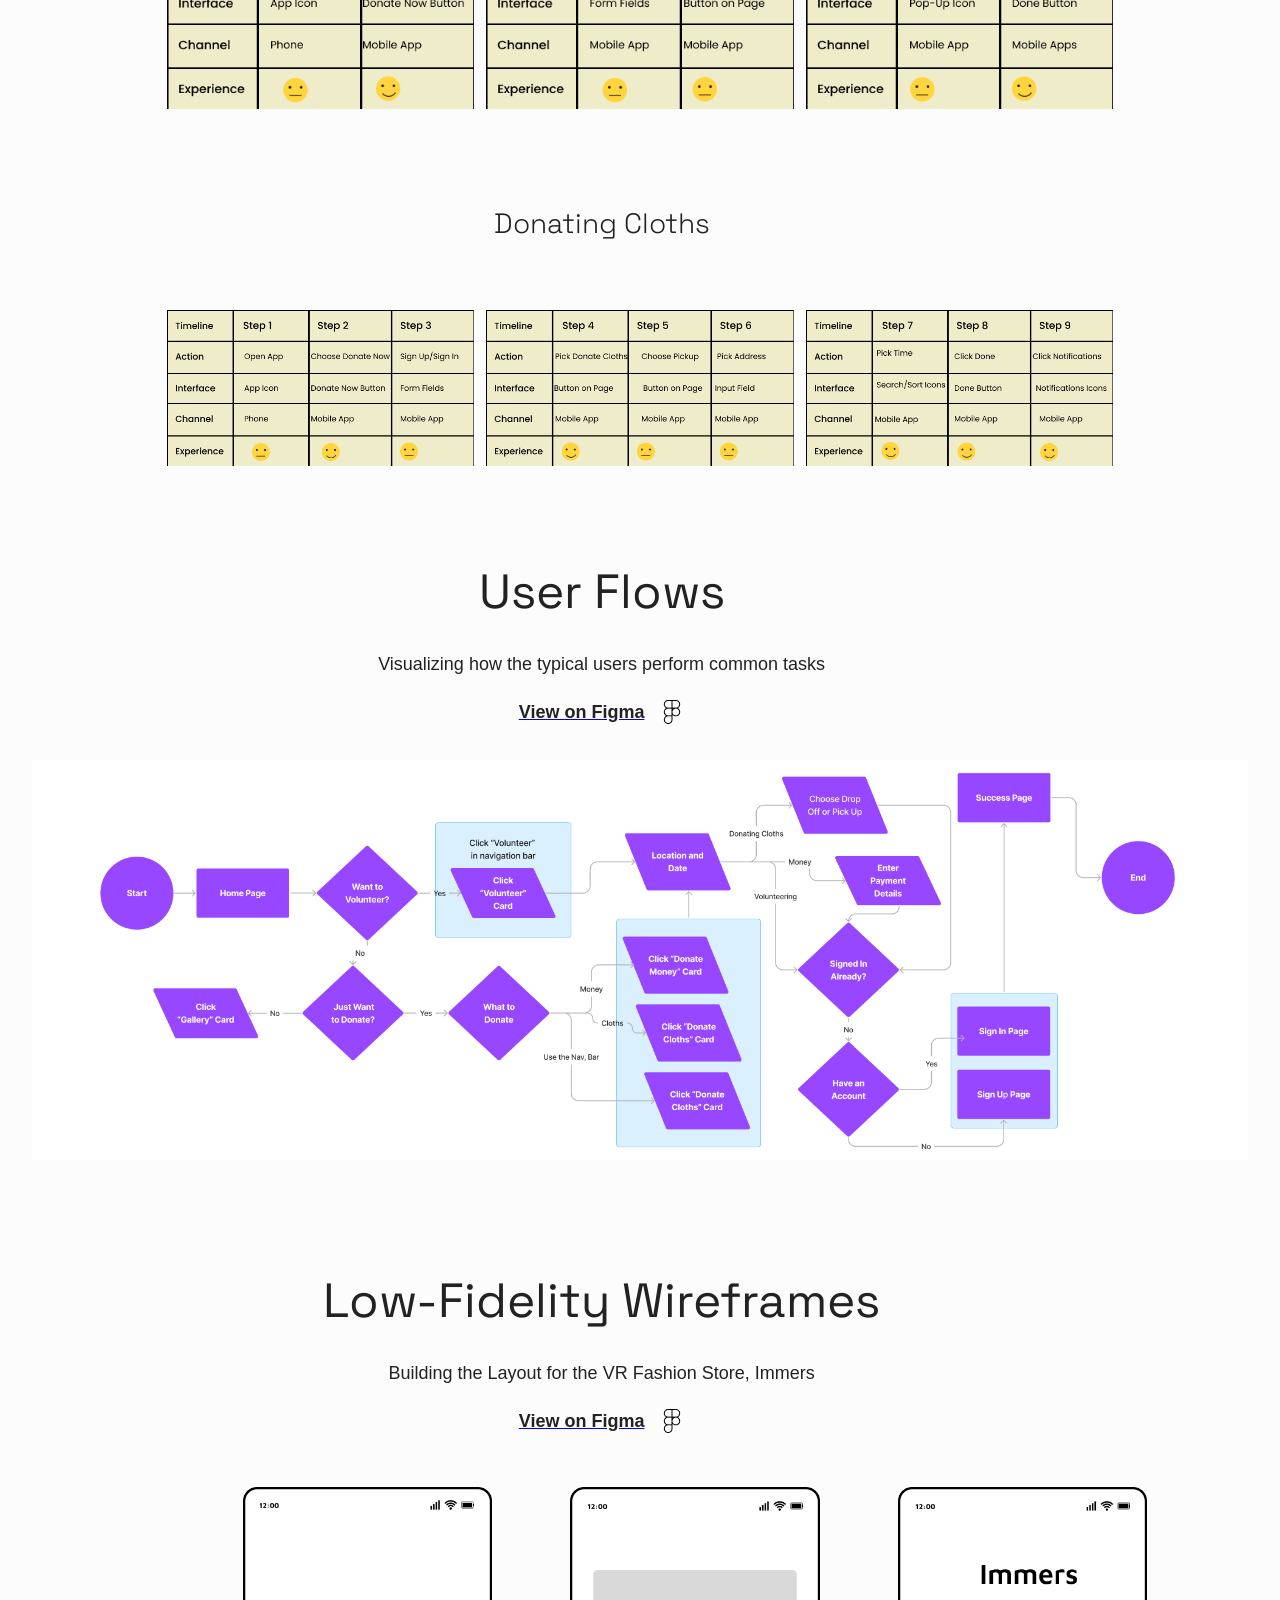
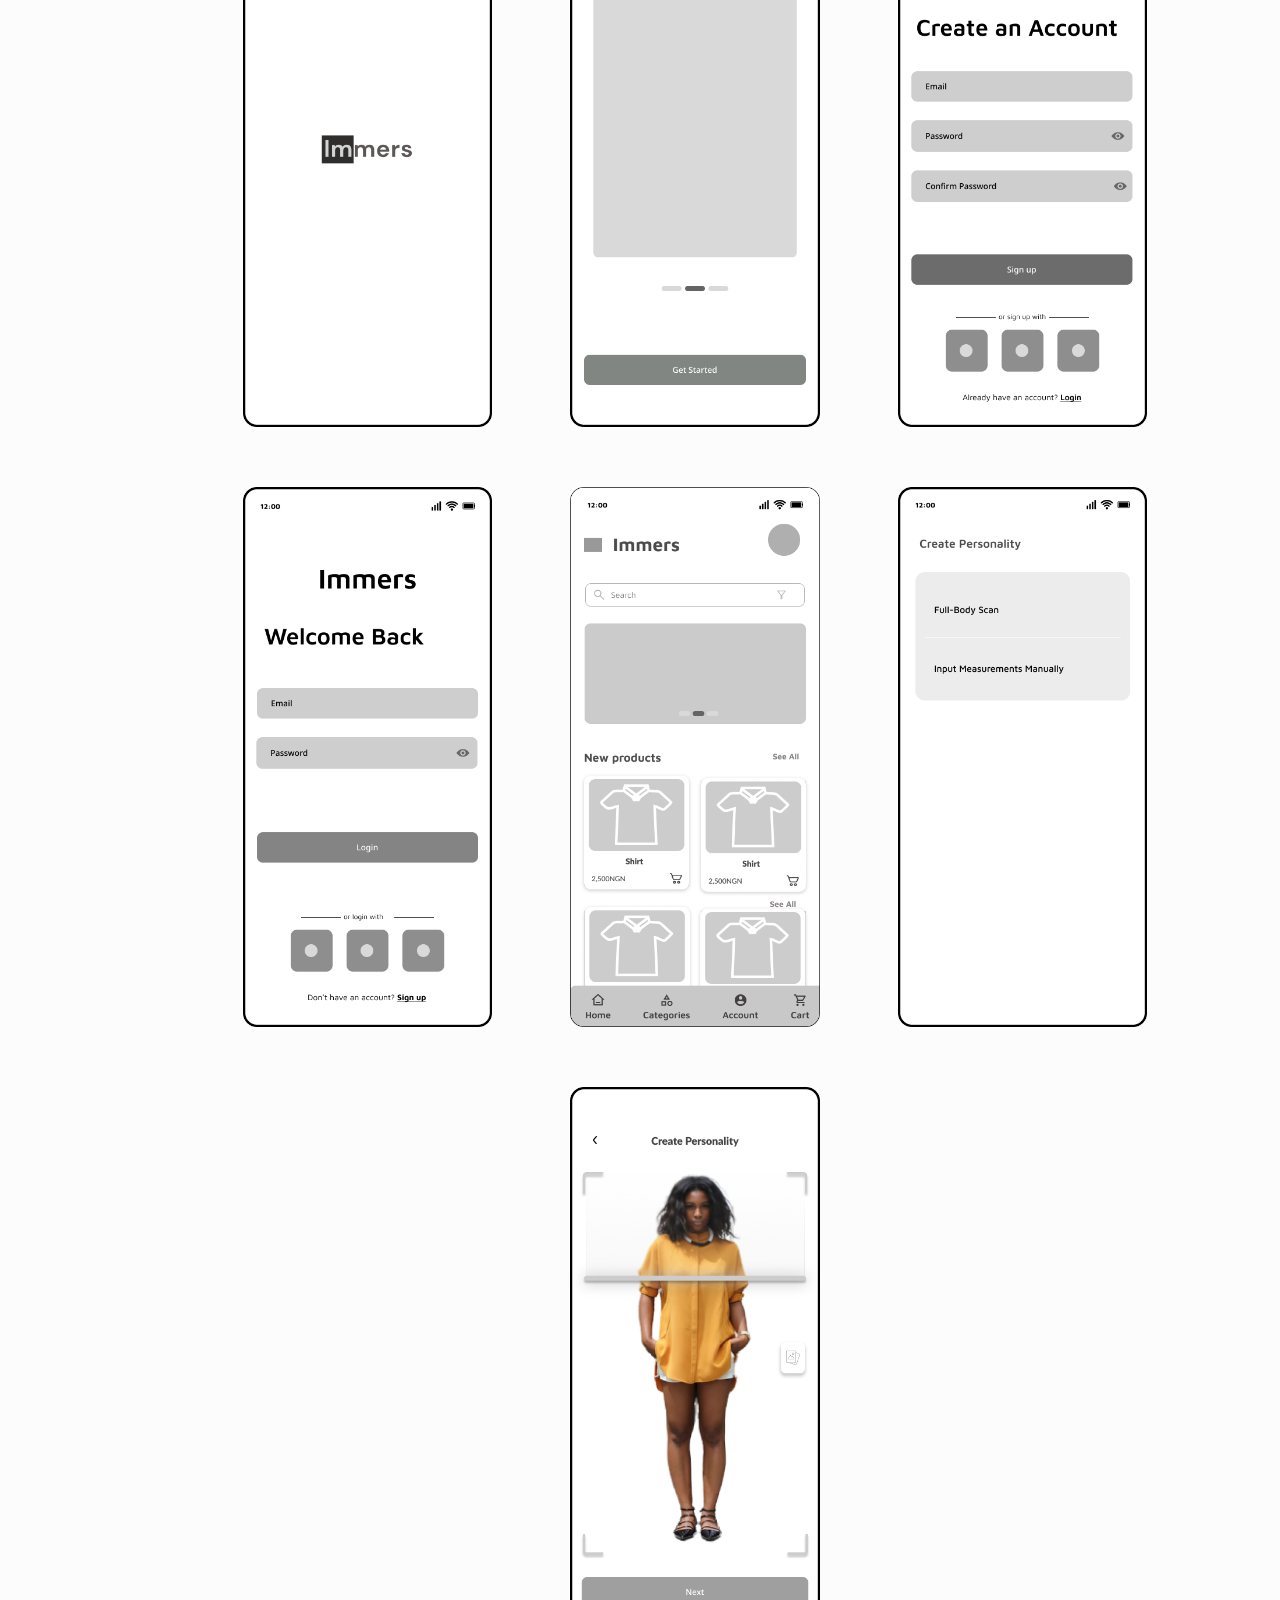
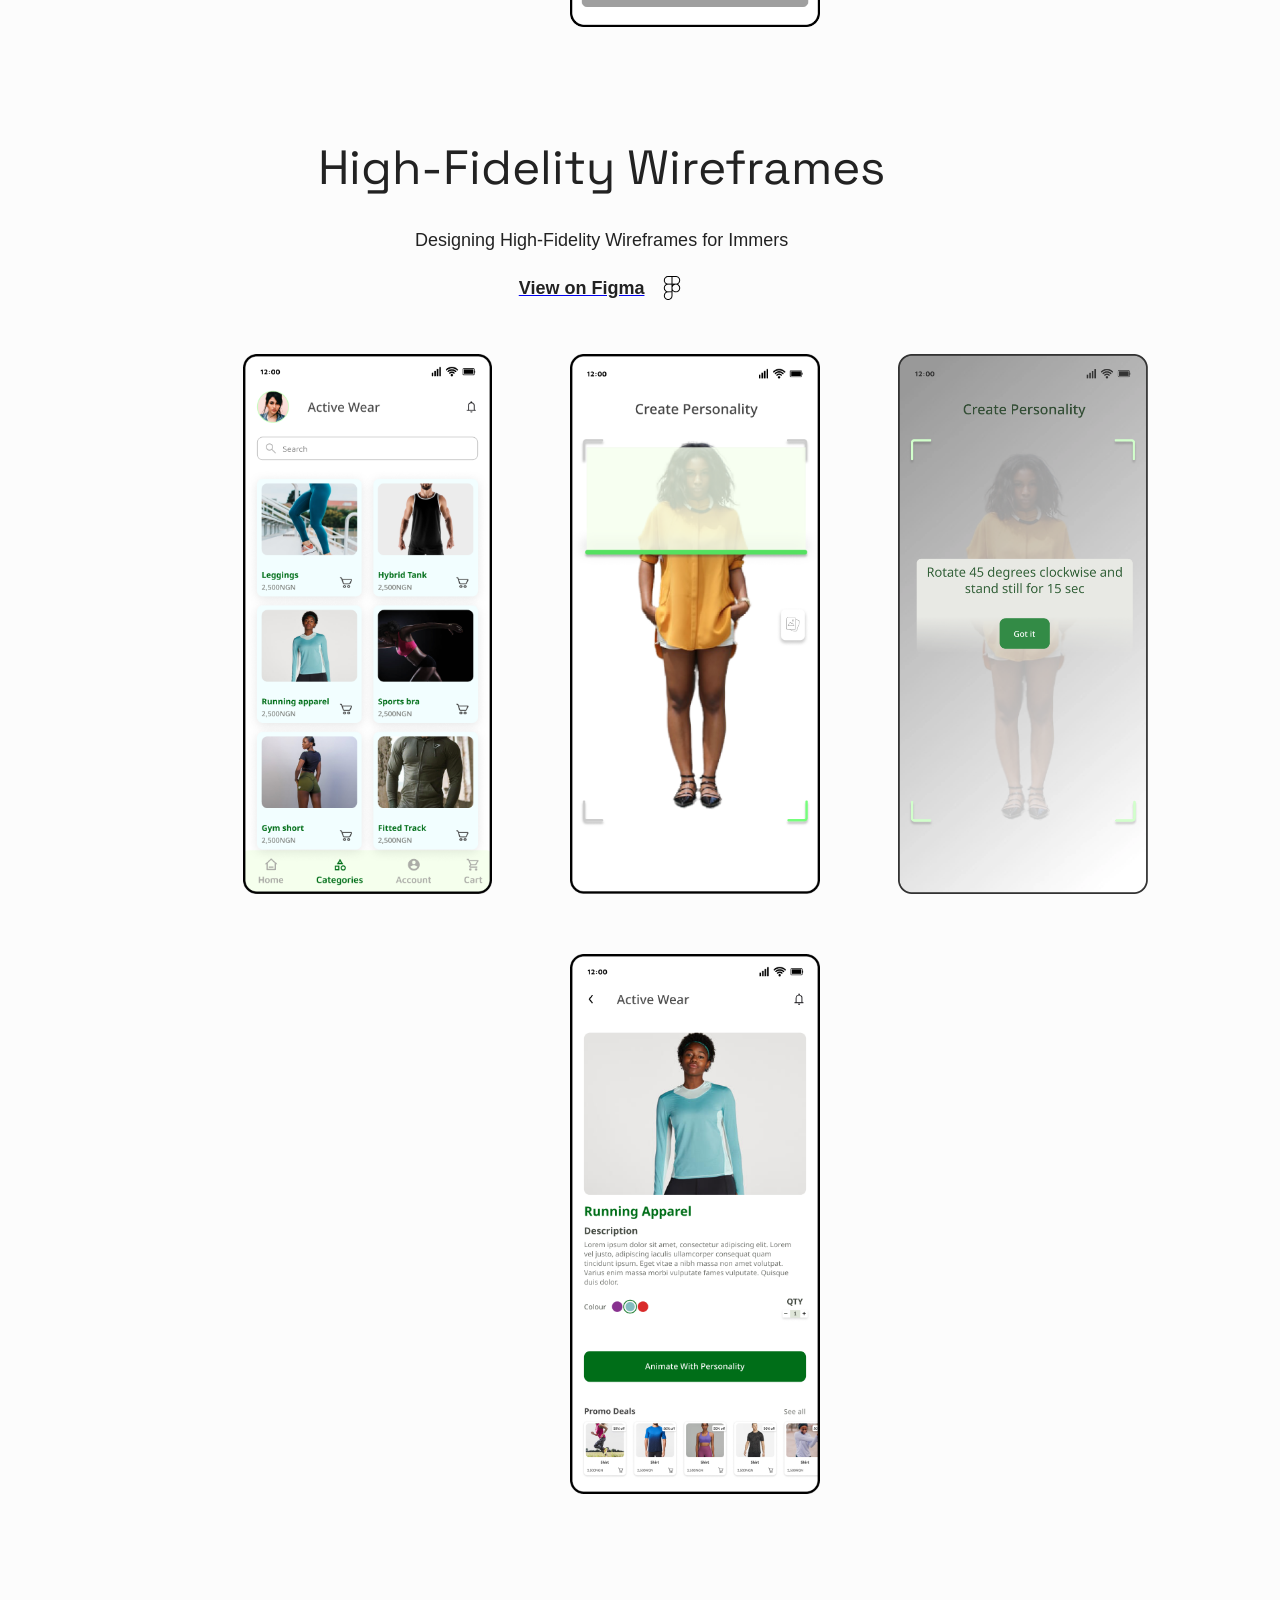
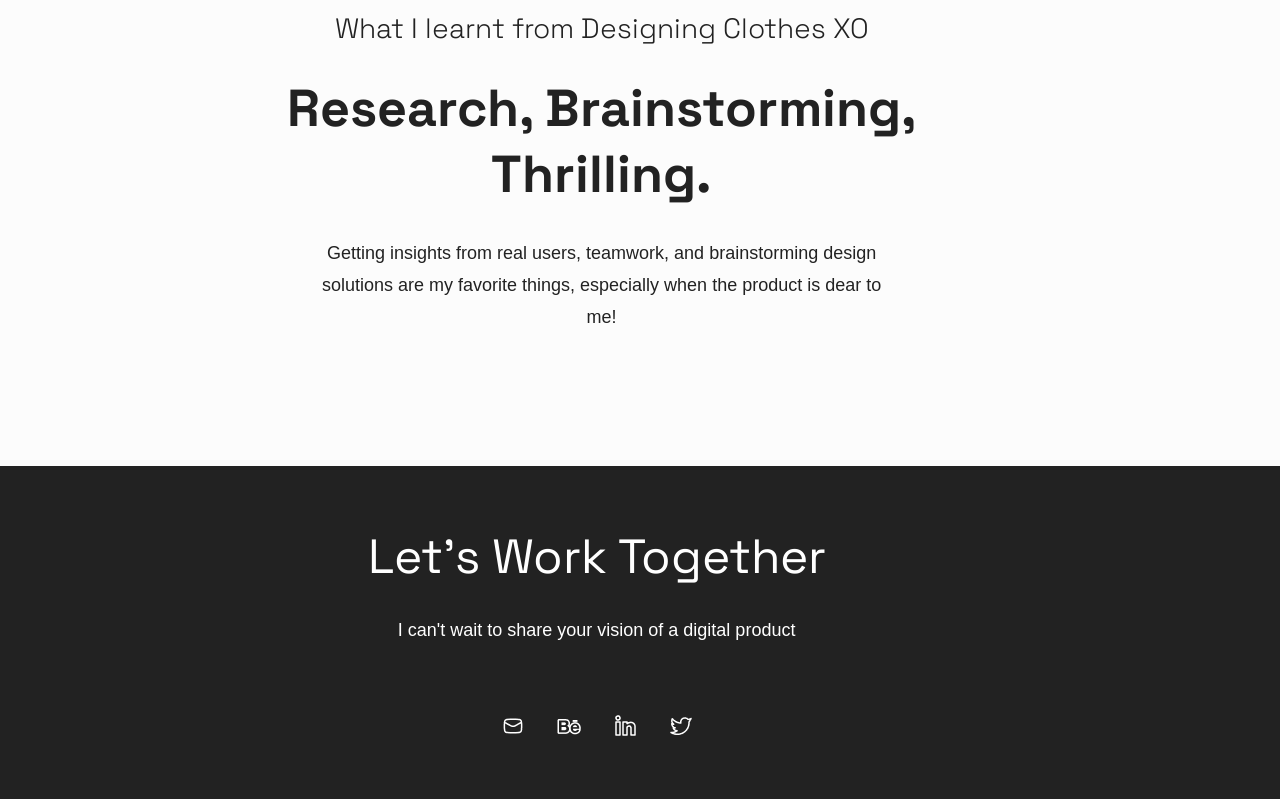
==== commit 5fe1fc6c: "Linked Go" ====
--- a/clothes-xo/index.html
+++ b/clothes-xo/index.html
@@ -606,7 +606,7 @@
                 align-items: flex-start;
                 align-self: center;
                 text-align: center;
-                margin: 2.5% 0% 0% 5%; 
+                margin: 2.5% 0% 0% 12.5%; 
                 padding-left: 7.5%;
             }
 
@@ -801,7 +801,7 @@
                 }
 
                 nav{
-                width: 100%;
+                width: 100vw;
                 padding: 0% 7.5%;
                 box-shadow: 1px 1px #f5f5f5;
                 background-color: #fbfbfb;
@@ -1106,7 +1106,7 @@
             }
 
             nav{
-                width: 100%;
+                width: 100vw;
                 padding: 0% 5%;
                 box-shadow: 1px 1px #f5f5f5;
                 background-color: #fbfbfb;
@@ -1356,7 +1356,7 @@
             }
 
             nav{
-                width: 100%;
+                width: 100vw;
                 padding: 0% 5%;
                 box-shadow: 1px 1px #f5f5f5;
                 background-color: #fbfbfb;
@@ -1613,10 +1613,10 @@
     <body>
         <header>
             <nav>
-                    <section id="logo"><a href="https://samuelakigbogun.github.io/portfolio-landing-page">Claire Igwe</a></section>
+                    <section id="logo"><a href="https://samuelakigbogun.github.io/portfolio">Claire Igwe</a></section>
                     
                     <section id="link_item">
-                        <a href="https://samuelakigbogun.github.io/portfolio-landing-page" class="nav_links">Work</a>
+                        <a href="https://samuelakigbogun.github.io/portfolio" class="nav_links">Work</a>
                         <a href="#" class="nav_links">Bio</a>
                         <a href="https://www.behance.net/claireigwe2" class="nav_links">Gallery</a>
                         <a href="#" class="nav_links">Blog</a>
@@ -1636,7 +1636,7 @@
                     <section id="dropdown_items">
                         <a href="https://samuelakigbogun.github.io/portfolio-landing-page" id="cancel_icon" onclick="g()"><p id="logo_new">Claire Igwe</p><img src="../Images/close_icon.png" alt="Icon"></a>
                         <p class="label_text">Go To</p>
-                        <a href="#" class="nav_links2"><p>Work</p></a>
+                        <a href="https://samuelakigbogun.github.io/portfolio" class="nav_links2"><p>Work</p></a>
                         <a href="#" class="nav_links2"><p>Bio</p></a>
                         <a href="https://www.behance.net/claireigwe2" class="nav_links2"><p>Gallery</p></a>
                         <a href="#" class="nav_links">Blog</a>
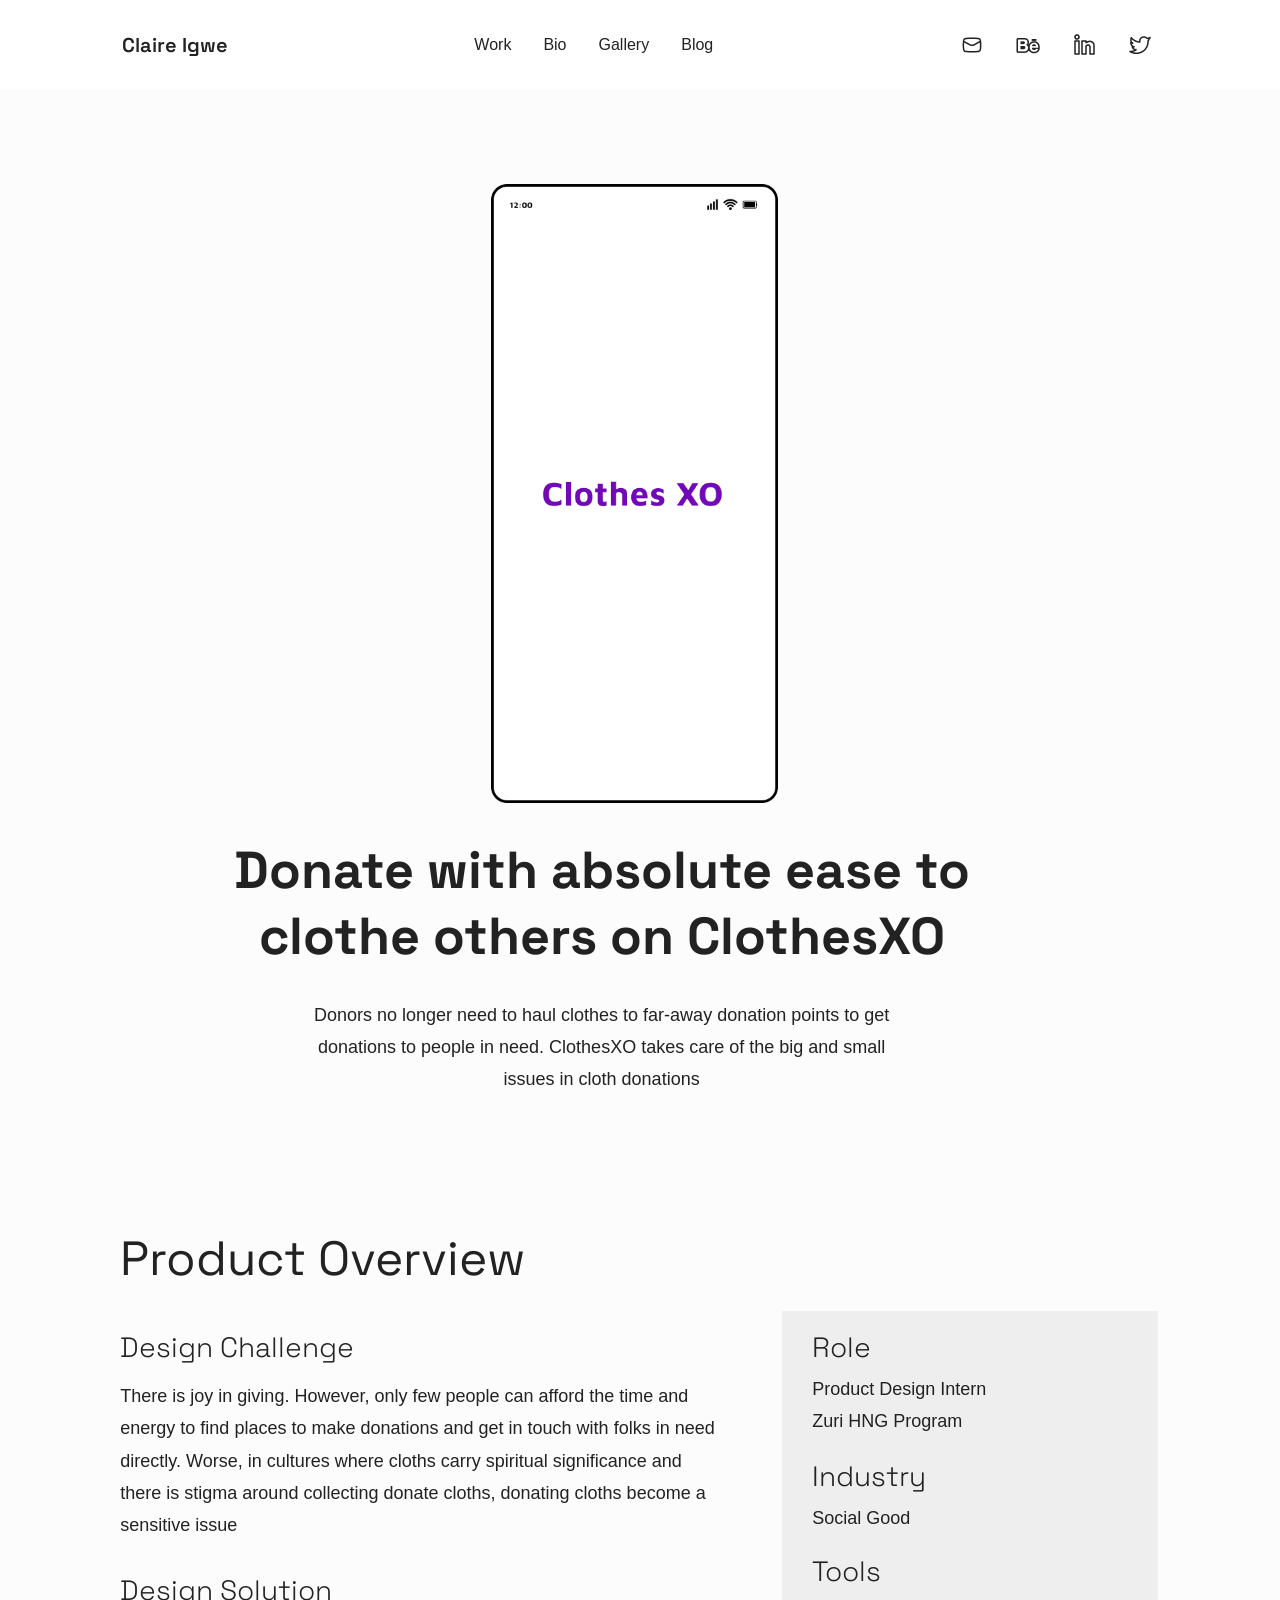
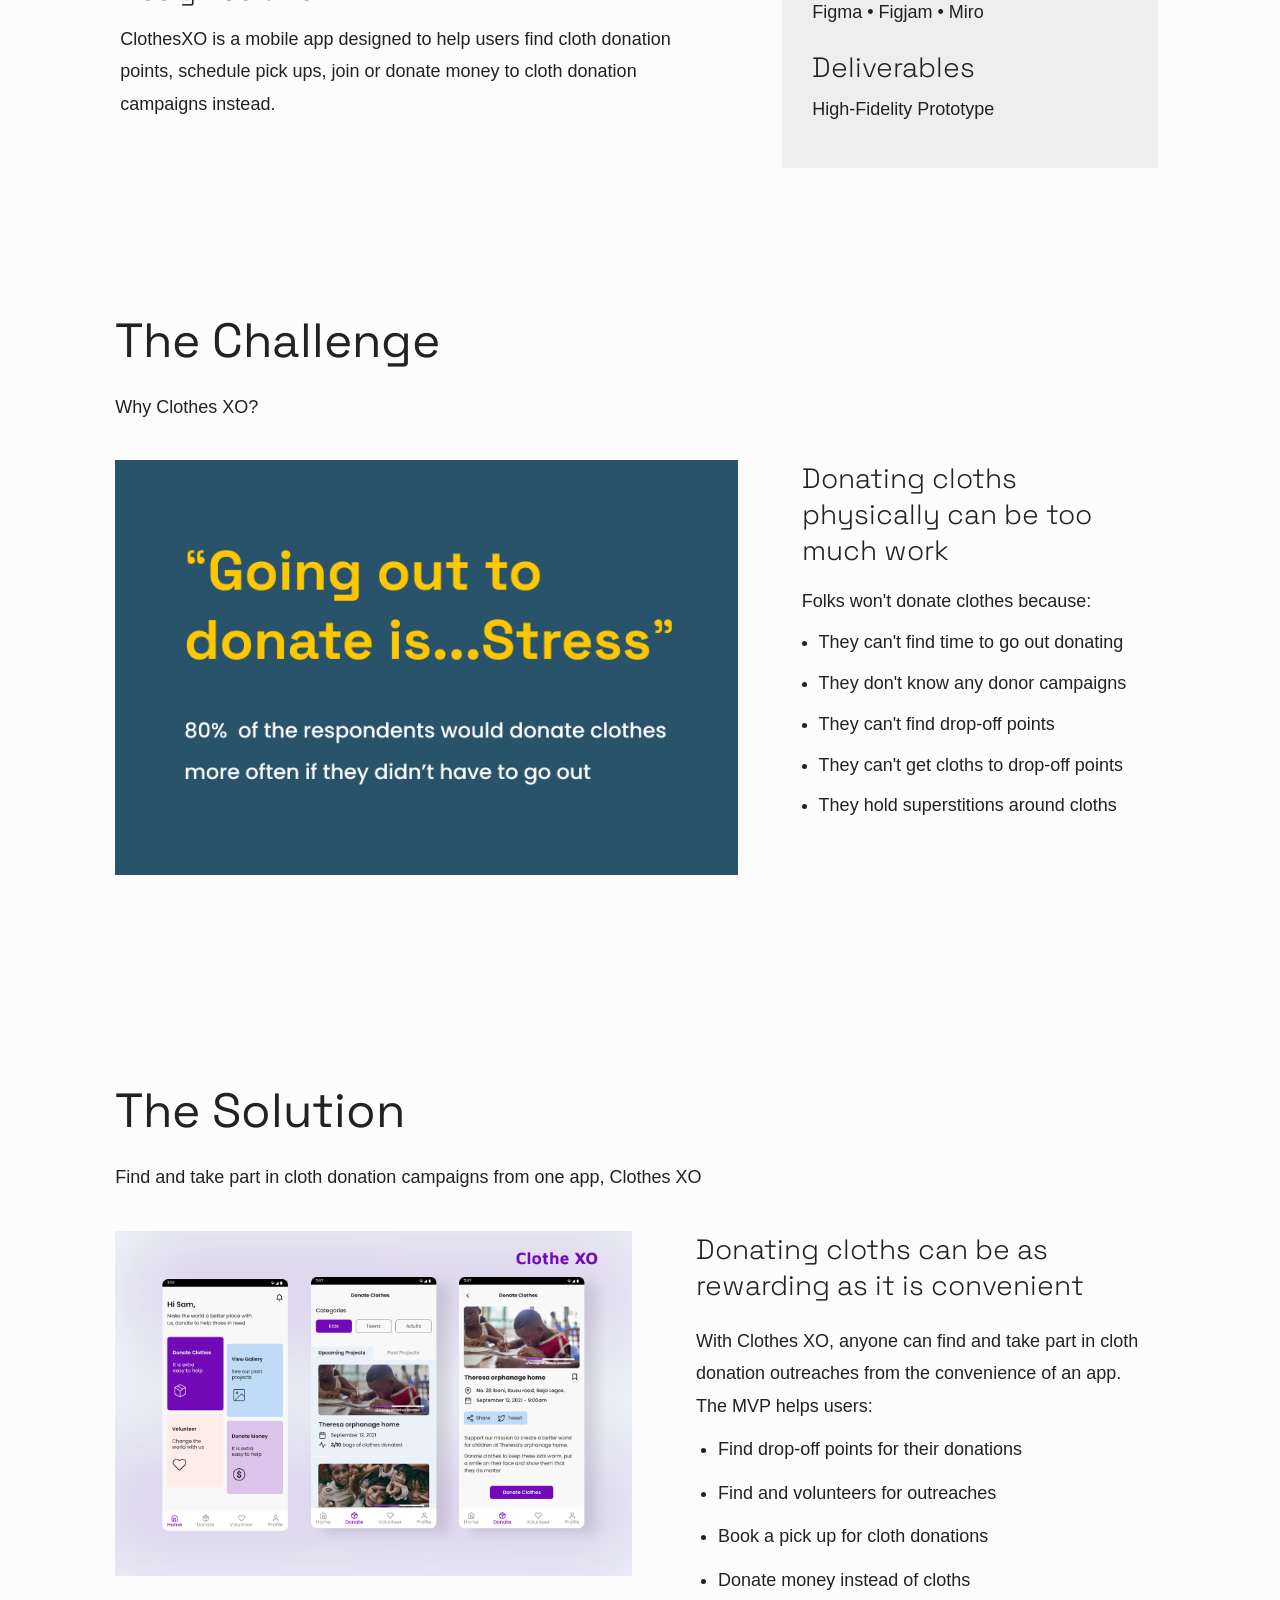
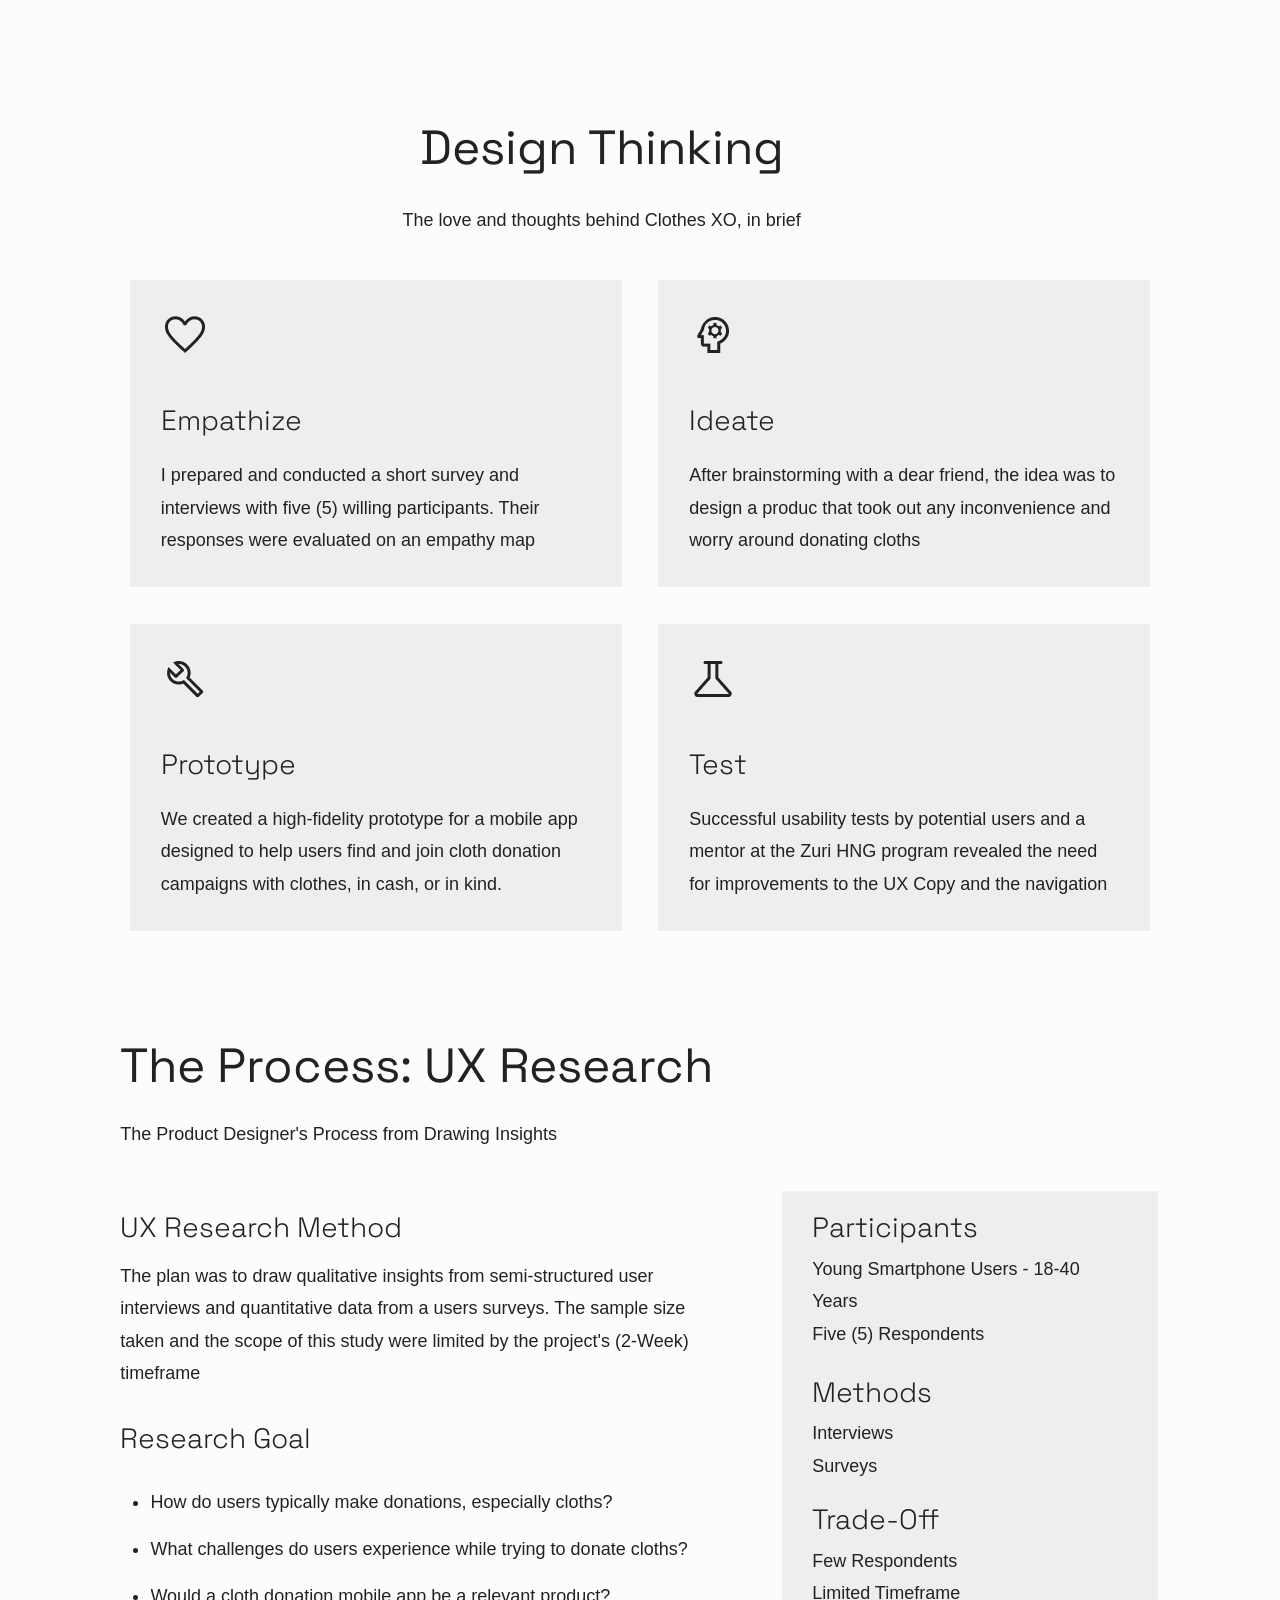
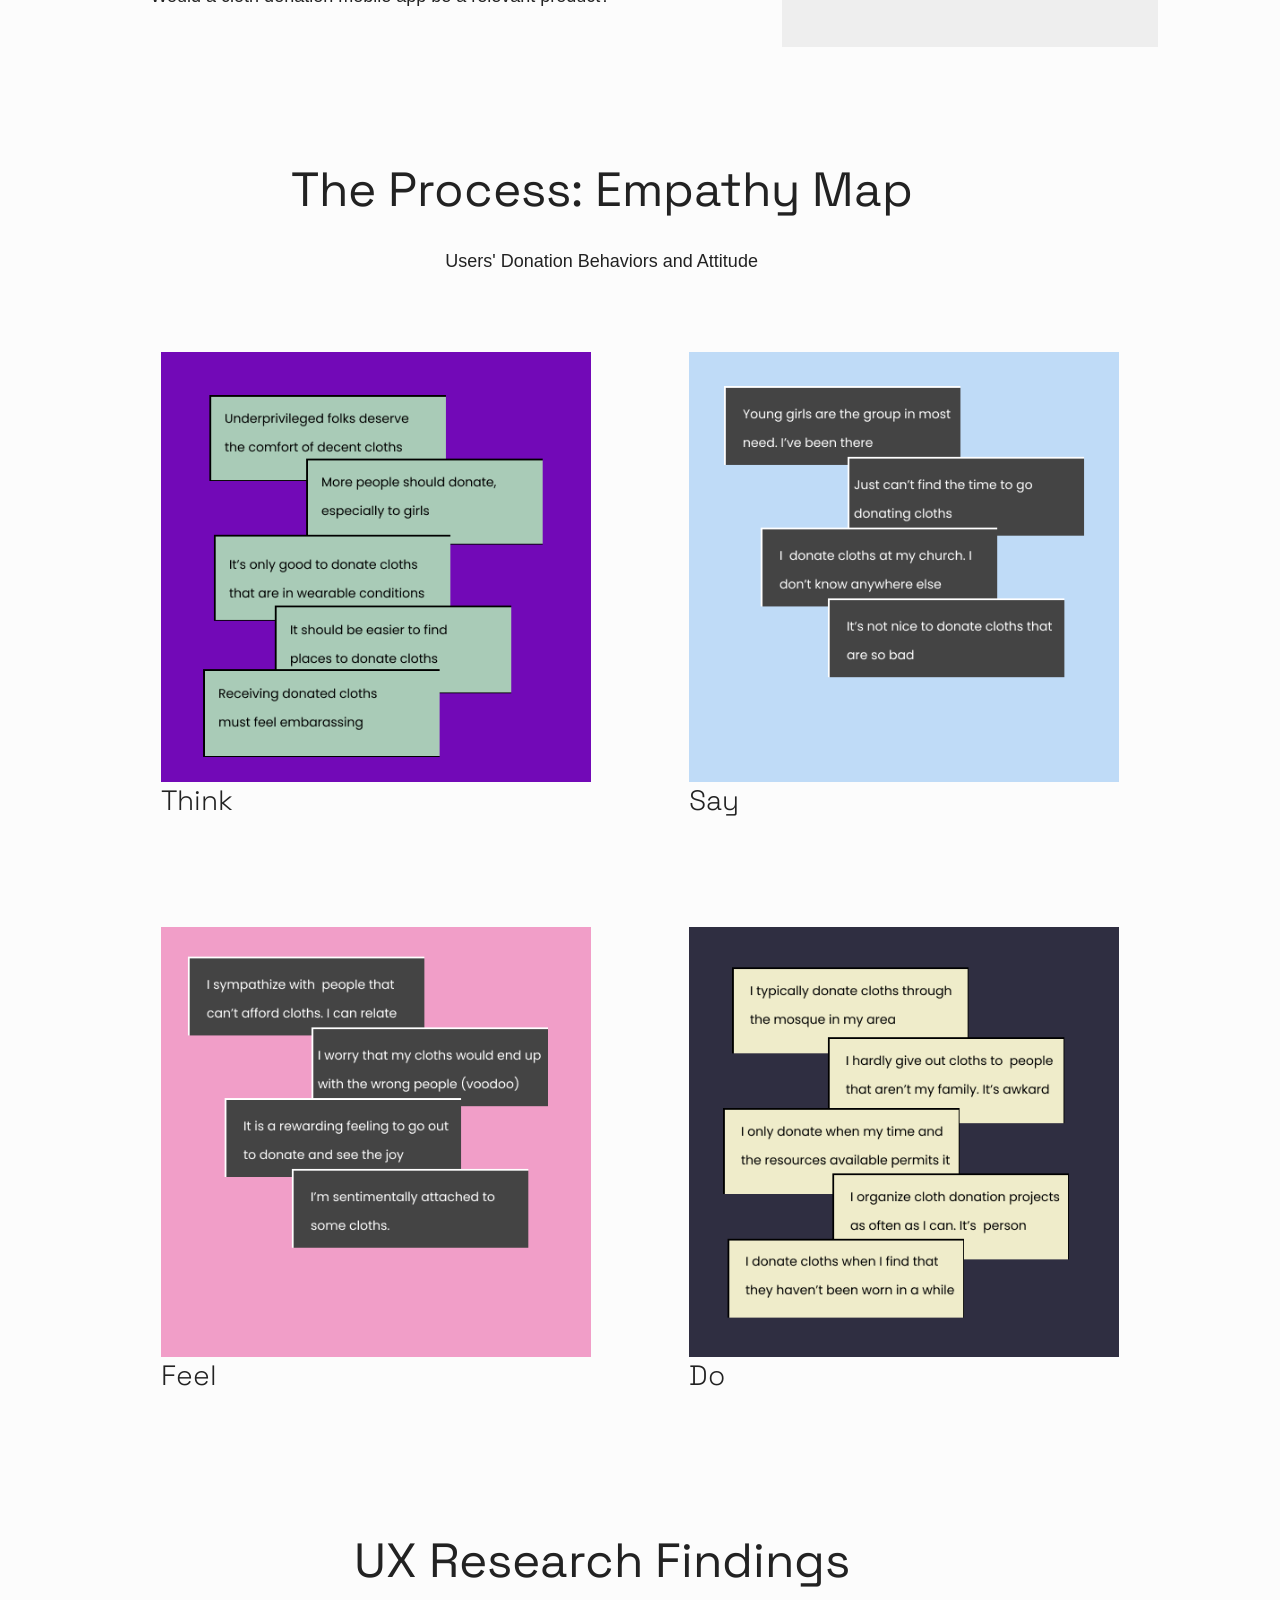
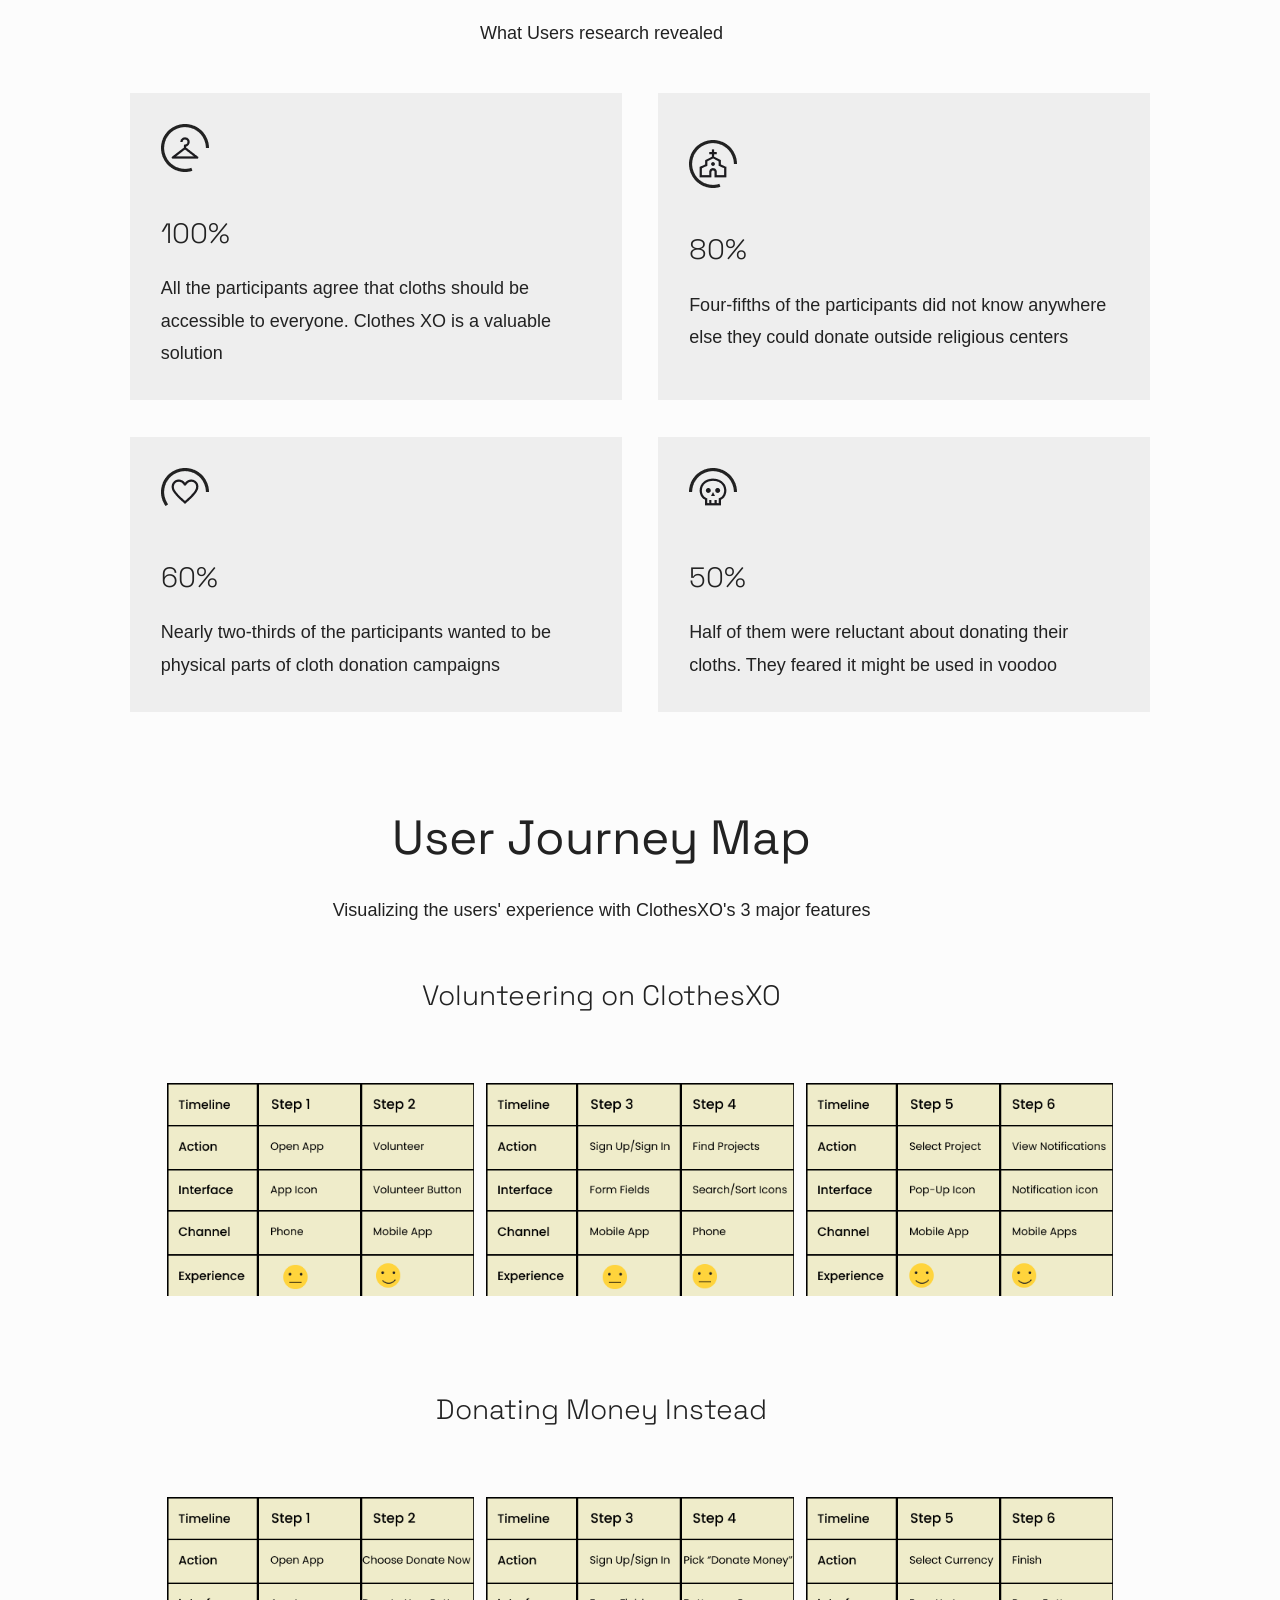
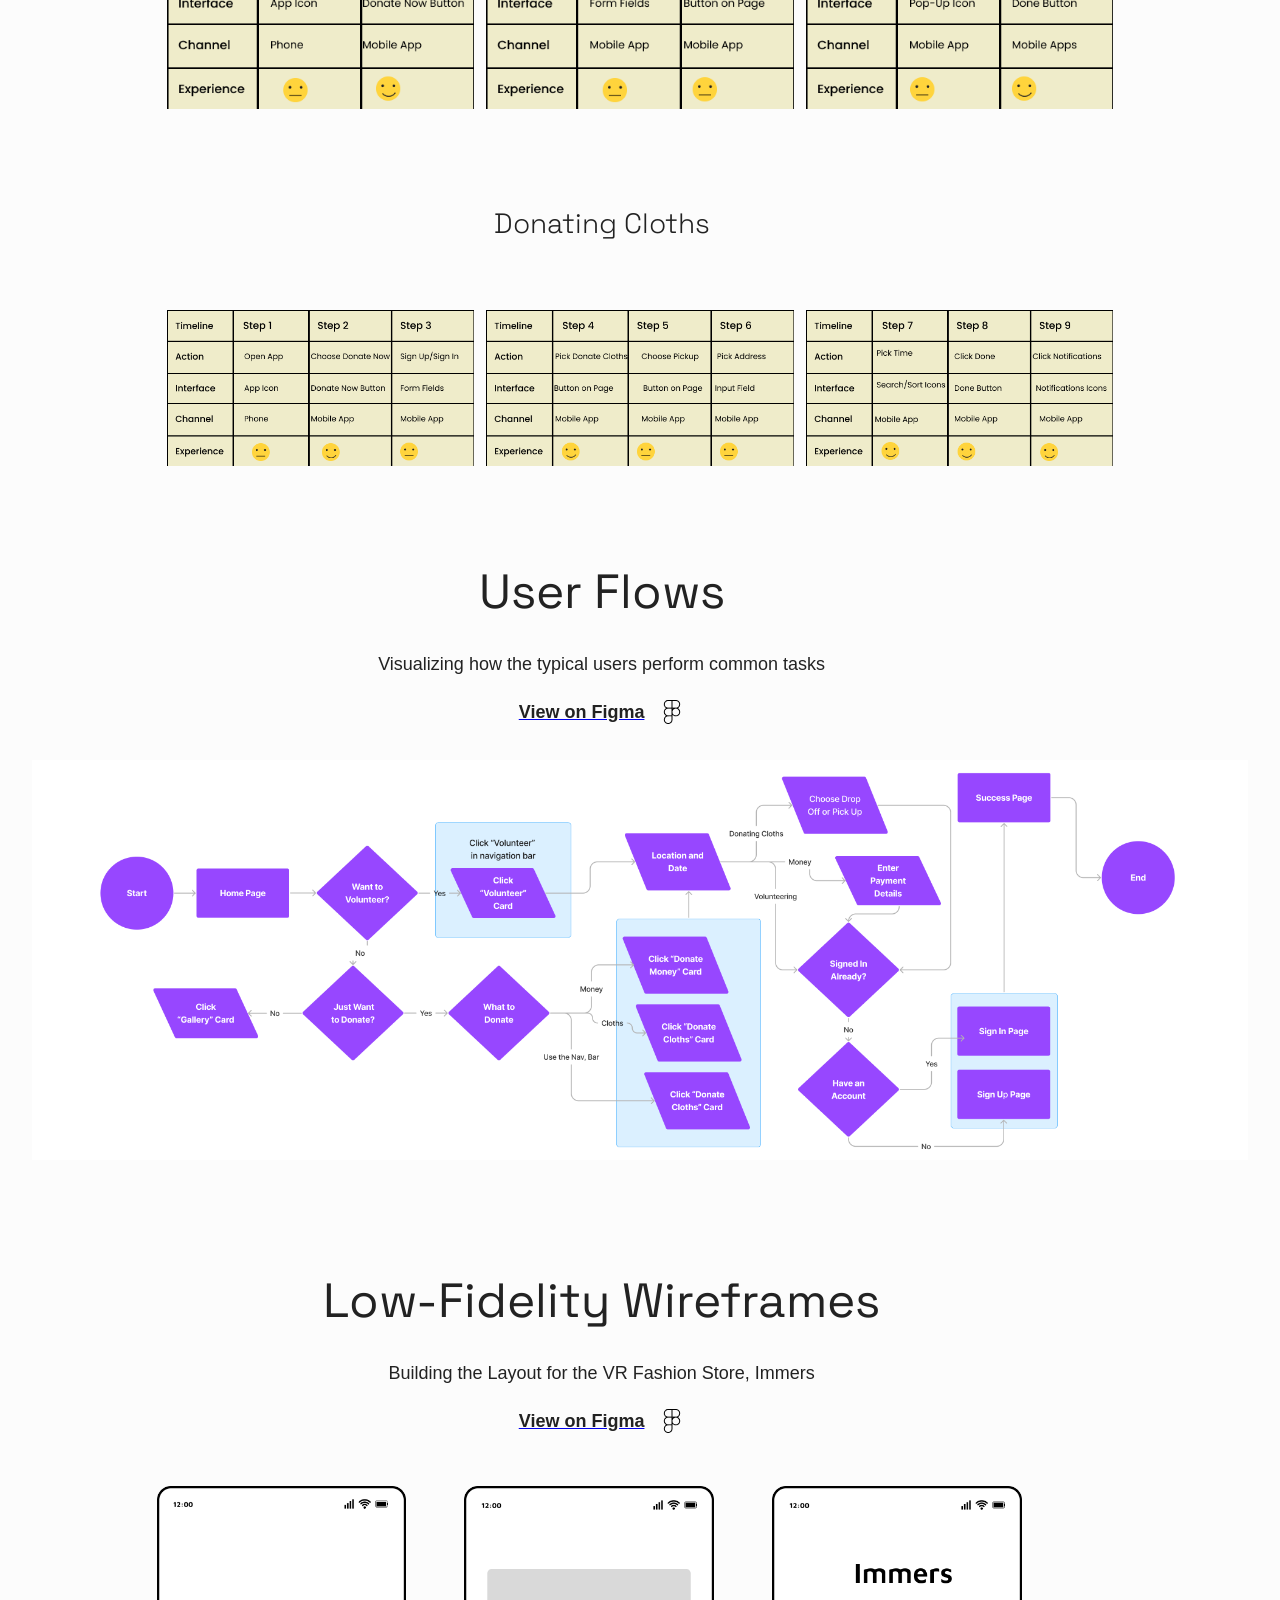
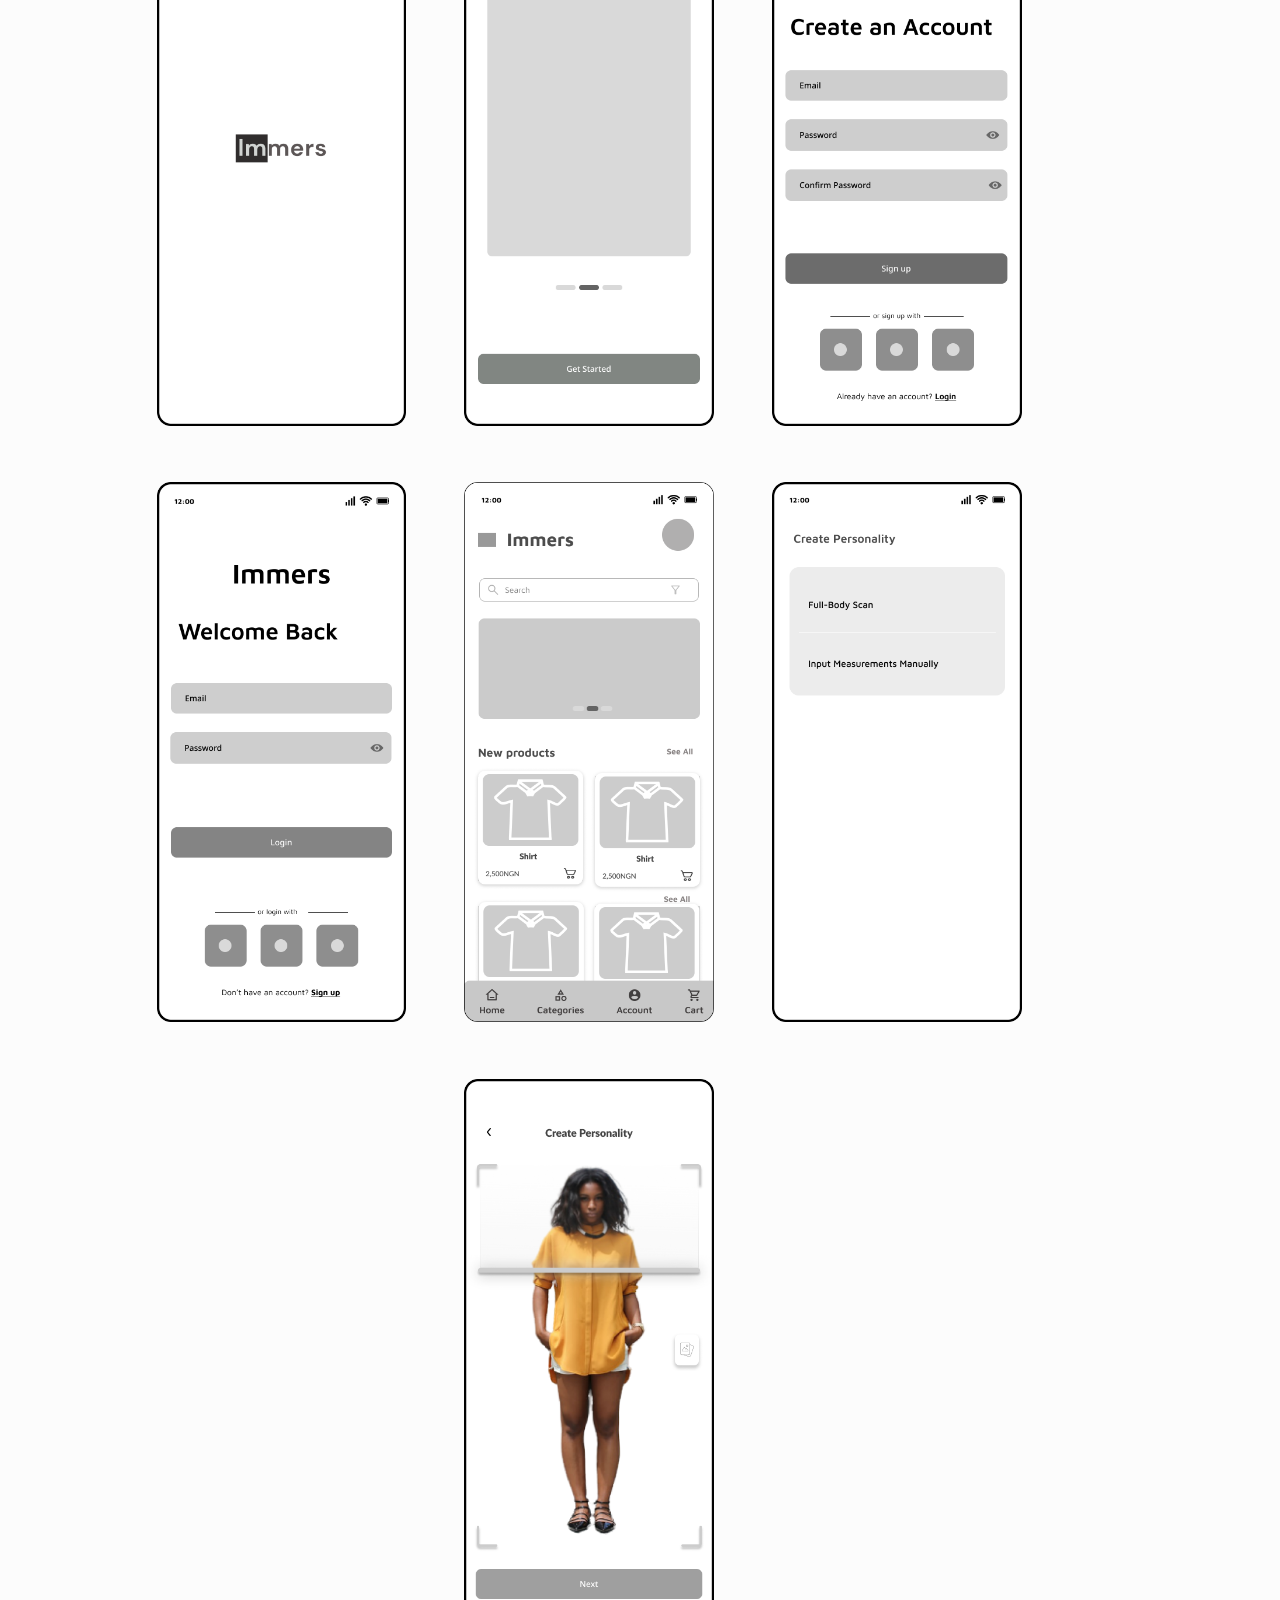
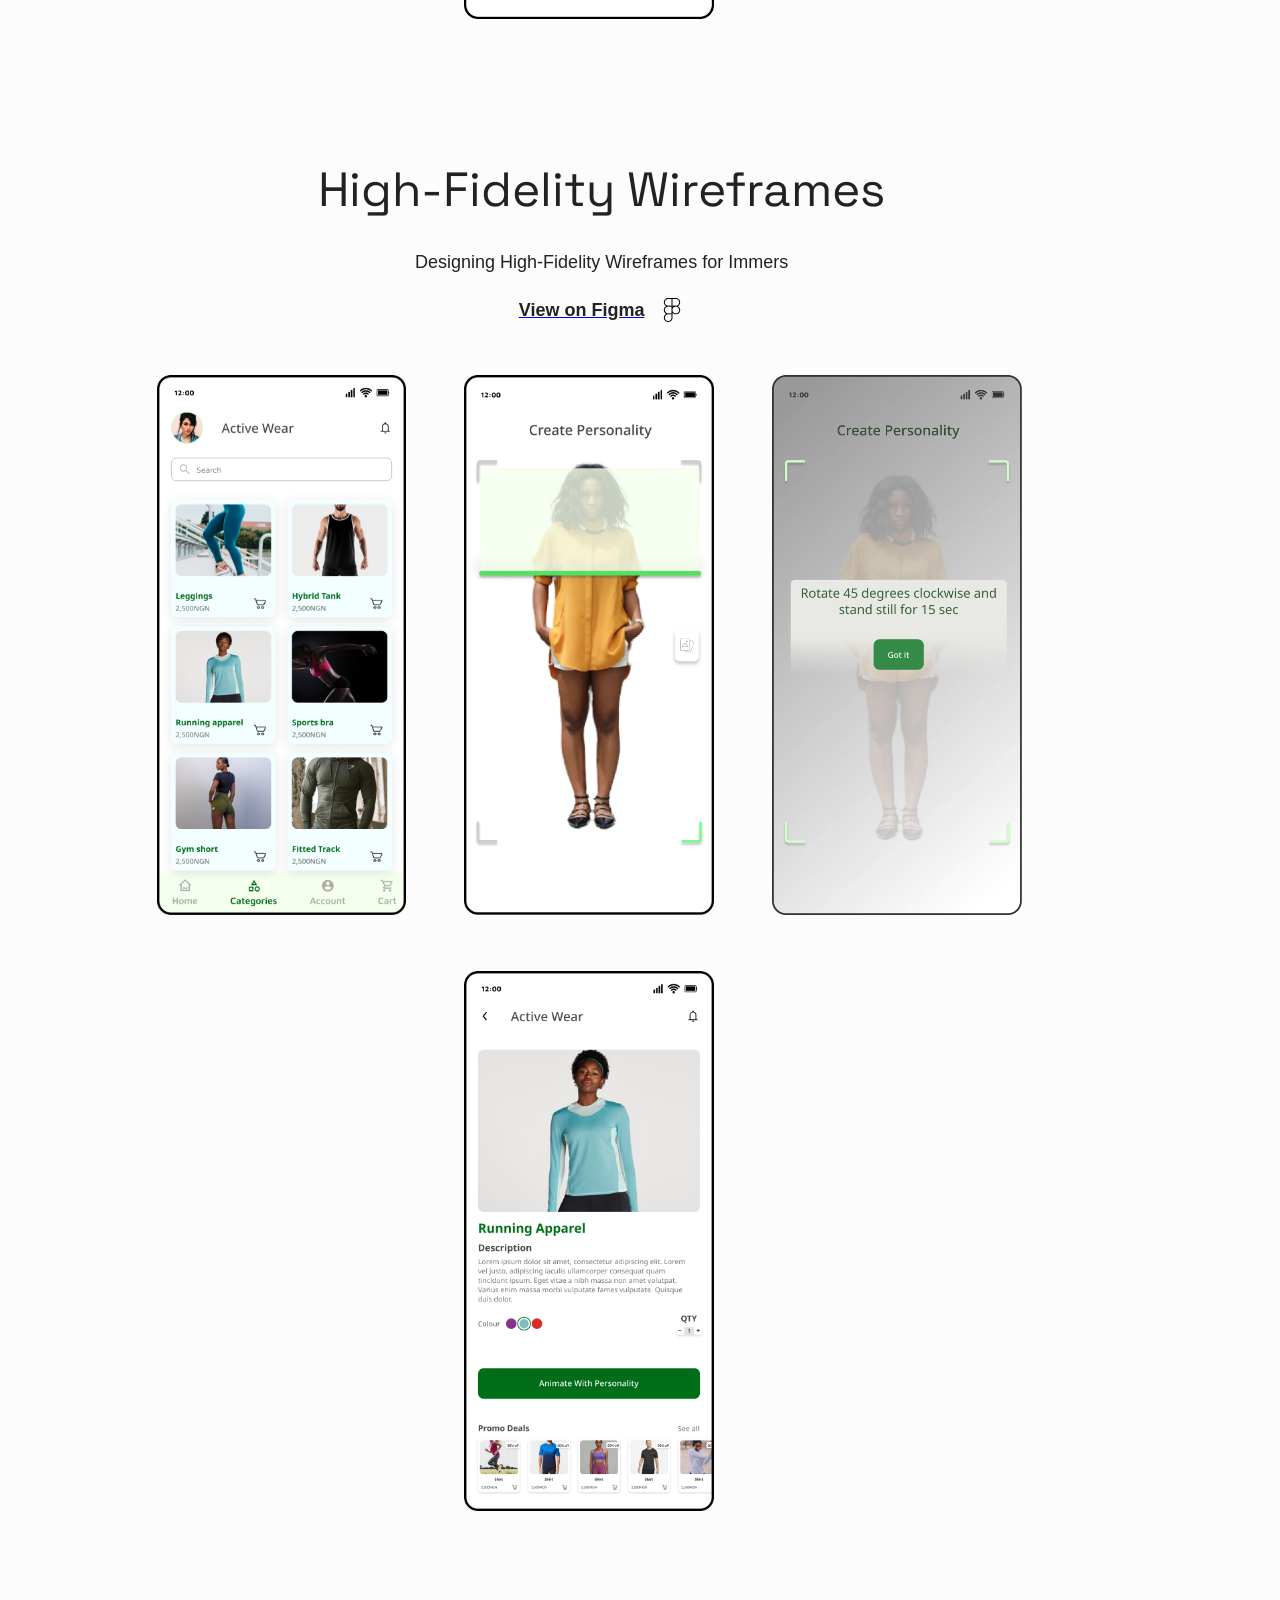
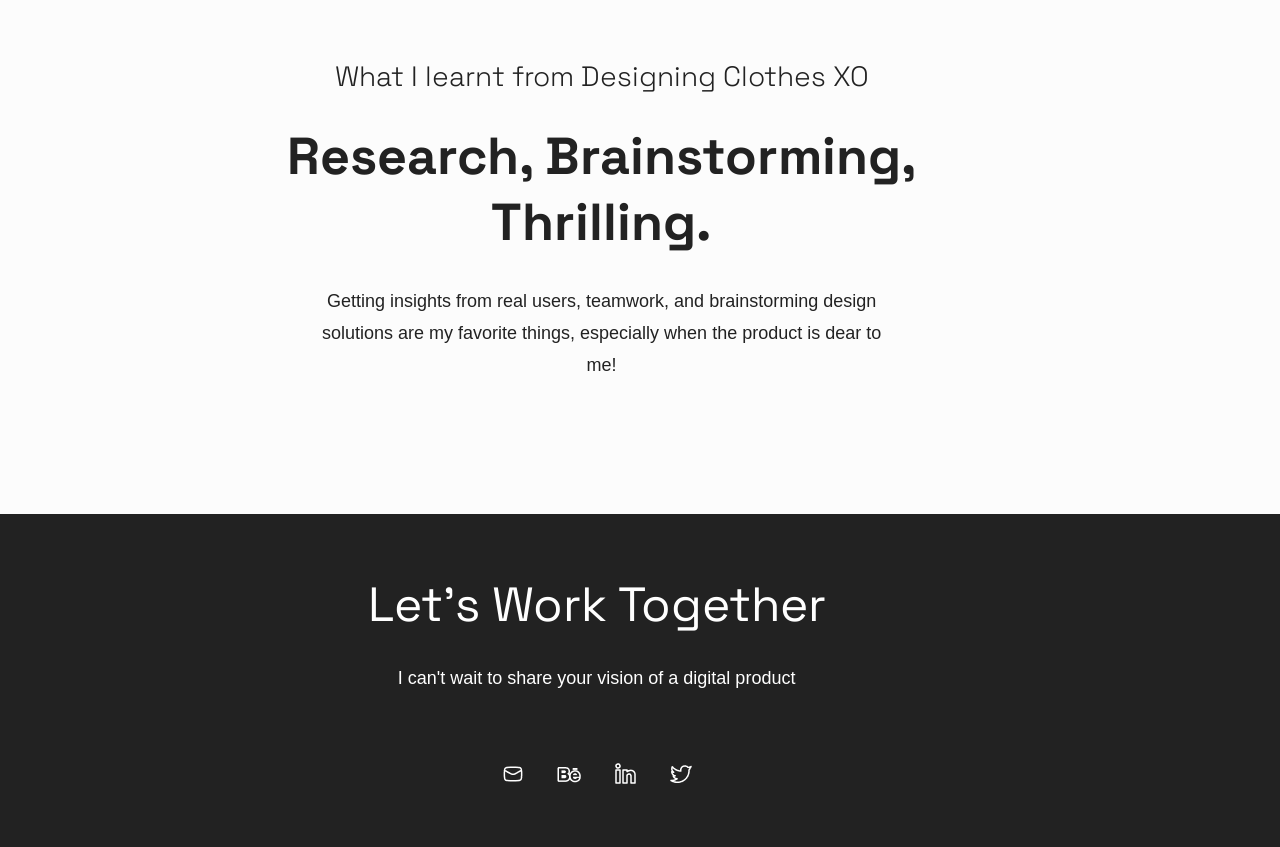
==== commit 4669a618: "Better Now Go Quickly" ====
--- a/clothes-xo/index.html
+++ b/clothes-xo/index.html
@@ -603,11 +603,11 @@
                 flex-direction: row;
                 flex-wrap: wrap;
                 justify-content: center;               
-                align-items: flex-start;
+                align-items: center;
                 align-self: center;
                 text-align: center;
-                margin: 2.5% 0% 0% 12.5%; 
-                padding-left: 7.5%;
+                margin: 2.5% 0%; 
+                padding: 0% 5% 0% 7.5%;
             }
 
             .image_text{
@@ -1319,7 +1319,7 @@
             @media screen and (max-width:396px){
                 #dropdown_items{
                 box-sizing: border-box;
-                width: 100%;
+                width: 100vw;
                 display: none;
                 flex-direction: column;
                 position: fixed;
@@ -1416,14 +1416,14 @@
 
                 #hero_text2{
                 box-sizing: border-box;
-                width: 125vw;
+                width: 115vw;
                 position: relative;
-                left: 5vw;
+                left: 0%;
                 display: flex;
                 flex-direction: column;
                 margin: 5% 0% 0% 0%;
                 align-self: center;
-                padding: 10% 0% 10% 5%;
+                padding: 10% 2.5%;
             }
 
             #hero_text2 p{
@@ -1585,7 +1585,7 @@
 
                 footer{
                 box-sizing: border-box;
-                width: 135%;
+                width: 120%;
                 position: relative;
                 left: 0%;
                 background-color: #222222;
@@ -1593,7 +1593,7 @@
                 flex-direction: column;
                 margin: 5% 0% 0% 0%;
                 align-self: center;
-                padding: 10% 2.5% 10% 17.5%;
+                padding: 10% 10%;
                 }
             }
 
